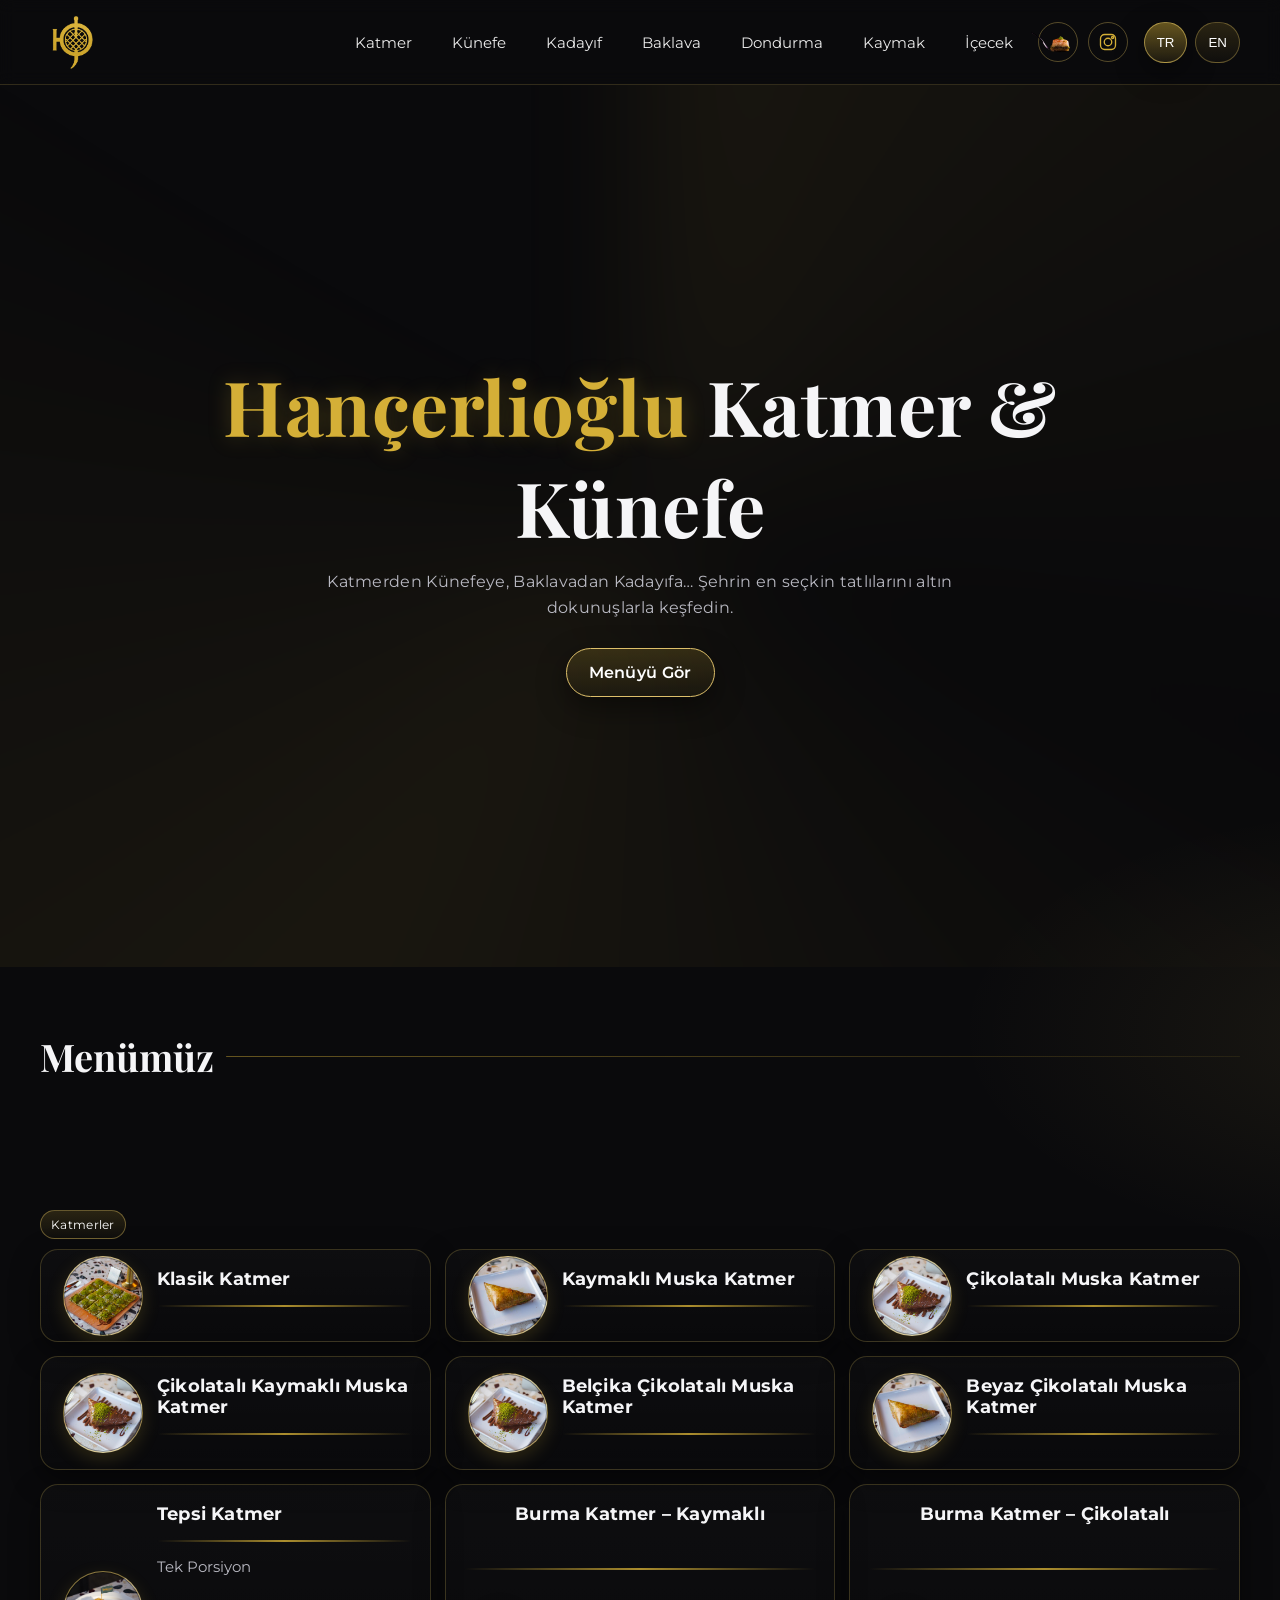
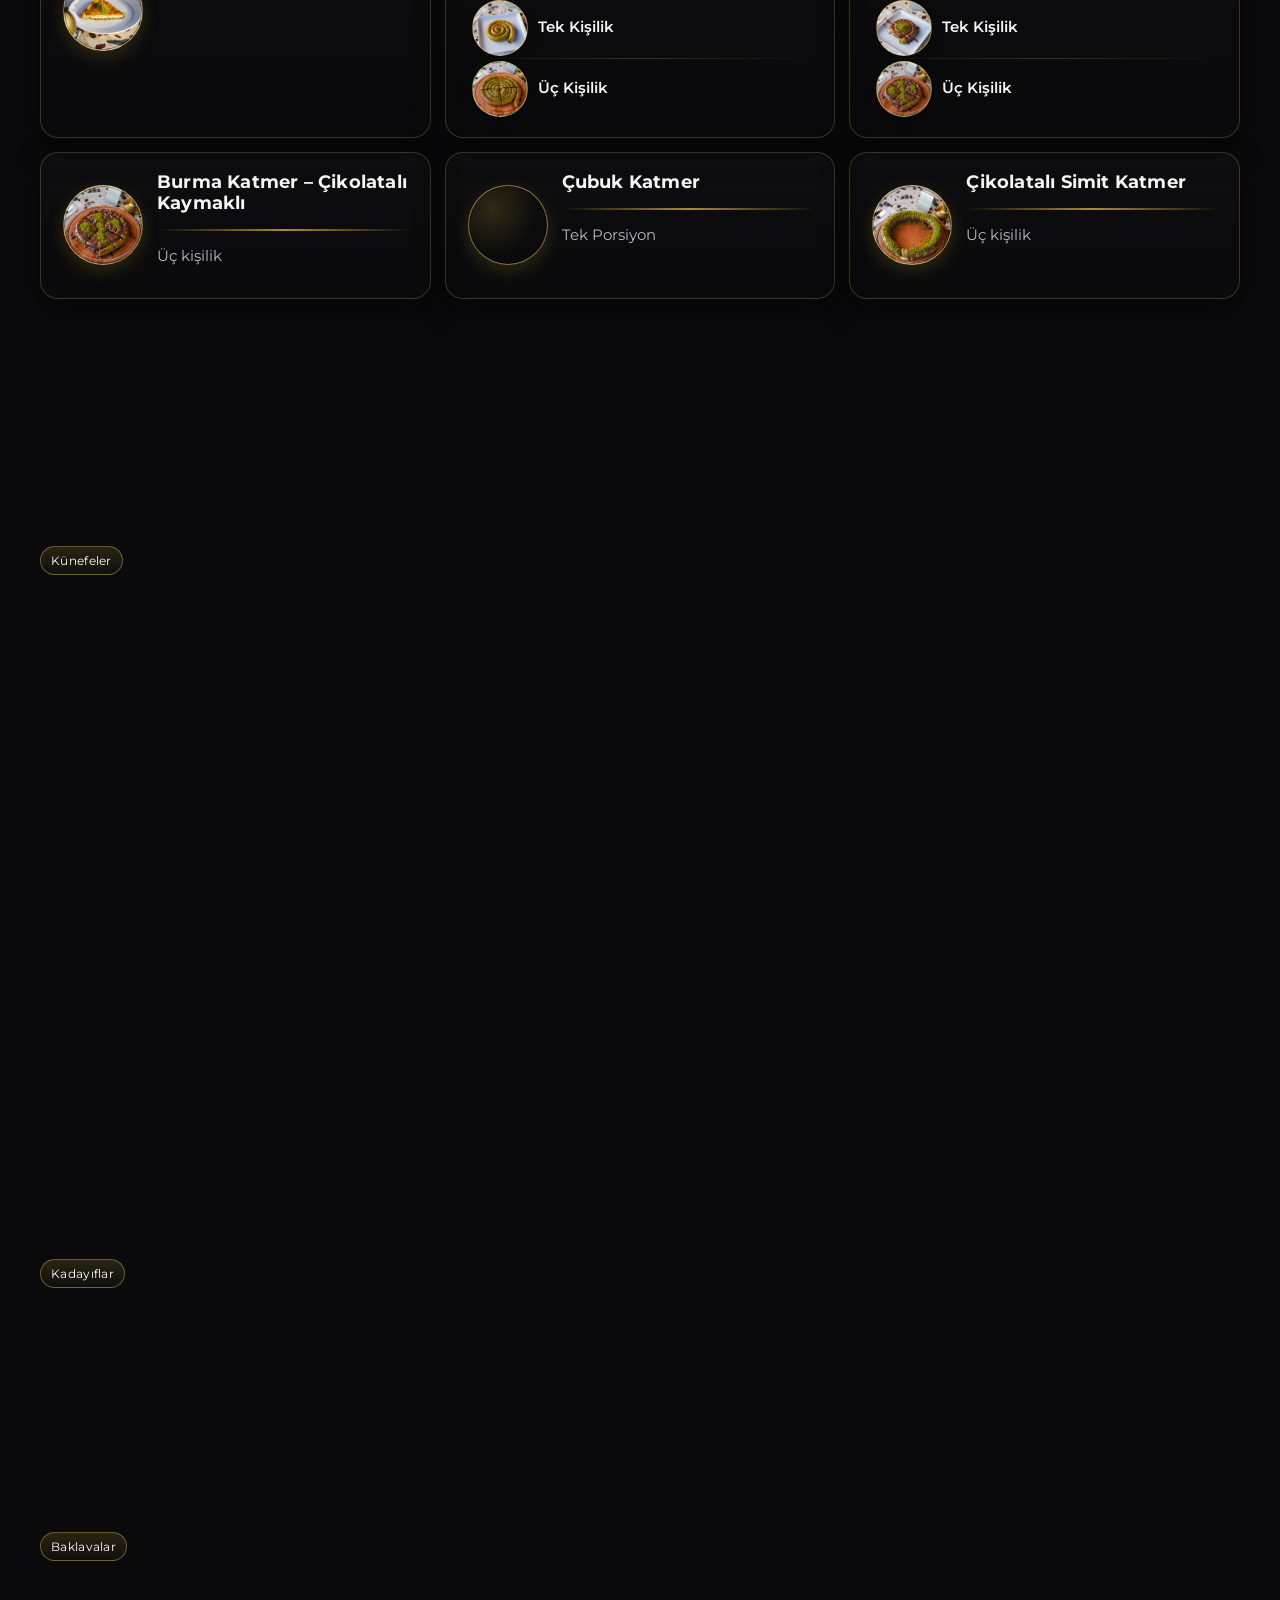
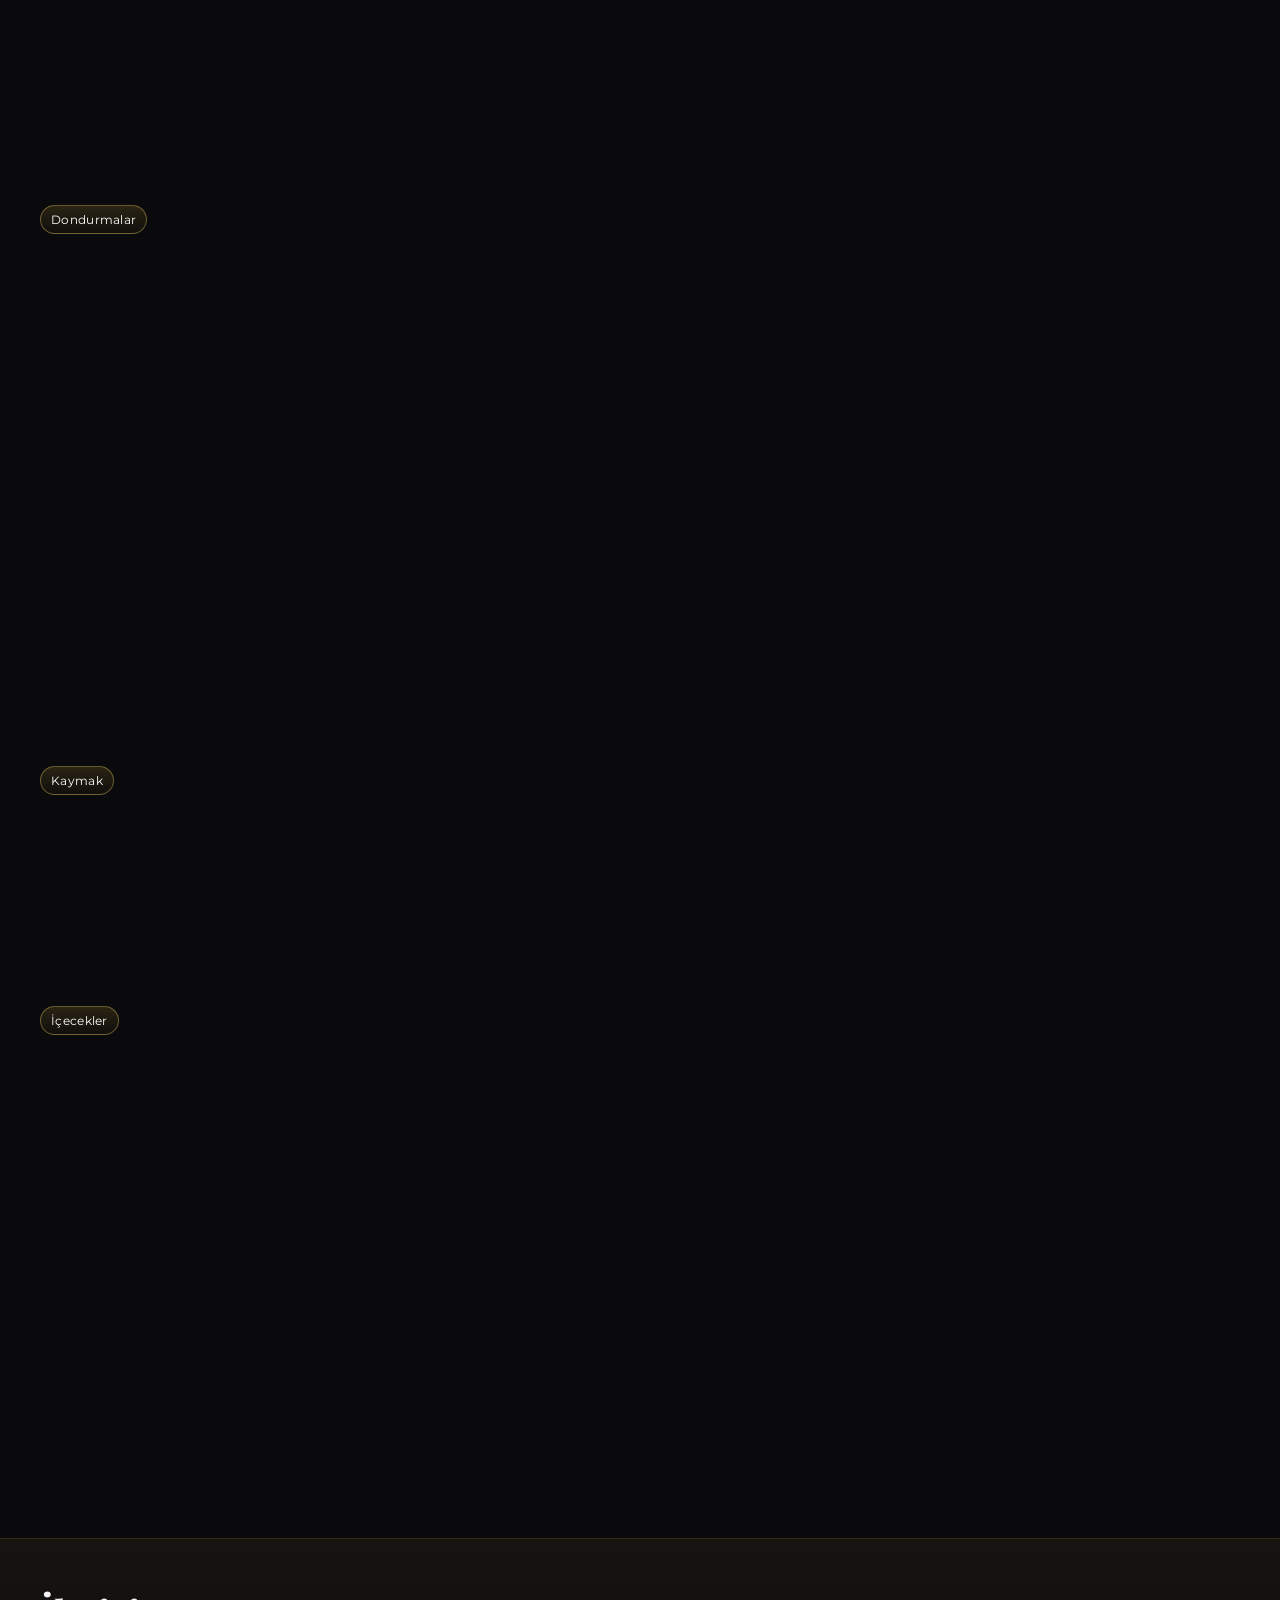
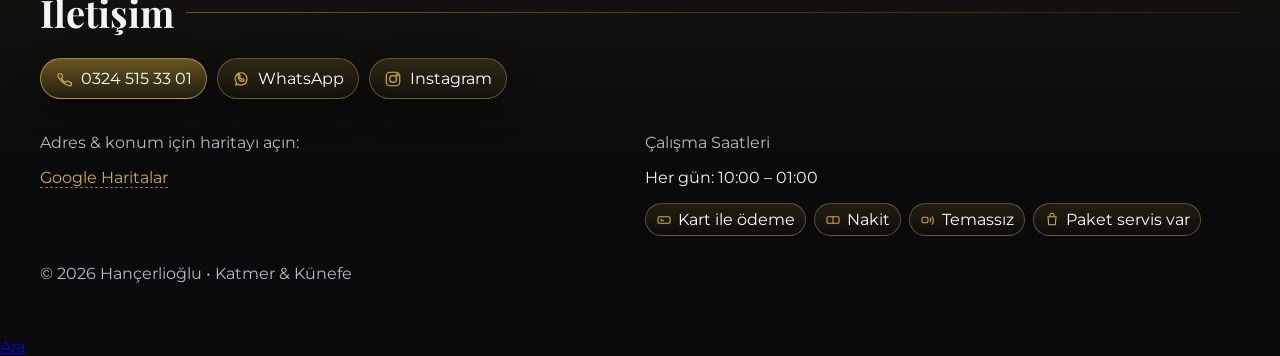
==== index.html @ 7c378c7b "Add files via upload" ====
<!doctype html>
<html lang="tr">

<head>
  <meta charset="utf-8" />
  <meta name="viewport" content="width=device-width, initial-scale=1, viewport-fit=cover" />
  <title>Hançerlioglu Katmer Künefe – Menü</title>
  <meta name="description" content="Hançerlioglu Katmer Künefe: Katmer, Künefe, Kadayıf, Dondurma ve İçecekler.">
  <link rel="preconnect" href="https://fonts.googleapis.com">
  <link rel="preconnect" href="https://fonts.gstatic.com" crossorigin>
  <link
    href="https://fonts.googleapis.com/css2?family=Montserrat:wght@300;400;600;800&family=Playfair+Display:wght@600;700&display=swap"
    rel="stylesheet">
  <style>
    :root {
      --gold: #d4af37;
      --gold-soft: #e5c661;
      --gold-weak: #c8a94b;
      --black: #0a0a0c;
      --card: #121216;
      --muted: #b9b9c2;
      --radius: 18px;
      --shadow: 0 10px 30px rgba(0, 0, 0, .45);
    }

    html {
      scroll-behavior: smooth
    }

    body {
      margin: 0;
      background:
        radial-gradient(1200px 600px at 20% -10%, rgba(212, 175, 55, .12), transparent 50%),
        radial-gradient(1000px 500px at 110% 20%, rgba(229, 198, 97, .08), transparent 45%),
        var(--black);
      color: #f5f5f7;
      font-family: Montserrat, system-ui, -apple-system, Segoe UI, Roboto, Arial, sans-serif;
    }

    /* NAV */
    header.nav {
      position: sticky;
      top: 0;
      z-index: 20;
      backdrop-filter: blur(8px);
      background: color-mix(in oklab, #000 85%, var(--gold) 15% / 24%);
      border-bottom: 1px solid rgba(229, 198, 97, .18);
    }

    .nav-wrap {
      display: flex;
      align-items: center;
      gap: 18px;
      padding: 10px 18px;
      max-width: 1200px;
      margin: auto;
    }

    .logo {
      font-weight: 800;
      letter-spacing: .7px;
      color: var(--gold);
      text-decoration: none;
    }

    .logo img {
      height: clamp(36px, 5vw, 64px);
      width: auto;
      display: block
    }

    .nav-links {
      margin-left: auto;
      display: flex;
      gap: 10px;
      flex-wrap: wrap
    }

    .nav-links a {
      color: #eaeaea;
      text-decoration: none;
      padding: 10px 14px;
      border-radius: 999px;
      font-size: .95rem;
      border: 1px solid transparent;
    }

    .nav-links a:hover {
      border-color: rgba(212, 175, 55, .35);
      color: #fff
    }

    .nav-links .icon {
      display: grid;
      place-items: center;
      width: 38px;
      height: 38px;
      padding: 0;
      border-radius: 999px;
      border: 1px solid rgba(229, 198, 97, .35)
    }

    /* Sadece harita ikonundaki PNG'yi büyüt (daire aynı boyda) */
    .nav-links .icon.map img {
      width: 20px;
      height: 20px;
      transform: scale(3.3);
    }

    .nav-links .icon svg {
      width: 20px;
      height: 20px;
      fill: none;
      stroke: var(--gold);
      stroke-width: 1.6
    }

    .nav-links .icon:hover {
      background: linear-gradient(180deg, rgba(212, 175, 55, .16), rgba(212, 175, 55, .03));
      box-shadow: 0 6px 18px rgba(212, 175, 55, .18)
    }

    /* HERO */
    .hero {
      position: relative;
      min-height: 86svh;
      display: grid;
      place-items: center;
      overflow: hidden;
    }

    .hero::before {
      content: "";
      position: absolute;
      inset: -40%;
      background: conic-gradient(from 0deg, rgba(212, 175, 55, .08), transparent 30%, rgba(212, 175, 55, .08) 60%, transparent 85%);
      filter: blur(60px);
      animation: swirl 18s linear infinite;
      pointer-events: none;
      /* tıklama sorununu önler */
    }

    @keyframes swirl {
      to {
        transform: rotate(360deg)
      }
    }

    .hero-inner {
      text-align: center;
      max-width: 1000px;
      padding: 24px;
      z-index: 2;
    }

    .brand {
      font-family: "Playfair Display", serif;
      font-weight: 700;
      font-size: clamp(40px, 7vw, 76px);
      letter-spacing: .5px;
      margin: 0 0 12px;
    }

    .brand em {
      color: var(--gold);
      font-style: normal;
      text-shadow: 0 0 22px rgba(212, 175, 55, .25)
    }

    .tag {
      color: var(--muted);
      font-weight: 400;
      letter-spacing: .3px;
      margin: 0 auto 28px;
      max-width: 720px;
      line-height: 1.6;
    }

    .cta {
      display: inline-grid;
      place-items: center;
      padding: 14px 22px;
      border-radius: 999px;
      border: 1px solid color-mix(in oklab, var(--gold) 80%, #fff 20%);
      background: linear-gradient(180deg, rgba(212, 175, 55, .18), rgba(212, 175, 55, .04));
      color: #fff;
      text-decoration: none;
      font-weight: 600;
      letter-spacing: .3px;
      box-shadow: var(--shadow);
      position: relative;
      overflow: hidden;
    }

    .cta::after {
      content: "";
      position: absolute;
      inset: 0;
      background: linear-gradient(120deg, transparent, rgba(255, 255, 255, .25), transparent);
      transform: translateX(-120%);
      filter: blur(6px)
    }

    .cta:hover::after {
      animation: shine 1s ease
    }

    @keyframes shine {
      to {
        transform: translateX(120%)
      }
    }

    /* LAYOUT */
    section {
      padding: 54px 18px
        /* Navbar'ın arkasında kalmasını engeller */
    }

    .container {
      max-width: 1200px;
      margin: auto
    }

    .section-title {
      display: flex;
      align-items: center;
      gap: 12px;
      margin: 10px 0 20px
    }

    .section-title h2 {
      font-family: "Playfair Display", serif;
      font-weight: 700;
      font-size: clamp(26px, 3.6vw, 38px);
      margin: 0
    }

    .divider {
      height: 1px;
      flex: 1;
      background: linear-gradient(90deg, rgba(212, 175, 55, .45), rgba(212, 175, 55, .1));
      border-radius: 999px
    }

    /* CARDS */
    .grid {
      display: grid;
      gap: 14px;
      grid-template-columns: repeat(1, minmax(0, 1fr))
    }

    @media(min-width:640px) {
      .grid {
        grid-template-columns: repeat(2, minmax(0, 1fr))
      }
    }

    @media(min-width:960px) {
      .grid {
        grid-template-columns: repeat(3, minmax(0, 1fr))
      }
    }

    .card {
      background: linear-gradient(180deg, rgba(255, 255, 255, .02), rgba(255, 255, 255, .00));
      border: 1px solid rgba(229, 198, 97, .22);
      border-radius: var(--radius);
      padding: 18px 18px 18px 116px;
      box-shadow: var(--shadow);
      position: relative;
      overflow: hidden;
      isolation: isolate;
      transform: translateY(14px);
      opacity: 0;
      cursor: zoom-in;
      /* tıklanabilir his */
    }

    .card::before {
      content: "";
      position: absolute;
      inset: -2px;
      border-radius: calc(var(--radius) + 2px);
      padding: 1px;
      background: linear-gradient(120deg, rgba(212, 175, 55, .55), rgba(212, 175, 55, .10), rgba(212, 175, 55, .55));
      -webkit-mask: linear-gradient(#000 0 0) content-box, linear-gradient(#000 0 0);
      -webkit-mask-composite: xor;
      mask-composite: exclude;
      opacity: .28;
    }

    .card::after {
      content: "";
      position: absolute;
      left: 22px;
      top: 50%;
      transform: translateY(-50%);
      width: 78px;
      height: 78px;
      border-radius: 50%;
      background: var(--card-img) center/cover no-repeat, radial-gradient(circle at 30% 30%, rgba(212, 175, 55, .18), transparent 60%);
      border: 1px solid rgba(229, 198, 97, .55);
      box-shadow: 0 6px 18px rgba(212, 175, 55, .18), inset 0 0 0 1px rgba(0, 0, 0, .35);
    }

    .card:hover::after {
      transform: translateY(-50%) scale(1.04)
    }

    @media(max-width:480px) {
      .card {
        padding-left: 96px
      }

      .card::after {
        width: 60px;
        height: 60px;
        left: 16px
      }
    }

    .card:hover {
      box-shadow: 0 12px 38px rgba(212, 175, 55, .16)
    }

    .card h3 {
      margin: 0 0 8px;
      font-size: 1.1rem;
      font-weight: 700;
      letter-spacing: .2px
    }

    .price {
      color: var(--gold-soft);
      font-weight: 700;
      letter-spacing: .3px
    }

    .note {
      color: var(--muted);
      font-size: .92rem
    }

    .badge {
      display: inline-block;
      font-size: .78rem;
      letter-spacing: .3px;
      padding: 6px 10px;
      border-radius: 999px;
      border: 1px solid rgba(229, 198, 97, .4);
      color: #fff;
      background: linear-gradient(180deg, rgba(212, 175, 55, .16), rgba(212, 175, 55, .03));
      margin-bottom: 10px
    }

    .reveal {
      animation: rise .8s cubic-bezier(.22, .8, .22, 1) forwards
    }

    @keyframes rise {
      to {
        transform: translateY(0);
        opacity: 1
      }
    }

    .spark {
      height: 2px;
      background: linear-gradient(90deg, transparent, rgba(212, 175, 55, .8), transparent);
      filter: blur(.4px);
      margin: 16px 0
    }

    /* FOOTER */
    footer {
      padding: 38px 18px;
      border-top: 1px solid rgba(229, 198, 97, .18);
      background: linear-gradient(180deg, rgba(229, 198, 97, .06), transparent 60%)
    }

    .muted {
      color: var(--muted)
    }

    .map {
      color: var(--gold);
      text-decoration: none;
      border-bottom: 1px dashed rgba(229, 198, 97, .55)
    }

    .map:hover {
      filter: brightness(1.1)
    }

    /* ZOOM OVERLAY */
    .zoom {
      position: fixed;
      inset: 0;
      display: grid;
      place-items: center;
      opacity: 0;
      pointer-events: none;
      z-index: -1;
      transition: opacity .2s ease
    }

    .zoom.open {
      opacity: 1;
      pointer-events: auto;
      z-index: 9999
    }

    .zoom-backdrop {
      position: absolute;
      inset: 0;
      background: rgba(0, 0, 0, .82);
      backdrop-filter: blur(2px)
    }

    .zoom-img {
      position: relative;
      max-width: 92vw;
      max-height: 90vh;
      border-radius: 22px;
      border: 1px solid rgba(229, 198, 97, .55);
      box-shadow: 0 30px 80px rgba(0, 0, 0, .55), inset 0 0 0 1px rgba(0, 0, 0, .35);
      animation: pop .18s cubic-bezier(.22, .8, .22, 1);
    }

    @keyframes pop {
      from {
        transform: scale(.94);
        opacity: .6
      }

      to {
        transform: scale(1);
        opacity: 1
      }
    }

    /* Footer iletişim + rozetler */
    .contact {
      display: flex;
      gap: 10px;
      flex-wrap: wrap;
      margin: 10px 0 18px
    }

    .btn {
      display: inline-grid;
      grid-auto-flow: column;
      align-items: center;
      gap: 8px;
      padding: 10px 14px;
      border-radius: 999px;
      text-decoration: none;
      color: #fff;
      border: 1px solid rgba(229, 198, 97, .35);
      background: linear-gradient(180deg, rgba(212, 175, 55, .16), rgba(212, 175, 55, .03));
      box-shadow: var(--shadow)
    }

    .btn.solid {
      background: linear-gradient(180deg, rgba(212, 175, 55, .45), rgba(212, 175, 55, .10));
      border-color: rgba(229, 198, 97, .6)
    }

    .btn:hover {
      box-shadow: 0 12px 38px rgba(212, 175, 55, .16)
    }

    .btn svg {
      width: 18px;
      height: 18px;
      fill: none;
      stroke: var(--gold);
      stroke-width: 1.6
    }

    .info-grid {
      display: grid;
      gap: 10px;
      margin: 8px 0 14px
    }

    @media(min-width:640px) {
      .info-grid {
        grid-template-columns: 1fr 1fr
      }
    }

    .badges {
      display: flex;
      gap: 8px;
      flex-wrap: wrap;
      margin: 6px 0 12px
    }

    .chip {
      display: inline-grid;
      grid-auto-flow: column;
      align-items: center;
      gap: 6px;
      padding: 6px 10px;
      border-radius: 999px;
      color: #fff;
      border: 1px solid rgba(229, 198, 97, .35);
      background: linear-gradient(180deg, rgba(212, 175, 55, .12), rgba(212, 175, 55, .02))
    }

    .chip svg {
      width: 16px;
      height: 16px;
      fill: none;
      stroke: var(--gold);
      stroke-width: 1.6
    }

    /* (Opsiyonel) Mobil sabit ara butonu */
    @media(max-width:640px) {
      .fab-call {
        position: fixed;
        right: 16px;
        bottom: 16px;
        padding: 12px 18px;
        border-radius: 999px;
        background: linear-gradient(180deg, rgba(212, 175, 55, .45), rgba(212, 175, 55, .10));
        border: 1px solid rgba(229, 198, 97, .6);
        color: #fff;
        text-decoration: none;
        box-shadow: var(--shadow)
      }
    }

    .lang-switch {
      display: flex;
      gap: 8px;
      margin-left: 6px
    }

    .lang-btn {
      background: linear-gradient(180deg, rgba(212, 175, 55, .16), rgba(212, 175, 55, .03));
      border: 1px solid rgba(229, 198, 97, .35);
      border-radius: 999px;
      color: #fff;
      padding: 8px 12px;
      cursor: pointer
    }

    .lang-btn.active {
      background: linear-gradient(180deg, rgba(212, 175, 55, .45), rgba(212, 175, 55, .10));
      border-color: rgba(229, 198, 97, .6);
      box-shadow: var(--shadow)
    }

    /* Zoom içeriği – görsel + metin */
    .zoom-content {
      position: relative;
      max-width: 1100px;
      width: min(92vw, 1100px);
      max-height: 90vh;
      display: grid;
      grid-template-columns: 1.2fr .9fr;
      gap: 18px;
      padding: 16px;
      border-radius: 22px;
      border: 1px solid rgba(229, 198, 97, .55);
      background: rgba(8, 8, 10, .6);
      box-shadow: 0 30px 80px rgba(0, 0, 0, .55), inset 0 0 0 1px rgba(0, 0, 0, .35);
      animation: pop .18s cubic-bezier(.22, .8, .22, 1);
      backdrop-filter: blur(6px);
    }

    .zoom-content .zoom-img {
      width: 100%;
      height: auto;
      border-radius: 16px;
      border: 1px solid rgba(229, 198, 97, .4);
    }

    .zoom-panel {
      overflow: auto;
      padding-right: 6px;
    }

    .zoom-title {
      margin: 0 0 8px;
      font-size: clamp(1.1rem, 2vw, 1.4rem);
      color: #fff;
    }

    .zoom-desc {
      margin: 0 0 12px;
      color: var(--muted);
      line-height: 1.6;
    }

    .zoom-tags {
      display: flex;
      gap: 8px;
      flex-wrap: wrap;
    }

    .zoom-tags .chip {
      margin: 0
    }

    /* Daha görünür ve büyük X butonu */
    .zoom-close {
      position: absolute;
      top: max(10px, env(safe-area-inset-top));
      right: 10px;
      z-index: 2;
      /* içeriğin üstünde */
      font-size: 18px;
      /* X boyutu */
      line-height: 1;
      min-width: 44px;
      /* rahat dokunma alanı (WCAG) */
      min-height: 44px;
      padding: 10px 14px;
      border-radius: 12px;
      border: 1px solid rgba(229, 198, 97, .55);
      color: #fff;
      cursor: pointer;
      background:
        linear-gradient(180deg, rgba(12, 12, 15, .92), rgba(12, 12, 15, .66));
      /* koyu arka plan */
      box-shadow:
        0 10px 24px rgba(0, 0, 0, .45),
        inset 0 0 0 1px rgba(0, 0, 0, .35);
      backdrop-filter: blur(4px);
    }

    .zoom-close:hover {
      filter: brightness(1.08);
      border-color: rgba(229, 198, 97, .75);
    }

    .zoom-close:focus-visible {
      outline: 2px solid color-mix(in oklab, var(--gold) 80%, #fff 20%);
      outline-offset: 2px;
    }

    @media (max-width: 860px) {
      .zoom-close {
        font-size: 20px;
        /* mobilde biraz daha büyük */
        right: 8px;
      }

      /* Mobil düzen – senin mevcut ayarlarınla uyumlu, dokunmayabilirsin.
     Sadece referans için aynı blok bırakıldı. */
      .zoom-content {
        display: flex;
        flex-direction: column;
        max-height: 92svh;
        height: min(92svh, 100dvh);
        overflow: hidden;
      }

      .zoom-content .zoom-img {
        max-height: 44svh;
        width: 100%;
        object-fit: cover;
      }

      .zoom-panel {
        flex: 1;
        overflow: auto;
        padding-right: 6px;
        padding-bottom: max(8px, env(safe-area-inset-bottom));
        -webkit-overflow-scrolling: touch;
      }
    }

    /* --- ÇOKLU SEÇENEK (DAİRESEL RESİMLİ) --- */

    /* 1. Kapsayıcı Kart Ayarları */
    .card.multi-choice-wrapper {
      /* Ana kartın solundaki boşluğu ve resmi kaldırıyoruz */
      padding: 18px !important;
      display: flex;
      flex-direction: column;
      gap: 12px;
    }

    .card.multi-choice-wrapper::after {
      display: none !important;
      /* Ana kartın büyük resmini gizle */
    }

    /* Sadece .multi-choice-wrapper içindeki h3 etiketini hedefliyoruz */
    .card.multi-choice-wrapper h3 {
      text-align: center;
      /* Başlığı tam ortaya getirir */
      padding-bottom: 8px;
      /* Altındaki çizgi için boşluk */
      /* Altına çizgi ekler */
    }



    /* 3. Mini Kart Yapısı (Satır) */
    .mini-card {
      position: relative;
      padding-left: 74px;
      /* Yuvarlak resim için soldan boşluk */
      min-height: 60px;
      /* Resim boyu kadar yükseklik */
      display: flex;
      align-items: center;
      cursor: pointer;
      transition: transform 0.2s ease;
      border-radius: 12px;
      padding-right: 10px;
    }

    .mini-card:hover {
      background: rgba(255, 255, 255, 0.03);
      /* Hover olunca hafif aydınlatma */
    }

    /* 4. Mini Yuvarlak Resim (Soldaki Daire) */
    .mini-card::before {
      content: "";
      position: absolute;
      left: 8px;
      top: 50%;
      transform: translateY(-50%);
      width: 54px;
      /* Daire genişliği */
      height: 54px;
      /* Daire yüksekliği */
      border-radius: 50%;

      /* HTML'deki style="--mini-img:..."'den resmi alır */
      background: var(--mini-img) center/cover no-repeat;

      border: 1px solid rgba(229, 198, 97, .55);
      box-shadow: 0 4px 12px rgba(0, 0, 0, 0.3);
    }

    /* 5. Yazı ve Fiyat Alanı */
    .mini-content h4 {
      margin: 0 0 4px;
      font-size: 0.95rem;
      color: #f5f5f7;
      font-weight: 600;
    }

    .mini-content .price {
      font-size: 0.95rem;
      /* Senin ana price rengini miras alır ama garanti olsun */
      color: var(--gold-soft);
    }

    /* İki seçenek arasındaki ince çizgi */
    .mini-divider {
      height: 1px;
      background: linear-gradient(90deg, transparent, rgba(229, 198, 97, .2), transparent);
      width: 100%;
    }
  </style>
</head>

<body>
  <header class="nav">
    <div class="nav-wrap">
      <a class="logo" href="#top"><img src="images/logo1.jpeg" alt="Hançerlioğlu Katmer & Künefe"></a>
      <nav class="nav-links">
        <a href="#katmer">Katmer</a>
        <a href="#kunefe">Künefe</a>
        <a href="#kadayif">Kadayıf</a>
        <a href="#baklava">Baklava</a>
        <a href="#dondurma">Dondurma</a>
        <a href="#kaymak">Kaymak</a>
        <a href="#icecek">İçecek</a>

        <!-- Google Maps ikonu -->
        <a class="icon map"
          href="https://www.google.com/maps/place//data=!4m2!3m1!1s0x14d8631979be5fed:0xfa3dca151f59f62?sa=X&ved=1t:8290&ictx=111"
          target="_blank" rel="noopener" aria-label="Google Haritalar">
          <img src="images/baklava.png" alt="">
        </a>

        <a class="icon ig" href="https://www.instagram.com/hancerlioglu_/" target="_blank" rel="noopener"
          aria-label="Instagram">
          <svg viewBox="0 0 24 24" aria-hidden="true">
            <rect x="3" y="3" width="18" height="18" rx="5"></rect>
            <circle cx="12" cy="12" r="4.5"></circle>
            <circle cx="17.5" cy="6.5" r="1.3"></circle>
          </svg>
        </a>
        <div class="lang-switch" role="group" aria-label="Language switch">
          <button class="lang-btn active" data-lang="tr" aria-pressed="true">TR</button>
          <button class="lang-btn" data-lang="en" aria-pressed="false">EN</button>
        </div>

      </nav>
    </div>
  </header>

  <section class="hero" id="top">
    <div class="hero-inner">
      <h1 class="brand"><em>Hançerlioğlu</em> Katmer & Künefe</h1>
      <p class="tag">Katmerden Künefeye, Baklavadan Kadayıfa… Şehrin en seçkin tatlılarını altın
        dokunuşlarla keşfedin.</p>
      <a class="cta" href="#menu">Menüyü Gör</a>
    </div>
  </section>

  <section id="menu" class="container">
    <div class="section-title">
      <h2>Menümüz</h2>
      <div class="divider"></div>
    </div>
  </section>

  <!-- KATMER -->
  <section id="katmer" class="container">
    <span class="badge">Katmerler</span>
    <div class="grid">
      <article class="card" data-key="klasik-katmer" style="--card-img:url('images/klasikatmer.jpeg')">
        <h3>Klasik Katmer</h3>
        <div class="spark"></div>
        <div class="price"></div>
        <p class="note"></p>
      </article>

      <article class="card" data-key="muska-kaymakli" style="--card-img:url('images/muska.jpeg')">
        <h3>Kaymaklı Muska Katmer</h3>
        <div class="spark"></div>
        <div class="price"></div>
      </article>

      <article class="card" data-key="muska-cikolatali" style="--card-img:url('images/muskac.jpeg')">
        <h3>Çikolatalı Muska Katmer</h3>
        <div class="spark"></div>
        <div class="price"></div>
      </article>

      <article class="card" data-key="muska-cikolatali-kaymakli" style="--card-img:url('images/muskac.jpeg')">
        <h3>Çikolatalı Kaymaklı Muska Katmer</h3>
        <div class="spark"></div>
        <div class="price"></div>
      </article>

      <article class="card" data-key="belcika-muska-cikolatali" style="--card-img:url('images/muskac.jpeg')">
        <h3>Belçika Çikolatalı Muska Katmer</h3>
        <div class="spark"></div>
        <div class="price"></div>
      </article>

      <article class="card" data-key="beyaz-cikolatali-muska" style="--card-img:url('images/muska.jpeg')">
        <h3>Beyaz Çikolatalı Muska Katmer</h3>
        <div class="spark"></div>
        <div class="price"></div>
      </article>

      <article class="card" data-key="tepsi-katmer" style="--card-img:url('images/tepsi.jpeg')">
        <h3>Tepsi Katmer</h3>
        <div class="spark"></div>
        <div class="price"></div>
        <p class="note">Tek Porsiyon</p>
      </article>

      <article class="card multi-choice-wrapper">

        <h3>Burma Katmer – Kaymaklı</h3>
        <div class="spark"></div>

        <div class="choices-container">

          <div class="mini-card" data-key="burma-kaymakli-tek" style="--mini-img:url('images/burma1.jpeg')">
            <div class="mini-content">
              <h4>Tek Kişilik</h4>
              <div class="price"></div>
            </div>
          </div>

          <div class="mini-divider"></div>

          <div class="mini-card" data-key="burma-kaymakli-uc" style="--mini-img:url('images/burma3.jpeg')">
            <div class="mini-content">
              <h4>Üç Kişilik</h4>
              <div class="price"></div>
            </div>
          </div>

        </div>
      </article>
      <article class="card multi-choice-wrapper">

        <h3>Burma Katmer – Çikolatalı</h3>
        <div class="spark"></div>

        <div class="choices-container">

          <div class="mini-card" data-key="burma-cikolatali-tek" style="--mini-img:url('images/burmac.jpeg')">
            <div class="mini-content">
              <h4>Tek Kişilik</h4>
              <div class="price"></div>
            </div>
          </div>

          <div class="mini-divider"></div>

          <div class="mini-card" data-key="burma-cikolatali-uc" style="--mini-img:url('images/burmac3.jpeg')">
            <div class="mini-content">
              <h4>Üç Kişilik</h4>
              <div class="price"></div>
            </div>
          </div>

        </div>
      </article>
      <article class="card" data-key="burma-cikolatali-kaymakli" style="--card-img:url('images/burmac3.jpeg')">
        <h3>Burma Katmer – Çikolatalı Kaymaklı</h3>
        <div class="spark"></div>
        <div class="price"></div>
        <p class="note">Üç kişilik</p>
      </article>

      <article class="card" data-key="cubuk-katmer" style="--card-img:url('images/placeholder.webp')">
        <h3>Çubuk Katmer</h3>
        <div class="spark"></div>
        <div class="price"></div>
        <p class="note">Tek Porsiyon</p>
      </article>

      <article class="card" data-key="simit-cikolatali" style="--card-img:url('images/simit2.jpeg')">
        <h3>Çikolatalı Simit Katmer</h3>
        <div class="spark"></div>
        <div class="price"></div>
        <p class="note">Üç kişilik</p>
      </article>

      <article class="card" data-key="simit-kaymakli" style="--card-img:url('images/simit.jpeg')">
        <h3>Kaymaklı Simit Katmer</h3>
        <div class="spark"></div>
        <div class="price"></div>
        <p class="note">Üç kişilik</p>
      </article>
    </div>
  </section>


  <!-- KÜNEFE -->
  <section id="kunefe" class="container">
    <span class="badge">Künefeler</span>
    <div class="grid">
      <article class="card" data-key="klasik-kunefe-tek" style="--card-img:url('images/klasik.jpeg')">
        <h3>Klasik Künefe</h3>
        <div class="spark"></div>
        <div class="price"></div>
        <p class="note">Tek kişilik</p>
      </article>

      <article class="card" data-key="hasir-kunefe-tek" style="--card-img:url('images/hasır.jpeg')">
        <h3>Hasır Künefe</h3>
        <div class="spark"></div>
        <div class="price"></div>
        <p class="note">Tek kişilik</p>
      </article>

      <article class="card" data-key="klasik-kunefe-24" style="--card-img:url('images/klasik2.jpeg')">
        <h3>Klasik Künefe</h3>
        <div class="spark"></div>
        <div class="price"></div>
        <p class="note">İki / Dört kişilik</p>
      </article>

      <article class="card" data-key="hasir-kunefe-24" style="--card-img:url('images/hasır.jpeg')">
        <h3>Hasır Künefe</h3>
        <div class="spark"></div>
        <div class="price"></div>
        <p class="note">İki / Dört kişilik</p>
      </article>

      <article class="card" data-key="pasa-kunefe-24" style="--card-img:url('images/pasa.jpeg')">
        <h3>Paşa Künefe</h3>
        <div class="spark"></div>
        <div class="price"></div>
        <p class="note">İki / Dört kişilik</p>
      </article>

      <article class="card" data-key="billuriye-24" style="--card-img:url('images/billuriye.jpeg')">
        <h3>Billuriye</h3>
        <div class="spark"></div>
        <div class="price"></div>
        <p class="note">İki / Dört kişilik</p>
      </article>

      <article class="card" data-key="billurzade-24" style="--card-img:url('images/billurzade.jpeg')">
        <h3>Billurzade</h3>
        <div class="spark"></div>
        <div class="price"></div>
        <p class="note">İki / Dört kişilik</p>
      </article>

      <article class="card" data-key="fistikzade-kunefe-24" style="--card-img:url('images/fistikzade.jpeg')">
        <h3>Fıstıkzade Künefe</h3>
        <div class="spark"></div>
        <div class="price"></div>
        <p class="note">İki / Dört kişilik</p>
      </article>

      <article class="card" data-key="yarim-fistikzade-hasir-24" style="--card-img:url('images/hasirfistik.jpeg')">
        <h3>Yarım Fıstıkzade & Yarım Hasır</h3>
        <div class="spark"></div>
        <div class="price"></div>
        <p class="note">İki / Dört kişilik</p>
      </article>

      <article class="card" data-key="burger-kunefe-2kisi" style="--card-img:url('images/placeholder.webp')">
        <h3>Burger Künefe</h3>
        <div class="spark"></div>
        <div class="price"></div>
        <p class="note">İki kişilik</p>
      </article>
    </div>
  </section>

  <!-- KADAYIF -->
  <section id="kadayif" class="container">
    <span class="badge">Kadayıflar</span>
    <div class="grid">
      <article class="card" data-key="fistikli-tel-kadayif-klasik" style="--card-img:url('images/kadaif.jpeg')">
        <h3>Fıstıklı Tel Kadayıf – Klasik</h3>
        <div class="spark"></div>
        <div class="price"></div>
        <p class="note">Porsiyon</p>
      </article>

      <article class="card" data-key="billuriye-kadayif" style="--card-img:url('images/placeholder.webp')">
        <h3>Billuriye Kadayıf</h3>
        <div class="spark"></div>
        <div class="price"></div>
        <p class="note">Porsiyon</p>
      </article>
      <article class="card" data-key="fistikzade-kadayif" style="--card-img:url('images/placeholder.webp')">
        <h3>Fıstıkzade Kadayıf</h3>
        <div class="spark"></div>
        <div class="price"></div>
        <p class="note">Porsiyon</p>
      </article>
    </div>
  </section>
  <!-- BAKLAVA -->
  <section id="baklava" class="container">
    <span class="badge">Baklavalar</span>
    <div class="grid">
      <article class="card" data-key="fistikli-baklava" style="--card-img:url('images/baklavaki.jpeg')">
        <h3>Fıstıklı Baklava</h3>
        <div class="spark"></div>
        <div class="price"></div>
        <p class="note">Porsiyon</p>
      </article>
      <article class="card" data-key="fistikli-ozel-baklava" style="--card-img:url('images/baklava.jpeg')">
        <h3>Fıstıklı Özel Baklava</h3>
        <div class="spark"></div>
        <div class="price"></div>
        <p class="note">Porsiyon</p>
      </article>
      <article class="card" data-key="soguk-baklava" style="--card-img:url('images/placeholder.webp')">
        <h3>Soğuk Baklava</h3>
        <div class="spark"></div>
        <div class="price"></div>
        <p class="note">Porsiyon</p>
      </article>
    </div>
  </section>
  <!-- Kerebiç -->



  <!-- DONDURMA -->
  <section id="dondurma" class="container">
    <span class="badge">Dondurmalar</span>
    <div class="grid">
      <article class="card" data-key="sade-dilim-dondurma" style="--card-img:url('images/dondurma.png')">
        <h3>Sade Dilim Dondurma</h3>
        <div class="spark"></div>
        <div class="price"></div>
      </article>
      <article class="card" data-key="fistikli-dilim-dondurma" style="--card-img:url('images/fistiklidondurma.png')">
        <h3>Fıstık Ezmeli Dilim Dondurma</h3>
        <div class="spark"></div>
        <div class="price"></div>
      </article>

      <article class="card" data-key="sade-baton-500gr" style="--card-img:url('images/dondurma.png')">
        <h3>Sade Baton Dondurma (500gr)</h3>
        <div class="spark"></div>
        <div class="price"></div>
        <p class="note">Masaya servisimiz yoktur.</p>
      </article>

      <article class="card" data-key="sade-cilekli-baton" style="--card-img:url('images/dondurma.png')">
        <h3>Sade–Çilekli Baton Dondurma</h3>
        <div class="spark"></div>
        <div class="price"></div>
      </article>

      <article class="card" data-key="sade-cikolatali-baton" style="--card-img:url('images/dondurma.png')">
        <h3>Sade–Çikolatalı Baton Dondurma</h3>
        <div class="spark"></div>
        <div class="price"></div>
      </article>

      <article class="card" data-key="fistikli-baton" style="--card-img:url('images/dondurma.png')">
        <h3>Fıstıklı Baton Dondurma</h3>
        <div class="spark"></div>
        <div class="price"></div>
      </article>

      <article class="card" data-key="kol-dondurma-1kg" style="--card-img:url('images/dondurma.png')">
        <h3>Kol Dondurma (1kg)</h3>
        <div class="spark"></div>
        <div class="price"></div>
        <p class="note">Masaya servisimiz yoktur.</p>
      </article>
    </div>
  </section>

  <section id="kaymak" class="container">
    <span class="badge">Kaymak</span>
    <div class="grid">
      <article class="card" data-key="kaymak" style="--card-img:url('images/Kaymak.png')">
        <h3>Süt Kaymak</h3>
        <div class="spark"></div>
        <div class="price"></div>
      </article>
    </div>
  </section>

  <!-- İÇECEKLER -->
  <section id="icecek" class="container">
    <span class="badge">İçecekler</span>
    <div class="grid">
      <article class="card" data-key="coca-cola" style="--card-img:url('images/cola.png')">
        <h3>Coca-Cola</h3>
        <div class="spark"></div>
        <div class="price"></div>
        <p class="note">Soğuk</p>
      </article>

      <article class="card" data-key="fanta" style="--card-img:url('images/fanta.png')">
        <h3>Fanta</h3>
        <div class="spark"></div>
        <div class="price"></div>
        <p class="note">Soğuk</p>
      </article>

      <article class="card" data-key="sprite" style="--card-img:url('images/sprite.png')">
        <h3>Sprite</h3>
        <div class="spark"></div>
        <div class="price"></div>
        <p class="note">Soğuk</p>
      </article>

      <article class="card" data-key="soda" style="--card-img:url('images/soda.png')">
        <h3>Soda</h3>
        <div class="spark"></div>
        <div class="price"></div>
        <p class="note">Soğuk</p>
      </article>

      <article class="card" data-key="su" style="--card-img:url('images/su.png')">
        <h3>Su</h3>
        <div class="spark"></div>
        <div class="price"></div>
        <p class="note">Soğuk</p>
      </article>

      <article class="card" data-key="turk-kahvesi" style="--card-img:url('images/kahve.png')">
        <h3>Türk Kahvesi</h3>
        <div class="spark"></div>
        <div class="price"></div>
        <p class="note">Sıcak</p>
      </article>

      <article class="card" data-key="cay" style="--card-img:url('images/cay.png')">
        <h3>Çay</h3>
        <div class="spark"></div>
        <div class="price">İkram</div>
        <p class="note">Sıcak</p>
      </article>
    </div>
  </section>

  <footer>
    <div class="container">
      <div class="section-title">
        <h2>İletişim</h2>
        <div class="divider"></div>
      </div>

      <!-- İLETİŞİM BUTONLARI -->
      <div class="contact">
        <a class="btn solid" href="tel:+903245153301" aria-label="Telefonla ara">
          <svg viewBox="0 0 24 24">
            <path
              d="M22 16.9v2.2a2 2 0 0 1-2.2 2c-3.5-.3-6.8-1.9-9.4-4.5S4.3 10.9 4 7.4A2 2 0 0 1 6.2 5h2.2a1 1 0 0 1 1 .8l.7 3a1 1 0 0 1-.3 1l-1.4 1.4a12.8 12.8 0 0 0 5.4 5.4l1.4-1.4a1 1 0 0 1 1-.3l3 .7a1 1 0 0 1 .8 1z" />
          </svg>
          0324 515 33 01
        </a>
        <a class="btn" href="https://wa.me/903245153301" target="_blank" rel="noopener" aria-label="WhatsApp">
          <svg viewBox="0 0 24 24">
            <path d="M20 12a8 8 0 0 1-11.9 7l-3 1 1-2.9A8 8 0 1 1 20 12z" />
            <path
              d="M8.5 9.5c.2 3 2.7 5.5 5.7 5.7.4 0 .7-.2 1-.5l.7-.7c.3-.3.3-.8 0-1.1l-1.2-1.2a.8.8 0 0 0-1.1 0l-.4.4a.8.8 0 0 1-1 0l-1.8-1.8a.8.8 0 0 1 0-1l.4-.4c.3-.3.3-.8 0-1.1L10.1 6c-.3-.3-.8-.3-1.1 0l-.7.7c-.3.3-.5.6-.5 1z" />
          </svg>
          WhatsApp
        </a>
        <a class="btn" href="https://www.instagram.com/hancerlioglukatmer/" target="_blank" rel="noopener"
          aria-label="Instagram">
          <svg viewBox="0 0 24 24">
            <rect x="3" y="3" width="18" height="18" rx="5"></rect>
            <circle cx="12" cy="12" r="4.5"></circle>
            <circle cx="17.5" cy="6.5" r="1.3"></circle>
          </svg>
          Instagram
        </a>
      </div>

      <!-- BİLGİ BLOKLARI -->
      <div class="info-grid">
        <div>
          <p class="muted">Adres & konum için haritayı açın:</p>
          <p><a class="map"
              href="https://maps.google.com/maps?hl=tr&gl=tr&um=1&ie=UTF-8&fb=1&sa=X&ftid=0x14d863d6aa5cb5a1:0xee5a86b6f844a737"
              target="_blank" rel="noopener">Google Haritalar</a></p>
        </div>
        <div>
          <p class="muted">Çalışma Saatleri</p>
          <p>Her gün: 10:00 – 01:00</p>
          <div class="badges">
            <span class="chip">
              <svg viewBox="0 0 24 24">
                <rect x="3" y="7" width="18" height="10" rx="2"></rect>
                <line x1="7" y1="11" x2="9" y2="11"></line>
                <line x1="7" y1="13" x2="12" y2="13"></line>
              </svg>
              Kart ile ödeme
            </span>
            <span class="chip">
              <svg viewBox="0 0 24 24">
                <rect x="3" y="7" width="18" height="10" rx="2"></rect>
                <line x1="12" y1="7" x2="12" y2="17"></line>
              </svg>
              Nakit
            </span>
            <span class="chip">
              <!-- Temassız ödeme ikonu: kart + NFC dalgaları -->
              <svg viewBox="0 0 24 24" aria-hidden="true">
                <rect x="3" y="8" width="9" height="8" rx="2"></rect>
                <path d="M15 9c1.4 1.4 1.4 4.6 0 6"></path>
                <path d="M18 7c2.6 2.6 2.6 9.4 0 12"></path>
              </svg>
              Temassız
            </span>

            <span class="chip">
              <svg viewBox="0 0 24 24">
                <path d="M6 7h12l-1 12H7L6 7Z"></path>
                <path d="M9 7V5a3 3 0 0 1 6 0v2"></path>
              </svg>
              Paket servis var
            </span>
          </div>
        </div>
      </div>

      <p class="muted">© <span id="y"></span> Hançerlioğlu • Katmer & Künefe</p>
    </div>
  </footer>

  <!-- (Opsiyonel) Mobil sabit ara butonu -->
  <a class="fab-call" href="tel:+903245153301">Ara</a>


  <!-- ZOOM OVERLAY -->
  <div id="zoom" class="zoom" hidden>
    <div class="zoom-backdrop"></div>

    <div class="zoom-content" role="dialog" aria-modal="true" aria-labelledby="zoom-title">
      <button class="zoom-close" aria-label="Kapat">✕</button>

      <img class="zoom-img" alt="">

      <aside class="zoom-panel">
        <h3 id="zoom-title" class="zoom-title"></h3>
        <p class="zoom-desc"></p>

        <!-- (opsiyonel) küçük rozetler -->
        <div class="zoom-tags" hidden></div>
      </aside>
    </div>
  </div>


  <script>
    // Yıl
    document.getElementById('y').textContent = new Date().getFullYear();

    // Kartları sırayla ortaya çıkar
    const obs = new IntersectionObserver((entries) => {
      entries.forEach(e => { if (e.isIntersecting) { e.target.classList.add('reveal'); obs.unobserve(e.target); } });
    }, { threshold: .12 });
    document.querySelectorAll('.card').forEach(el => obs.observe(el));

    // Google Sheets "Web’de yayımla → CSV" linkini buraya yapıştır:
    const SHEET_CSV = 'https://docs.google.com/spreadsheets/d/e/2PACX-1vQJcDlx7JIG5bYwSTTa_p2RdJ3qURSbYxKqHTemmA1r_zgCN81qOk0udWd7KFnPvBcEMuH6KKLYlilS/pub?output=csv';

    // TR dostu slug (Ürün başlıklarını eşlemek için)
    function slugifyTR(s) {
      return (s || '').toString().toLowerCase()
        .replace(/ç/g, 'c').replace(/ğ/g, 'g').replace(/ı/g, 'i')
        .replace(/ö/g, 'o').replace(/ş/g, 's').replace(/ü/g, 'u')
        .replace(/\s+/g, ' ').trim();
    }

    // CSV ayrıştırıcı (tırnak içindeki virgülleri destekler)
    function splitCSV(line) {
      const out = []; let cur = ''; let q = false;
      for (let i = 0; i < line.length; i++) {
        const c = line[i];
        if (c === '"') {
          if (q && line[i + 1] === '"') { cur += '"'; i++; }
          else { q = !q; }
        } else if (c === ',' && !q) { out.push(cur); cur = ''; }
        else { cur += c; }
      }
      out.push(cur); return out.map(x => x.trim());
    }
    function parseCSV(text) {
      const rows = text.replace(/\r/g, '').split('\n').filter(r => r.trim().length);
      const head = splitCSV(rows.shift());
      return rows.map(r => {
        const cols = splitCSV(r); const o = {};
        head.forEach((h, i) => o[h] = (cols[i] || '')); return o;
      });
    }

    async function syncPrices() {
      try {
        const res = await fetch(SHEET_CSV, { cache: 'no-store' });
        const csv = await res.text();
        const items = parseCSV(csv);

        // Sheet’ten fiyat haritası oluştur
        const priceByKey = new Map();
        for (const row of items) {
          const key = (row['Anahtar'] || '').trim() || slugifyTR(row['Ürün'] || row['Urun'] || '');
          const fiyat = (row['Fiyat'] || '').trim();
          if (key && fiyat) priceByKey.set(key, fiyat);
        }

        // Kartların fiyatını güncelle
        // 1. '.mini-card' sınıfını da ekliyoruz ki yeni kutuları da seçsin
        document.querySelectorAll('.card, .mini-card')
          .forEach(card => {
            // 2. 'h3, h4' yapıyoruz çünkü mini kartlarda başlık h4 etiketinde
            const name = (card.querySelector('h3, h4')?.textContent || '').trim();

            // Kodun geri kalanı AYNI kalacak
            const key = (card.dataset.key || '').trim() || slugifyTR(name);
            const yeni = priceByKey.get(key);
            if (!yeni) return;
            const priceEl = card.querySelector('.price');
            if (priceEl) priceEl.textContent = yeni;
          });
      } catch (e) {
        console.error('Fiyatlar güncellenemedi:', e);
      }
    }

    // Sayfa açılınca çek
    document.addEventListener('DOMContentLoaded', syncPrices);
    // setInterval(syncPrices, 10*60*1000); // istersen periyodik tazele
    // --- Basit i18n (TR/EN) ---
    // --- Basit i18n (TR/EN) ---
    const i18n = {
      tr: {
        _metaTitle: "Hançerlioglu Katmer Künefe – Menü",
        _metaDesc: "Hançerlioglu Katmer Künefe: Katmer, Künefe, Kadayıf, Dondurma ve İçecekler.",
        nav_katmer: "Katmer", nav_kunefe: "Künefe", nav_kadayif: "Kadayıf",
        nav_baklava: "Baklava", nav_dondurma: "Dondurma", nav_kaymak: "Kaymak", nav_icecek: "İçecek",
        hero_tag: " Katmerden Künefeye, Baklavadan Kadayıfa… Şehrin en seçkin tatlılarını altın dokunuşlarla keşfedin.",
        cta: "Menüyü Gör", menu_title: "Menümüz",
        badge_katmer: "Katmerler", badge_kunefe: "Künefeler", badge_kadayif: "Kadayıflar",
        badge_baklava: "Baklavalar", badge_dondurma: "Dondurmalar", badge_kaymak: "Kaymak", badge_icecek: "İçecekler",
        contact: "İletişim", open_map: "Adres & konum için haritayı açın:", hours: "Çalışma Saatleri", hours_value: "Her gün: 10:00 – 01:00",
        pay_card: "Kart ile ödeme", pay_cash: "Nakit", pay_contactless: "Temassız", takeaway: "Paket servis var",
        call_btn: "Ara", instagram: "Instagram", whatsapp: "WhatsApp",
        note_single: "Tek kişilik", note_two_four: "İki / Dört kişilik", note_three: "Üç kişilik", hot: "Sıcak", cold: "Soğuk",
        complimentary: "İkram"
      },
      en: {
        _metaTitle: "Hançerlioglu Katmer Kunefe – Menu",
        _metaDesc: "Hançerlioglu Katmer Kunefe: Katmer, Kunefe, Kadaif, Ice Cream and Drinks.",
        nav_katmer: "Katmer", nav_kunefe: "Kunefe", nav_kadayif: "Kadaif",
        nav_baklava: "Baklava", nav_dondurma: "Ice Cream", nav_kaymak: "Clotted Cream", nav_icecek: "Drinks",
        hero_tag: "From katmer to kunefe, from baklava to kadaif… Discover the city’s finest desserts with a golden touch.",
        cta: "View Menu", menu_title: "Our Menu",
        badge_katmer: "Katmers", badge_kunefe: "Kunefes", badge_kadayif: "Kadaif Desserts",
        badge_baklava: "Baklavas", badge_dondurma: "Ice Creams", badge_kaymak: "Clotted Cream", badge_icecek: "Drinks",
        contact: "Contact", open_map: "Open map for address & location:", hours: "Opening Hours", hours_value: "Every day: 10:00 – 01:00",
        pay_card: "Card payment", pay_cash: "Cash", pay_contactless: "Contactless", takeaway: "Takeaway available",
        call_btn: "Call", instagram: "Instagram", whatsapp: "WhatsApp",
        note_single: "Single serving", note_two_four: "for Two / Four", note_three: "for Three", hot: "Hot", cold: "Cold",
        complimentary: "Complimentary",
        items: {
          "klasik-katmer": "Classic Katmer",
          "muska-kaymakli": "Muska Katmer with Clotted Cream",
          "muska-cikolatali": "Muska Katmer with Chocolate",
          "muska-cikolatali-kaymakli": " Muska Katmer with  Chocolate & Clotted Cream",
          "burma-kaymakli": "Burma Katmer with Clotted Cream",
          "burma-cikolatali": "Burma Katmer with Chocolate",
          "burma-cikolatali-kaymakli": "Burma Katmer with Chocolate & Clotted Cream",
          "simit-cikolatali": "Simit Katmer with Chocolate",
          "simit-kaymakli": "Simit Katmer with Clotted Cream",
          "klasik-kunefe-tek": "Classic Kunefe",
          "hasir-kunefe-tek": "Hasir Kunefe",
          "klasik-kunefe-24": "Classic Kunefe",
          "hasir-kunefe-24": "Hasir Kunefe",
          "pasa-kunefe-24": "Pasha Kunefe",
          "billuriye-24": "Billuriye",
          "billurzade-24": "Billurzade",
          "fistikzade-kunefe-24": "Fistikzade Kunefe",
          "yarim-fistikzade-hasir-24": "Half Fistikzade & Half Hasir",
          "burger-kunefe-2kisi": "Burger Kunefe (for Two)",
          "fistikli-tel-kadayif-klasik": "Pistachio Tel Kadaif – Classic",
          "hasir-kaymakli-kadayif": "Hasir Kaymaklı Kadaif",
          "sade-dilim-dondurma": "Plain Slice Ice Cream",
          "sade-baton-500gr": "Plain Baton Ice Cream (500g)",
          "sade-cilekli-baton": "Plain–Strawberry Baton Ice Cream",
          "sade-cikolatali-baton": "Plain–Chocolate Baton Ice Cream",
          "fistikli-baton": "Pistachio Baton Ice Cream",
          "kol-dondurma-1kg": "Tub Ice Cream (1kg)",
          "coca-cola": "Coca-Cola", "fanta": "Fanta", "sprite": "Sprite", "soda": "Soda", "su": "Water",
          "turk-kahvesi": "Turkish Coffee", "cay": "Tea"
        }
      }
    };

    // ——— ÜRÜN AÇIKLAMALARI (ilk 10) ———
    const PRODUCT_INFO = {
      "klasik-katmer": {
        tr: "İncecik açılmış hamur, taze Antep fıstığı ve kaymakla dengelenmiş klasik tat. Kıtır doku, hafif final.",
        en: "Paper-thin pastry balanced with fresh pistachios and clotted cream. Crisp texture with a clean finish.",
      },
      "muska-kaymakli": {
        tr: "Üçgen formda, bol kaymaklı ve çıtır katmanlı; ağızda dağılan yumuşak bir lezzet.",
        en: "Triangular layers packed with clotted cream; crisp outside, melt-in-the-mouth inside.",
      },
      "muska-cikolatali": {
        tr: "Klasik muskanın içine akışkan çikolata dokunuşu; kıtır hamurla  kakaonun buluşması.",
        en: "A molten chocolate twist on the classic muska; cocoa richness meets a crisp shell.",
      },
      "muska-cikolatali-kaymakli": {
        tr: "Kaymağın ipeksi dokusu ile çikolatanın aroması aynı lokmada; dengeli, tatmin edici.",
        en: "Silky cream and rich chocolate in one bite; balanced and satisfying.",
      },
      "burma-kaymakli-tek": {
        tr: "Bol fıstıklı ve kaymaklı, tek kişilik özel porsiyon.",
        en: "Single portion with lots of pistachio and clotted cream.",
      },
      "burma-kaymakli-uc": {
        tr: "Kalabalık sofralar için üç kişilik lezzet şöleni.",
        tags: ["3 Kişilik", "Paylaşımlık"]
      },
      "burma-cikolatali-tek": {
        tr: "Burma formunda çikolata dolgusu; ılık servisle aroması belirginleşir.",
        en: "Chocolate-filled burma; served warm to bring out the aroma.",
      },
      "burma-cikolatali-uc": {
        tr: "Kalabalık sofralar için üç kişilik lezzet şöleni.",
        tags: ["3 Kişilik", "Paylaşımlık"]
      },
      "burma-cikolatali-kaymakli": {
        tr: "Çikolata ve kaymak bir arada; burmanın kıtır katmanlarıyla zengin bir denge.",
        en: "Chocolate meets cream within burma’s crispy layers for a rich, rounded balance.",
        tags: ["3 Kişilik", "Paylaşımlık"]
      },
      "simit-cikolatali": {
        tr: "Simit formunda katmer; dışı kıtır, içi çikolatalı—paylaşması keyifli.",
        en: "Ring-shaped katmer with a chocolate core; crisp outside, perfect for sharing.",
        tags: ["Paylaşımlık"]
      },
      "simit-kaymakli": {
        tr: "Simit biçimli katmerde bol kaymak ve fıstıkla dengelenir.",
        en: "Ring-shaped katmer layered with cream; balanced by light syrup and pistachio.",
        tags: ["Paylaşımlık"]
      },
      "klasik-kunefe-tek": {
        tr: "Tel kadayıf, peynir ve taze şerbet üçlüsü; sıcak servisle uzayan peynir keyfi.",
        en: "Shredded kadaif with cheese and fresh syrup; served hot for that signature cheese stretch.",
      },
      // --- Kalan Künefeler ---
      "hasir-kunefe-tek": {
        tr: "Tel kadayıfın hasır örgü formu sayesinde ekstra kıtır doku; peynir ve taze şerbetle dengeli tat.",
        en: "Woven-style kadaif for extra crunch; balanced with cheese and fresh syrup.",
      },
      "klasik-kunefe-24": {
        tr: "Klasik tarifin paylaşmalık boyu: uzayan peynir, taze şerbet ve nar gibi kızarmış tel kadayıf.",
        en: "The classic in a sharing size: stretchy cheese, fresh syrup, and golden-baked kadaif.",
        tags: ["Paylaşımlık"]
      },
      "hasir-kunefe-24": {
        tr: "Hasır örgü kadayıfın daha belirgin kıtırlığı; paylaşımlık sunumda dengeli şerbet ve peynir.",
        en: "Woven kadaif with a pronounced crunch; balanced syrup and cheese in a sharing format.",
        tags: ["Paylaşımlık"]
      },
      "pasa-kunefe-24": {
        tr: "Orta katmanda kaymak dokunuşu, üstte nar gibi kızarmış tel kadayıf ve fıstıkla zenginleşen lezzet.",
        en: "Clotted cream in the middle, golden kadaif on top, enriched with pistachios.",
        tags: ["Paylaşımlık"]
      },
      "billuriye-24": {
        tr: "İnce öğütülmüş fıstık ve hafif şerbetle daha ferah bir damak; çıtır dış, yumuşak iç.",
        en: "Finely ground pistachios and a lighter syrup for a fresher profile; crisp outside, soft inside.",
        tags: ["Paylaşımlık"]
      },
      "billurzade-24": {
        tr: "Fıstık oranı yükseltilmiş, yoğun aromalı ve zengin sunumlu özel yorum.",
        en: "Pistachio-forward, intensely aromatic, and richly presented specialty.",
        tags: ["Paylaşımlık"]
      },
      "fistikzade-kunefe-24": {
        tr: "Fıstık lezzetinin öne çıktığı, dengeli şerbet ve uzayan peynirle tamamlanan paylaşmalık künefe.",
        en: "Pistachio-led flavor, balanced syrup, and stretchy cheese—made for sharing.",
        tags: ["Paylaşımlık"]
      },
      "yarim-fistikzade-hasir-24": {
        tr: "Yarım Fıstıkzade & yarım Hasır: iki üslubu tek tepside deneyimleyin.",
        en: "Half Fistikzade & half Hasir: two styles on one tray.",
        tags: ["Paylaşımlık"]
      },
      "burger-kunefe-2kisi": {
        tr: "Kat kat istiflenmiş sunum; dışı kıtır, içi uzayan peynir—iki kişi için ideal.",
        en: "Stacked, ‘burger-style’ presentation; crisp shell, stretchy cheese—perfect for two.",
        tags: ["Paylaşımlık"]
      },
      "cubuk-katmer": {
        tr: "Antep fıstıklı, kaymaklı çıtır lezzet. Belçika Çikolatası ve Beyaz Çikolata eşliğinde servis edilir.",
        en: "Antep pistachio, clotted cream crispy flavor. Served with Belgian chocolate and white chocolate.",
        tags: ["Paylaşımlık"]
      }


    };

    // ——— ZOOM elemanları + mantık ———
    const zoom = document.getElementById('zoom');
    const zoomImg = zoom.querySelector('.zoom-img');
    const zoomTitleEl = zoom.querySelector('.zoom-title');
    const zoomDescEl = zoom.querySelector('.zoom-desc');
    const zoomTagsEl = zoom.querySelector('.zoom-tags');
    const zoomCloseBtn = zoom.querySelector('.zoom-close');
    let lastKey = null;

    function currentLang() { return document.documentElement.getAttribute('lang') || 'tr'; }

    // Kart tıklama: görsel + başlık + açıklama + tag
    document.querySelectorAll('.card').forEach(card => {
      card.addEventListener('click', () => {
        const raw = getComputedStyle(card).getPropertyValue('--card-img').trim();
        const m = raw.match(/url\((?:\"|')?(.*?)(?:\"|')?\)/);
        const src = m && m[1] ? m[1] : null;
        if (!src) return;

        const key = card.dataset.key || '';
        lastKey = key;

        // Görsel
        zoomImg.src = src;

        // Başlık
        const lang = currentLang();
        const h3 = card.querySelector('h3');
        const trTitle = h3?.getAttribute('data-tr') || h3?.textContent || '';
        const enTitle = (i18n.en.items || {})[key];
        const title = (lang === 'en' && enTitle) ? enTitle : trTitle;
        zoomTitleEl.textContent = title;
        zoomImg.alt = title;

        // Açıklama
        const info = PRODUCT_INFO[key];
        const desc = info ? (lang === 'en' ? (info.en || info.tr) : (info.tr || info.en)) : '';
        zoomDescEl.textContent = desc || '';

        // Rozetler
        zoomTagsEl.innerHTML = '';
        if (info && Array.isArray(info.tags) && info.tags.length) {
          info.tags.forEach(t => {
            const chip = document.createElement('span');
            chip.className = 'chip';
            chip.innerHTML = `
            <svg viewBox="0 0 24 24" aria-hidden="true">
              <circle cx="12" cy="12" r="8"></circle>
            </svg> ${t}`;
            zoomTagsEl.appendChild(chip);
          });
          zoomTagsEl.hidden = false;
        } else {
          zoomTagsEl.hidden = true;
        }

        // Aç
        zoom.removeAttribute('hidden');
        document.documentElement.style.overflow = 'hidden';
        requestAnimationFrame(() => zoom.classList.add('open'));
      });
    });
    // ——— MINI KART (Seçenekli) Tıklama Mantığı ———
    document.querySelectorAll('.mini-card').forEach(mini => {
      mini.addEventListener('click', (e) => {
        // 1. ÖNEMLİ: Tıklamanın ana karta (arkadaki karta) geçmesini engelle
        e.stopPropagation();

        // 2. Görseli --mini-img değişkeninden al
        const raw = getComputedStyle(mini).getPropertyValue('--mini-img').trim();
        const m = raw.match(/url\((?:\"|')?(.*?)(?:\"|')?\)/);
        const src = m && m[1] ? m[1] : null;
        if (!src) return;

        // 3. Key'i al (CSV/Data eşleşmesi için)
        const key = mini.dataset.key || '';
        lastKey = key;

        // 4. Görseli yerleştir
        zoomImg.src = src;

        // 5. Başlık Oluşturma (Ana Başlık + Alt Başlık)
        const lang = currentLang();

        // Üst karttaki ana başlığı bul
        const mainCard = mini.closest('.card');
        const mainH3 = mainCard.querySelector('h3');
        // Mevcut dil mantığına göre ana başlığı seç
        const mainTrTitle = mainH3?.getAttribute('data-tr') || mainH3?.textContent || '';
        const mainEnTitle = (typeof i18n !== 'undefined' && i18n.en.items) ? i18n.en.items[mainCard.dataset.key] : null;
        const mainTitleFinal = (lang === 'en' && mainEnTitle) ? mainEnTitle : mainTrTitle;

        // Alt başlığı (Tek Kişilik / Üç Kişilik) al
        const subTitle = mini.querySelector('h4').innerText;

        // Başlıkları birleştir: "Burma Katmer (Tek Kişilik)"
        const fullTitle = `${mainTitleFinal} (${subTitle})`;

        zoomTitleEl.textContent = fullTitle;
        zoomImg.alt = fullTitle;

        // 6. Açıklama ve Etiketler (PRODUCT_INFO üzerinden)
        // data-key="burma-kaymakli-tek" gibi anahtarlar PRODUCT_INFO'da varsa oradan çeker
        const info = (typeof PRODUCT_INFO !== 'undefined') ? PRODUCT_INFO[key] : null;

        const desc = info ? (lang === 'en' ? (info.en || info.tr) : (info.tr || info.en)) : '';
        zoomDescEl.textContent = desc || '';

        // Fiyat bilgisini de açıklamaya eklemek istersen (Opsiyonel):
        const priceVal = mini.querySelector('.price').innerText;
        if (priceVal) {
          // Eğer açıklama varsa altına ekle, yoksa direkt fiyat yaz
          zoomDescEl.textContent += zoomDescEl.textContent ? `\n\nFiyat: ${priceVal}` : `Fiyat: ${priceVal}`;
        }

        // Rozetler (Tags)
        zoomTagsEl.innerHTML = '';
        if (info && Array.isArray(info.tags) && info.tags.length) {
          info.tags.forEach(t => {
            const chip = document.createElement('span');
            chip.className = 'chip';
            chip.innerHTML = `
            <svg viewBox="0 0 24 24" aria-hidden="true">
              <circle cx="12" cy="12" r="8"></circle>
            </svg> ${t}`;
            zoomTagsEl.appendChild(chip);
          });
          zoomTagsEl.hidden = false;
        } else {
          zoomTagsEl.hidden = true;
        }

        // 7. Zoom Penceresini Aç
        zoom.removeAttribute('hidden');
        document.documentElement.style.overflow = 'hidden';
        requestAnimationFrame(() => zoom.classList.add('open'));
      });
    });
    // Kapatma
    function closeZoom() {
      zoom.classList.remove('open');
      setTimeout(() => {
        zoom.setAttribute('hidden', '');
        document.documentElement.style.overflow = '';
        zoomImg.src = '';
        zoomTitleEl.textContent = '';
        zoomDescEl.textContent = '';
        zoomTagsEl.innerHTML = '';
      }, 200);
    }

    // --- Tıklama ile kapatma ---
    // Artık sadece arka plana değil, zoom'un herhangi bir yerine tıklanınca kapanır
    zoom.addEventListener('click', (e) => {
      // Eğer gelecekte tıklanınca kapanmasın istediğin bir öğe varsa ona data-stay ekleyebilirsin
      if (!e.target.closest('[data-stay]')) closeZoom();
    });

    // Çarpı butonu
    zoomCloseBtn.addEventListener('click', closeZoom);

    // Klavyeden ESC
    document.addEventListener('keydown', (e) => {
      if (e.key === 'Escape' && !zoom.hasAttribute('hidden')) closeZoom();
    });

    // --- Kaydırarak (swipe-down) kapatma, mobil UX için ---
    let touchStartY = null;
    zoom.addEventListener('touchstart', (e) => {
      touchStartY = e.touches?.[0]?.clientY ?? null;
    }, { passive: true });

    zoom.addEventListener('touchend', (e) => {
      if (touchStartY == null) return;
      const dy = (e.changedTouches?.[0]?.clientY ?? touchStartY) - touchStartY;
      if (dy > 80) closeZoom(); // 80px aşağı kaydırınca kapat
      touchStartY = null;
    }, { passive: true });

    function setLang(lang) {
      const isTR = lang === 'tr';
      document.documentElement.setAttribute('lang', lang);

      // <title> + meta description
      document.title = i18n[lang]._metaTitle;
      const meta = document.querySelector('meta[name="description"]');
      if (meta) meta.setAttribute('content', i18n[lang]._metaDesc);

      // NAV metinleri
      const navLinks = document.querySelectorAll('.nav-links > a[href^="#"]');
      if (navLinks[0]) navLinks[0].textContent = i18n[lang].nav_katmer;
      if (navLinks[1]) navLinks[1].textContent = i18n[lang].nav_kunefe;
      if (navLinks[2]) navLinks[2].textContent = i18n[lang].nav_kadayif;
      if (navLinks[3]) navLinks[3].textContent = i18n[lang].nav_baklava;  // Eklendi
      if (navLinks[4]) navLinks[4].textContent = i18n[lang].nav_dondurma;
      if (navLinks[5]) navLinks[5].textContent = i18n[lang].nav_kaymak;   // Eklendi
      if (navLinks[6]) navLinks[6].textContent = i18n[lang].nav_icecek;   // Sona kaydırıldı

      // Hero
      const tag = document.querySelector('.hero .tag');
      if (tag) tag.textContent = i18n[lang].hero_tag;
      const cta = document.querySelector('.hero .cta');
      if (cta) cta.textContent = i18n[lang].cta;

      // Menü başlığı
      const menuTitle = document.querySelector('#menu .section-title h2');
      if (menuTitle) menuTitle.textContent = i18n[lang].menu_title;

      // Badge’ler
      const badgeMap = {
        '#katmer .badge': 'badge_katmer',
        '#kunefe .badge': 'badge_kunefe',
        '#kadayif .badge': 'badge_kadayif',
        '#baklava .badge': 'badge_baklava',
        '#dondurma .badge': 'badge_dondurma',
        '#kaymak .badge': 'badge_kaymak',
        '#icecek .badge': 'badge_icecek'
      };
      Object.entries(badgeMap).forEach(([sel, key]) => {
        const el = document.querySelector(sel);
        if (el) el.textContent = i18n[lang][key];
      });

      // Not/etiket çevirileri
      document.querySelectorAll('.note').forEach(n => {
        const tr = n.getAttribute('data-tr') || n.textContent.trim();
        if (!n.getAttribute('data-tr')) n.setAttribute('data-tr', tr);
        if (isTR) { n.textContent = tr; return; }
        if (tr === "Tek kişilik") n.textContent = i18n.en.note_single;
        else if (tr === "İki / Dört kişilik") n.textContent = i18n.en.note_two_four;
        else if (tr === "Üç kişilik") n.textContent = i18n.en.note_three;
        else if (tr === "Soğuk") n.textContent = i18n.en.cold;
        else if (tr === "Sıcak") n.textContent = i18n.en.hot;
        else if (tr === "Masaya servisimiz yoktur.") n.textContent = "Table service not available.";
      });

      // "İkram" çevirisi
      document.querySelectorAll('.price').forEach(p => {
        const tr = p.getAttribute('data-tr') || p.textContent.trim();
        if (!p.getAttribute('data-tr')) p.setAttribute('data-tr', tr);
        p.textContent = isTR ? tr : (tr === "İkram" ? i18n.en.complimentary : tr);
      });

      // Kart başlıkları (data-key tabanlı)
      document.querySelectorAll('.card[data-key]').forEach(card => {
        const key = card.dataset.key;
        const h3 = card.querySelector('h3');
        if (!h3) return;
        if (!h3.getAttribute('data-tr')) h3.setAttribute('data-tr', h3.textContent);
        const enName = (i18n.en.items || {})[key];
        if (!enName) return;
        h3.textContent = isTR ? h3.getAttribute('data-tr') : enName;
      });

      // Footer başlık/metinleri
      const contactTitle = document.querySelector('footer .section-title h2');
      if (contactTitle) contactTitle.textContent = i18n[lang].contact;

      const openMap = document.querySelector('.info-grid p.muted');
      if (openMap) openMap.textContent = i18n[lang].open_map;

      const hours = document.querySelectorAll('.info-grid div')[1];
      if (hours) {
        const ps = hours.querySelectorAll('p');
        if (ps[0]) ps[0].textContent = i18n[lang].hours;
        if (ps[1]) ps[1].textContent = i18n[lang].hours_value;
      }

      // Rozetler
      const chips = Array.from(document.querySelectorAll('.chip'));
      if (chips[0]) chips[0].lastChild.nodeValue = " " + i18n[lang].pay_card;
      if (chips[1]) chips[1].lastChild.nodeValue = " " + i18n[lang].pay_cash;
      if (chips[2]) chips[2].lastChild.nodeValue = " " + i18n[lang].pay_contactless;
      if (chips[3]) chips[3].lastChild.nodeValue = " " + i18n[lang].takeaway;

      // Buton aria/metinleri
      const callBtn = document.querySelector('.fab-call');
      if (callBtn) callBtn.textContent = i18n[lang].call_btn;
      const telBtn = document.querySelector('a[href^="tel:"]');
      if (telBtn) telBtn.setAttribute('aria-label', i18n[lang].call_btn);

      // JSON-LD'ye inLanguage ekle
      document.querySelectorAll('script[type="application/ld+json"]').forEach(s => {
        try {
          const data = JSON.parse(s.textContent);
          data.inLanguage = Array.from(new Set([...(data.inLanguage || []), "tr", "en"]));
          s.textContent = JSON.stringify(data);
        } catch { }
      });

      // Aktif buton durumu
      document.querySelectorAll('.lang-btn').forEach(b => {
        const active = b.dataset.lang === lang;
        b.classList.toggle('active', active);
        b.setAttribute('aria-pressed', active ? 'true' : 'false');
      });

      localStorage.setItem('lang', lang);

      // — Dil değişince zoom içeriklerini canlı güncelle —
      if (lastKey && !zoom.hasAttribute('hidden')) {
        const card = document.querySelector(`.card[data-key="${lastKey}"]`);
        if (card) {
          const h3 = card.querySelector('h3');
          const trTitle = h3?.getAttribute('data-tr') || h3?.textContent || '';
          const enTitle = (i18n.en.items || {})[lastKey];
          const title = (lang === 'en' && enTitle) ? enTitle : trTitle;
          zoomTitleEl.textContent = title;
          zoomImg.alt = title;

          const info = PRODUCT_INFO[lastKey];
          const desc = info ? (lang === 'en' ? (info.en || info.tr) : (info.tr || info.en)) : '';
          zoomDescEl.textContent = desc || '';
        }
      }
    }

    // Başlangıç ve dil butonları
    document.addEventListener('DOMContentLoaded', () => {
      const saved = localStorage.getItem('lang') || 'tr';
      setLang(saved);
      document.querySelectorAll('.lang-btn').forEach(b => {
        b.addEventListener('click', () => setLang(b.dataset.lang));
      });
    });
  </script>


  <script type="application/ld+json">
{
  "@context": "https://schema.org",
  "@type": "Restaurant",
  "name": "Hançerlioğlu Katmer & Künefe",
  "url": "https://hancerlioglu.shop",
  "telephone": "+903245153301",
  "image": "https://hancerlioglu.shop/images/logo1.jpeg",
  "logo": "https://hancerlioglu.shop/images/logo1.jpeg",
  "servesCuisine": ["Turkish", "Dessert"],
  "priceRange": "₺₺",
  "sameAs": ["https://www.instagram.com/hancerlioglukatmer/"],
  "menu": "https://hancerlioglu.shop/#menu",

  "founder": {
    "@type": "Person",
    "name": "Miraç Doğan"
  },
  "employee": {
    "@type": "Person",
    "name": "Miraç Doğan",
    "jobTitle": "Kurucu & CEO"
  },

  "openingHoursSpecification": [{
    "@type": "OpeningHoursSpecification",
    "dayOfWeek": ["Monday","Tuesday","Wednesday","Thursday","Friday","Saturday","Sunday"],
    "opens": "10:00",
    "closes": "01:00"
  }]
}
</script>

</body>

</html>
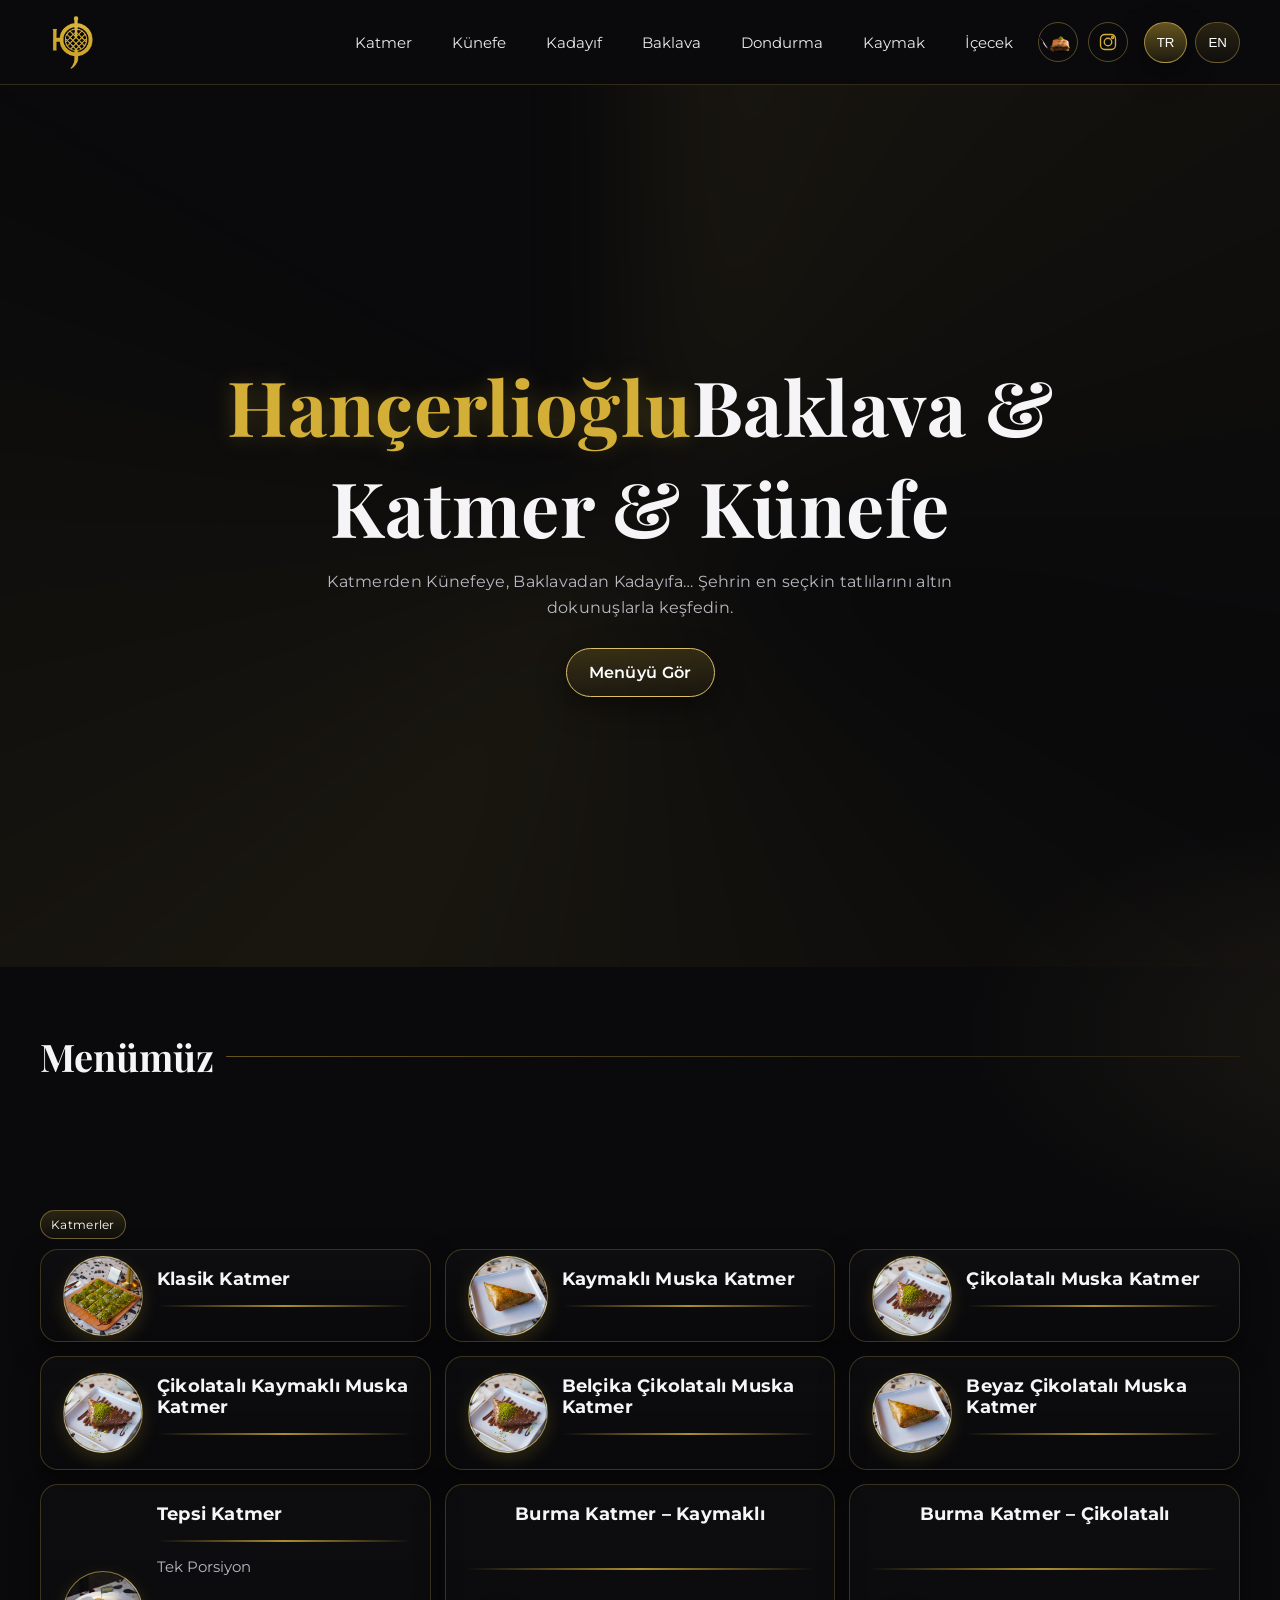
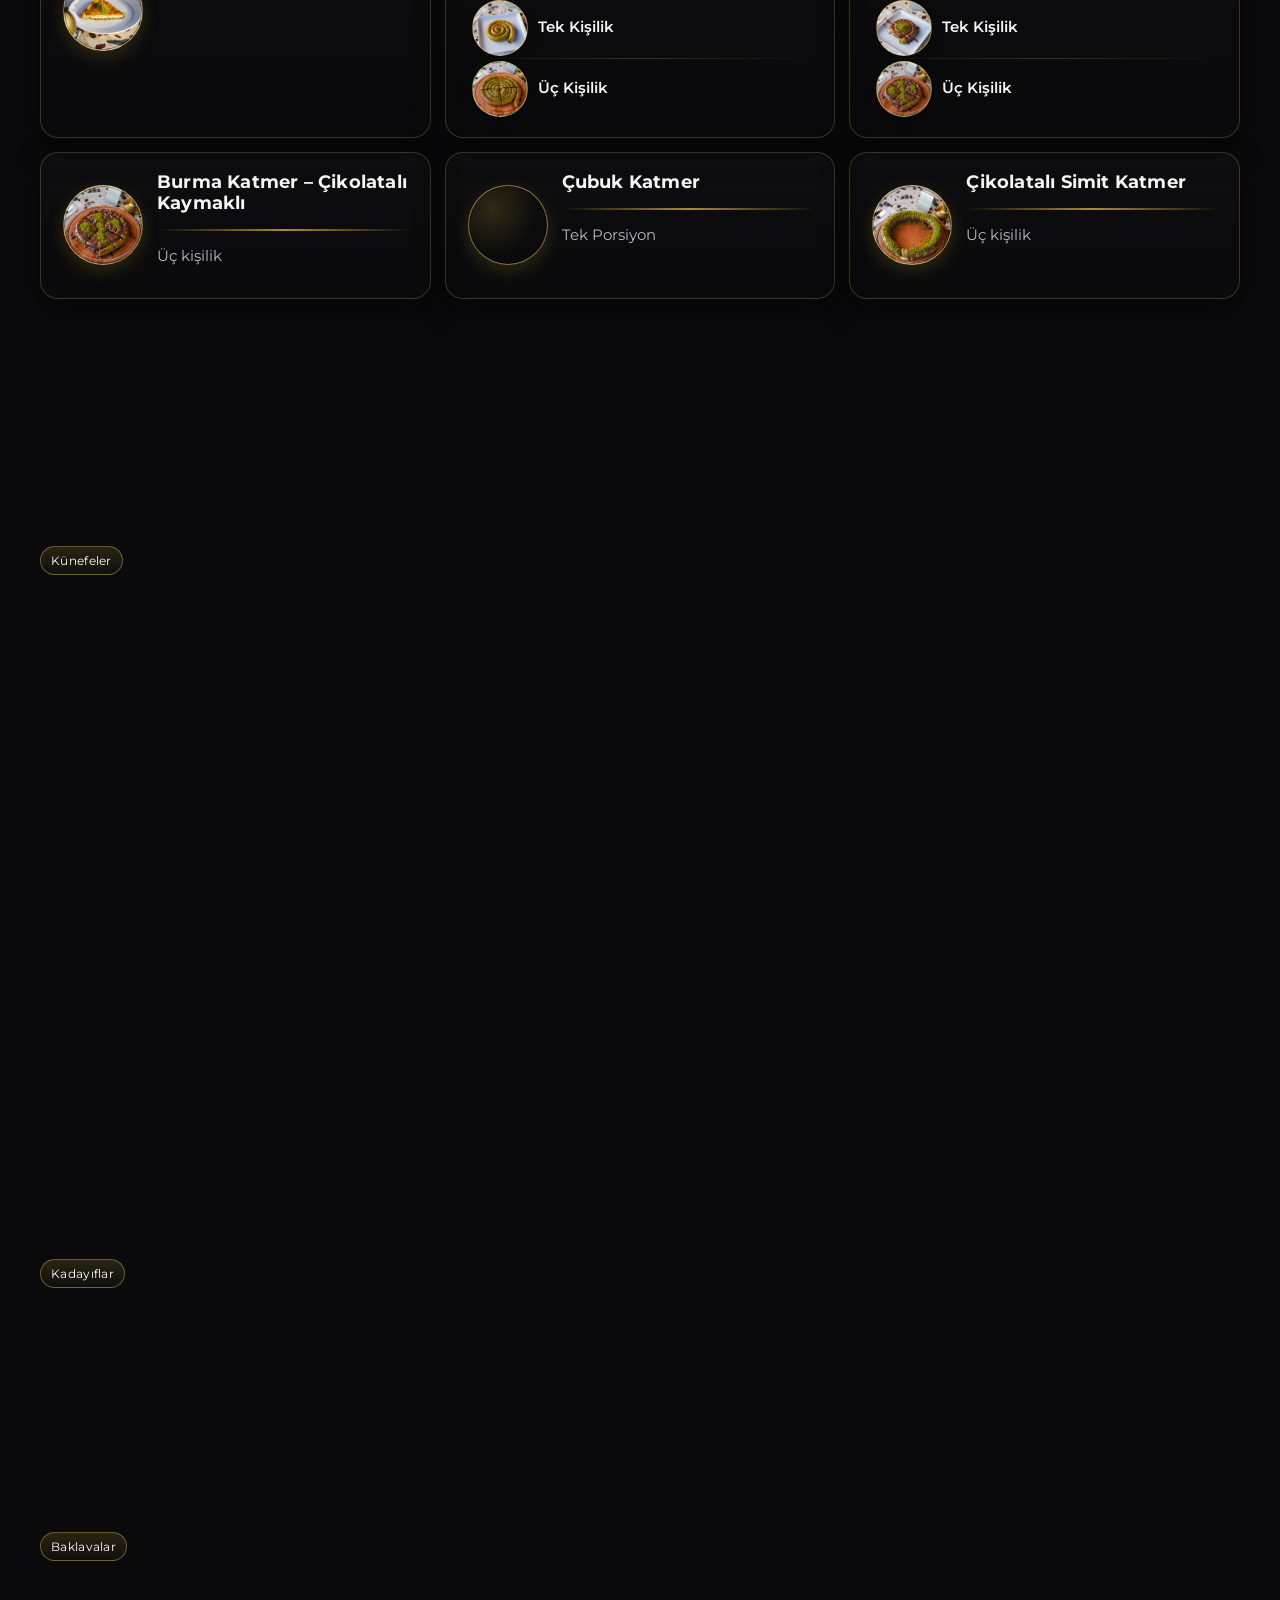
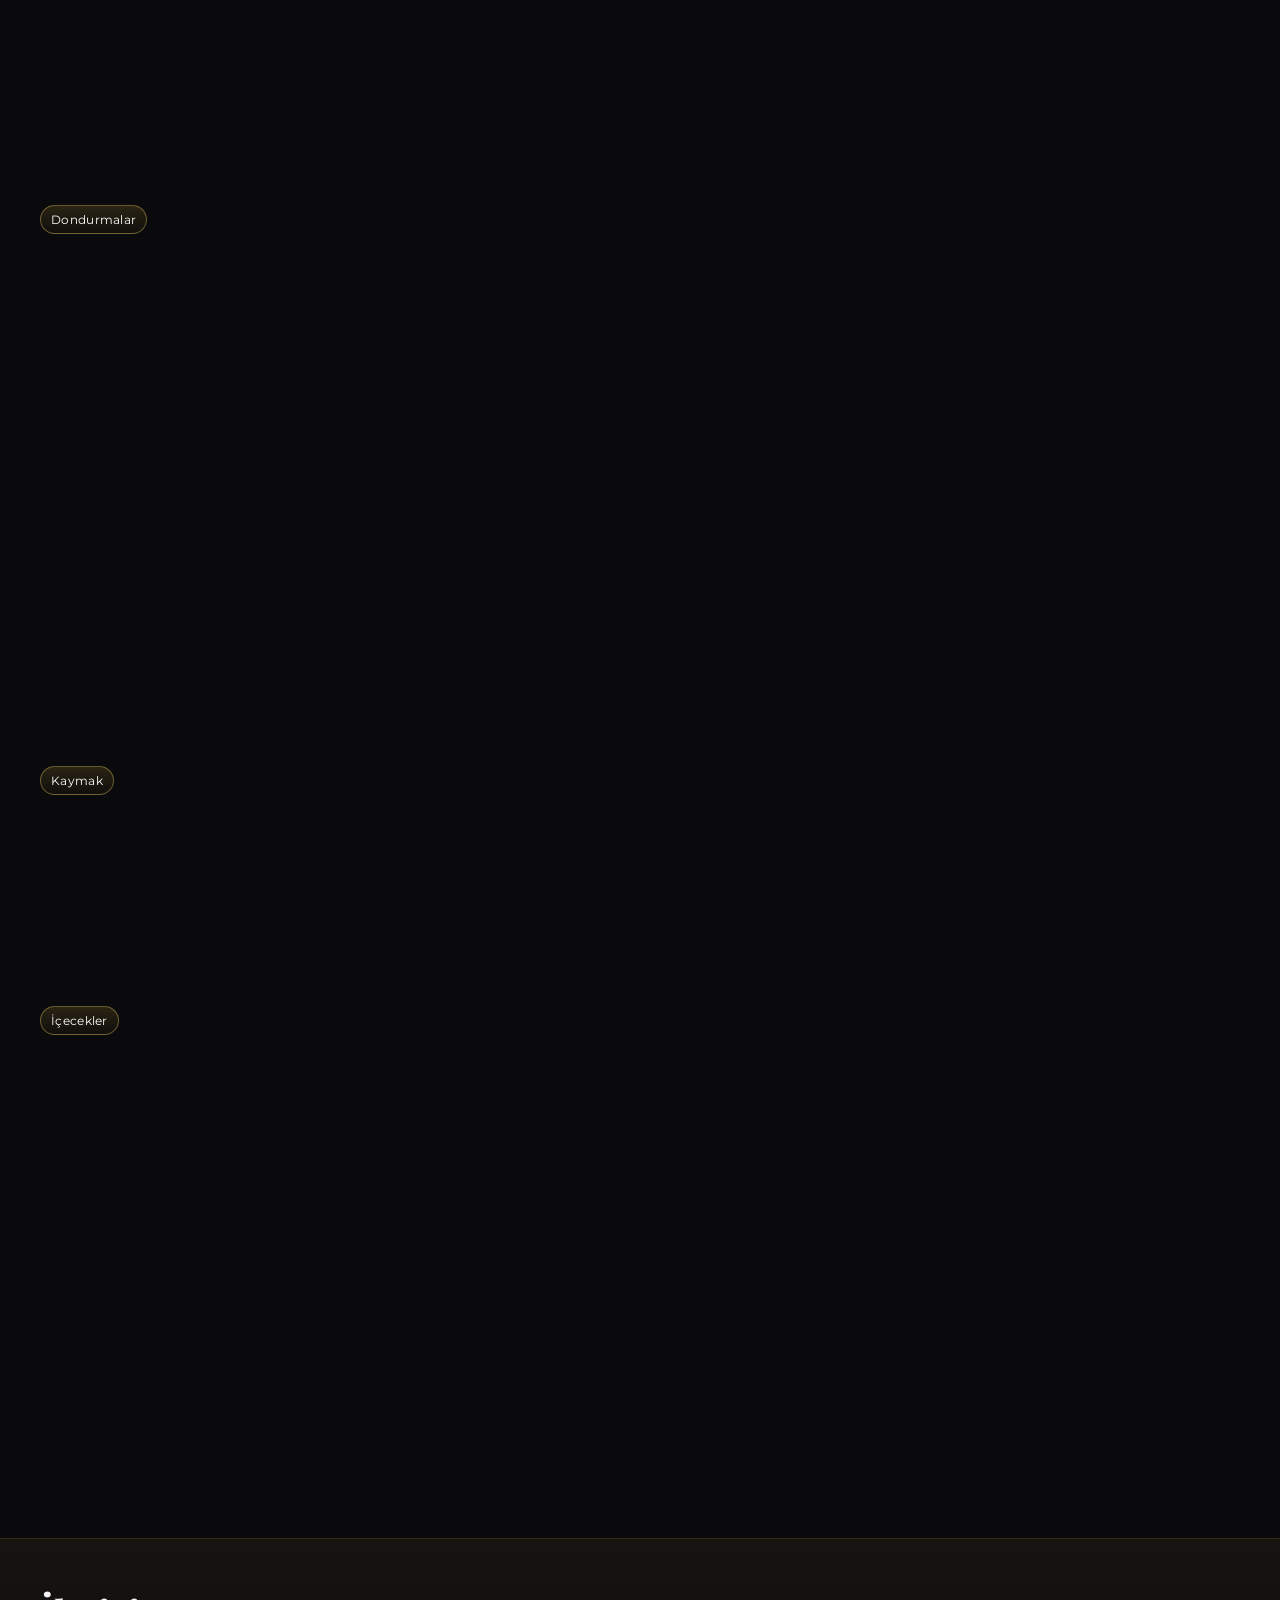
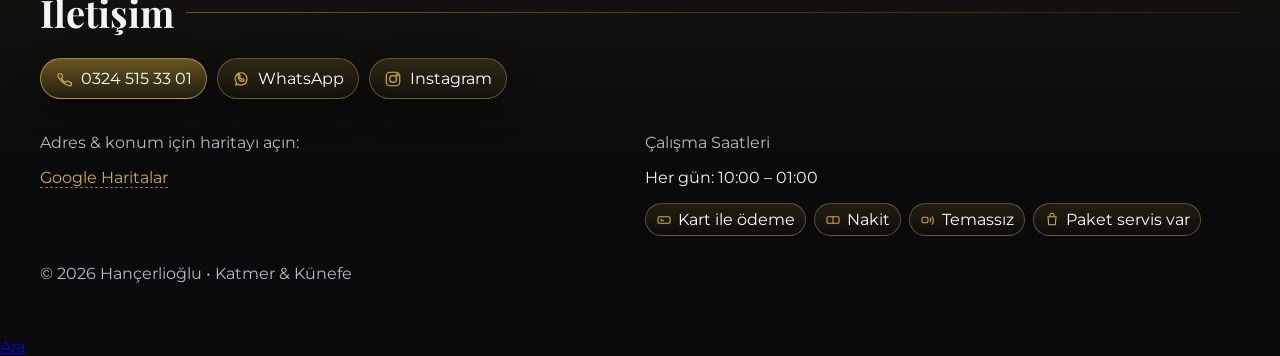
==== commit abafae63: "Add files via upload" ====
--- a/index.html
+++ b/index.html
@@ -805,7 +805,7 @@
 
   <section class="hero" id="top">
     <div class="hero-inner">
-      <h1 class="brand"><em>Hançerlioğlu</em> Katmer & Künefe</h1>
+      <h1 class="brand"><em>Hançerlioğlu</em>Baklava & Katmer & Künefe</h1>
       <p class="tag">Katmerden Künefeye, Baklavadan Kadayıfa… Şehrin en seçkin tatlılarını altın
         dokunuşlarla keşfedin.</p>
       <a class="cta" href="#menu">Menüyü Gör</a>
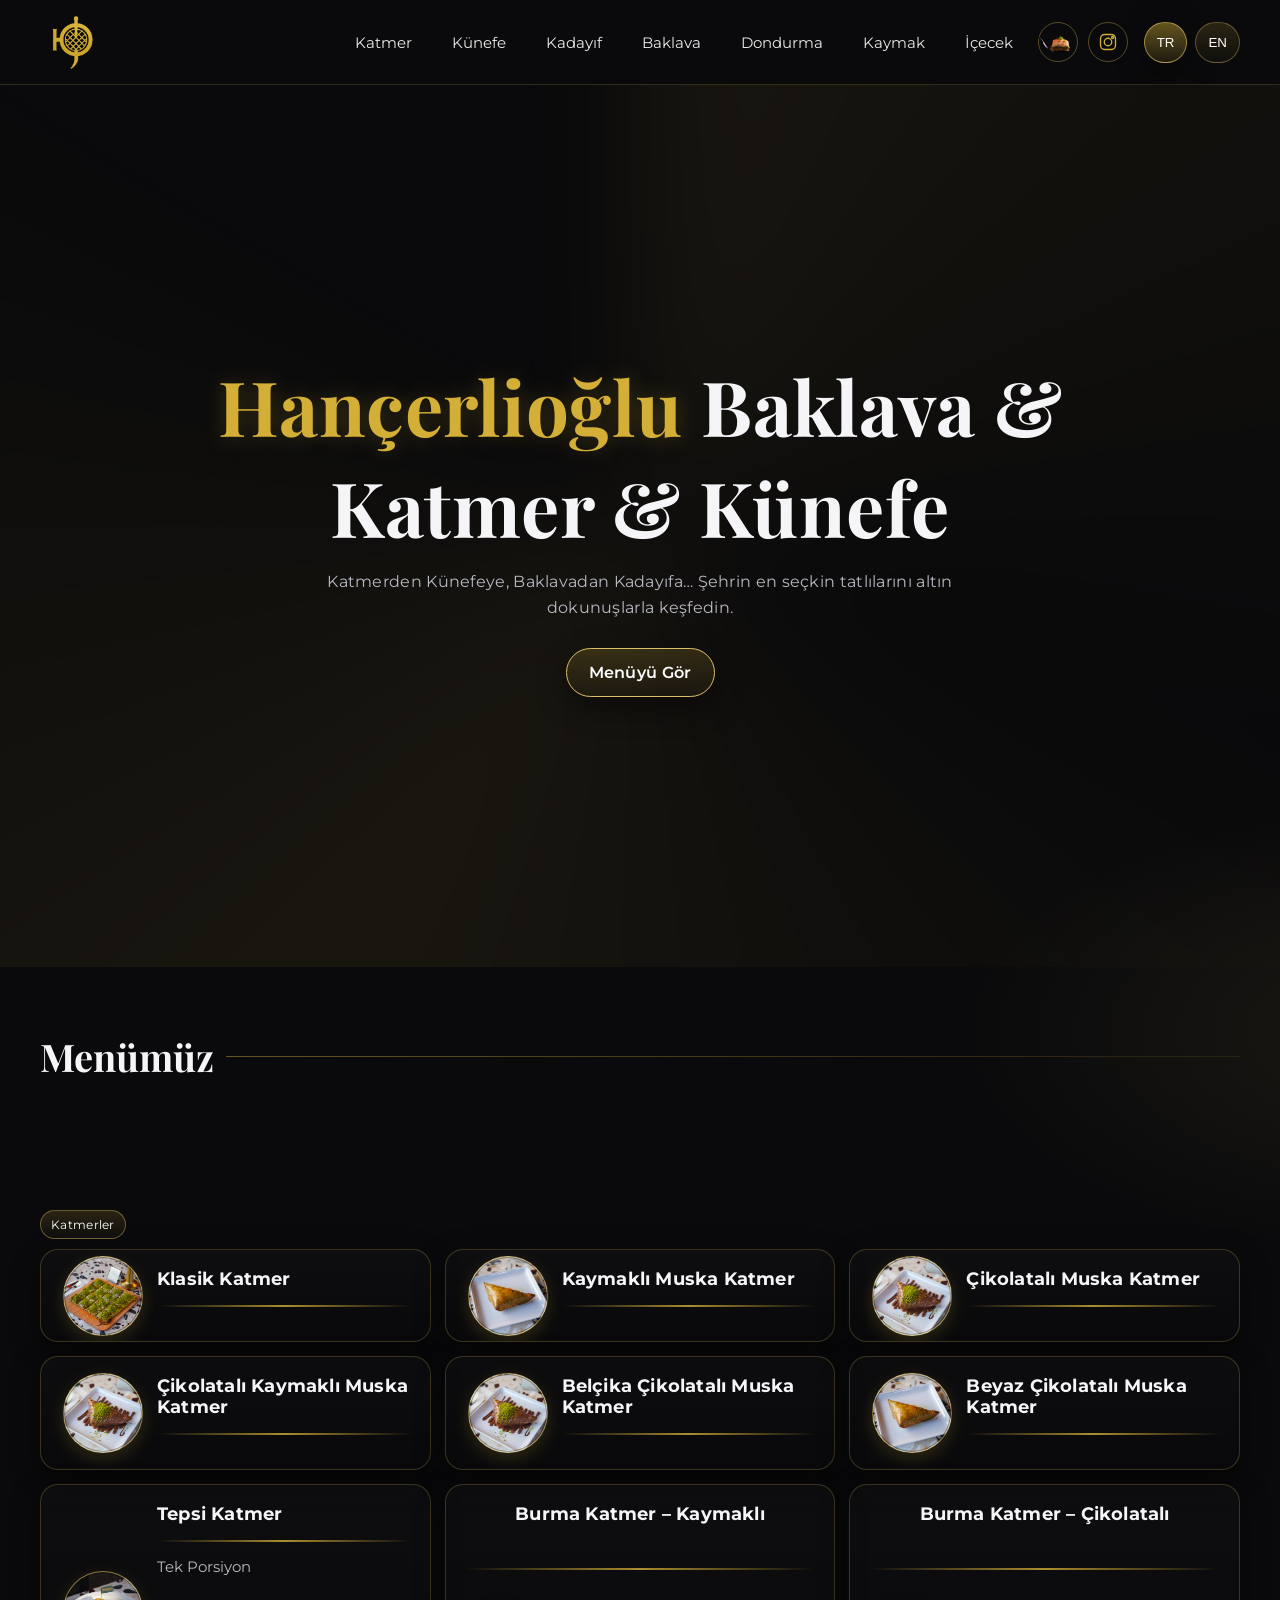
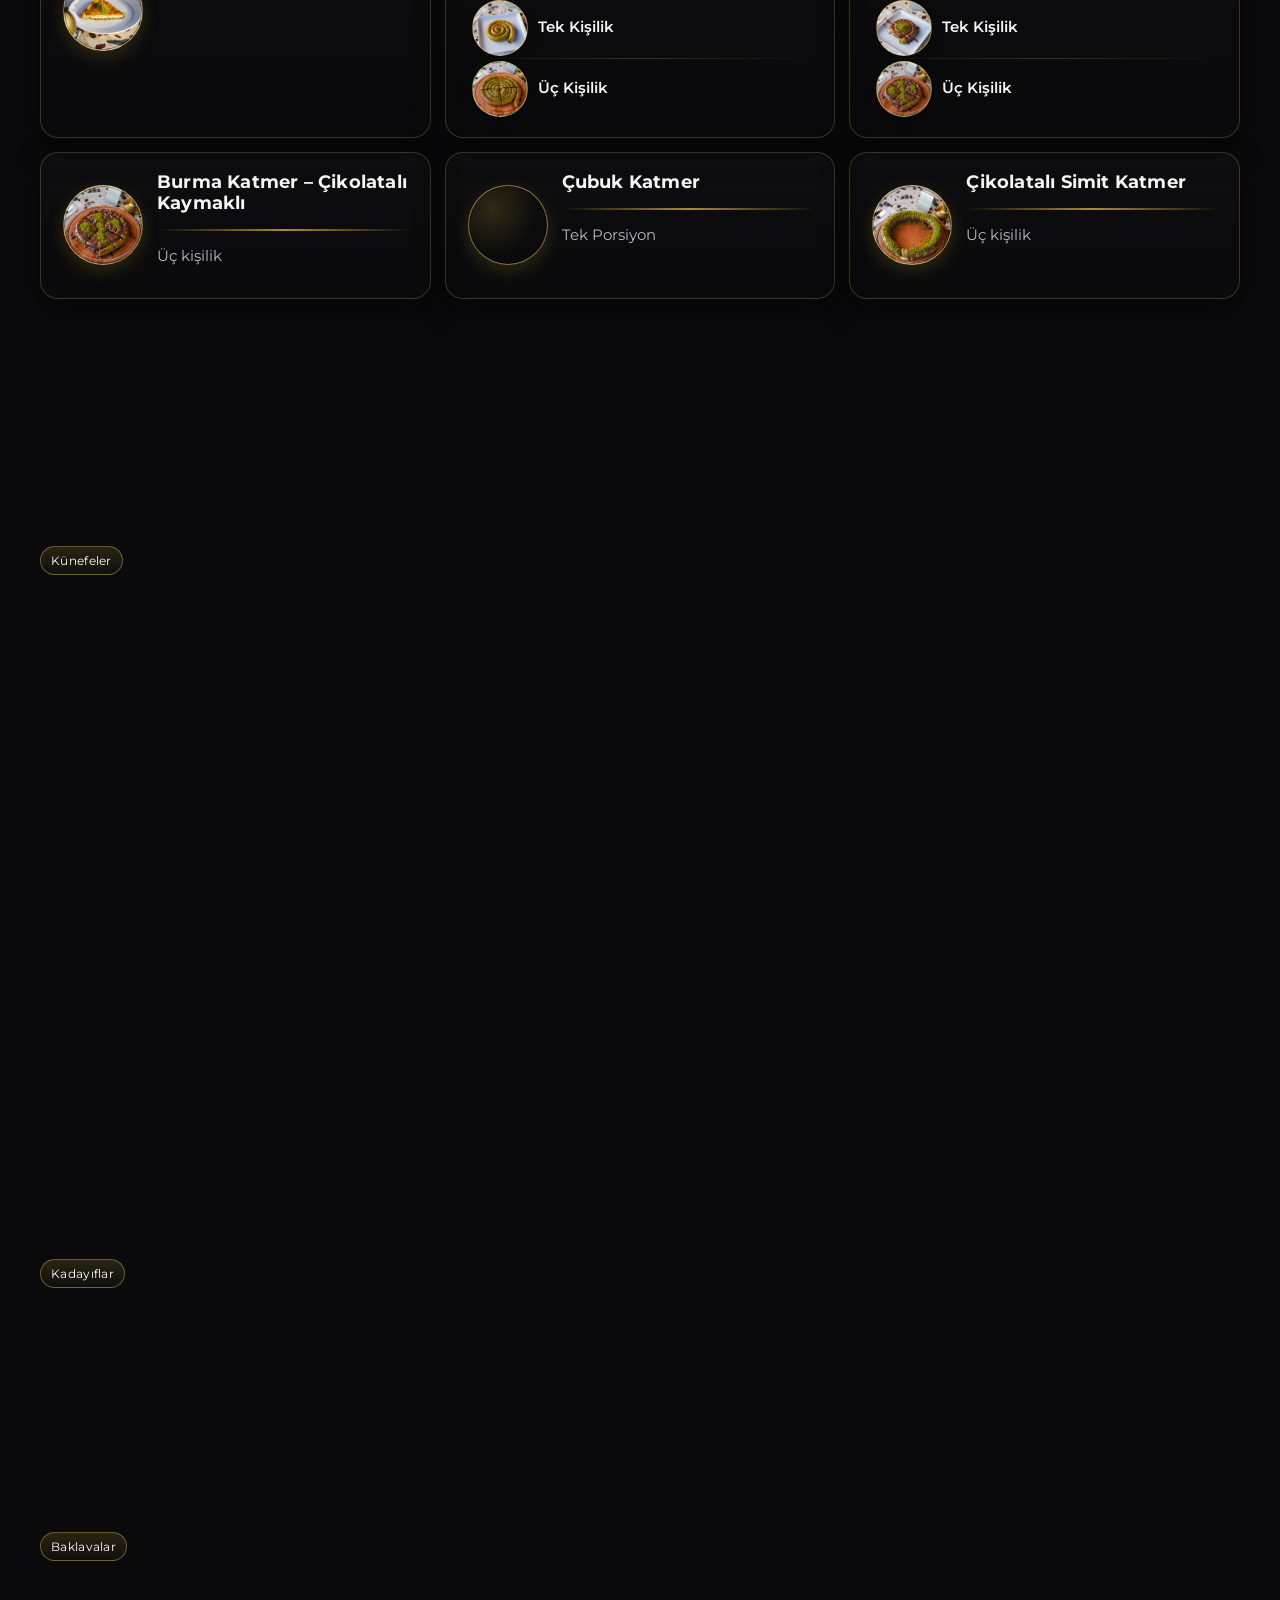
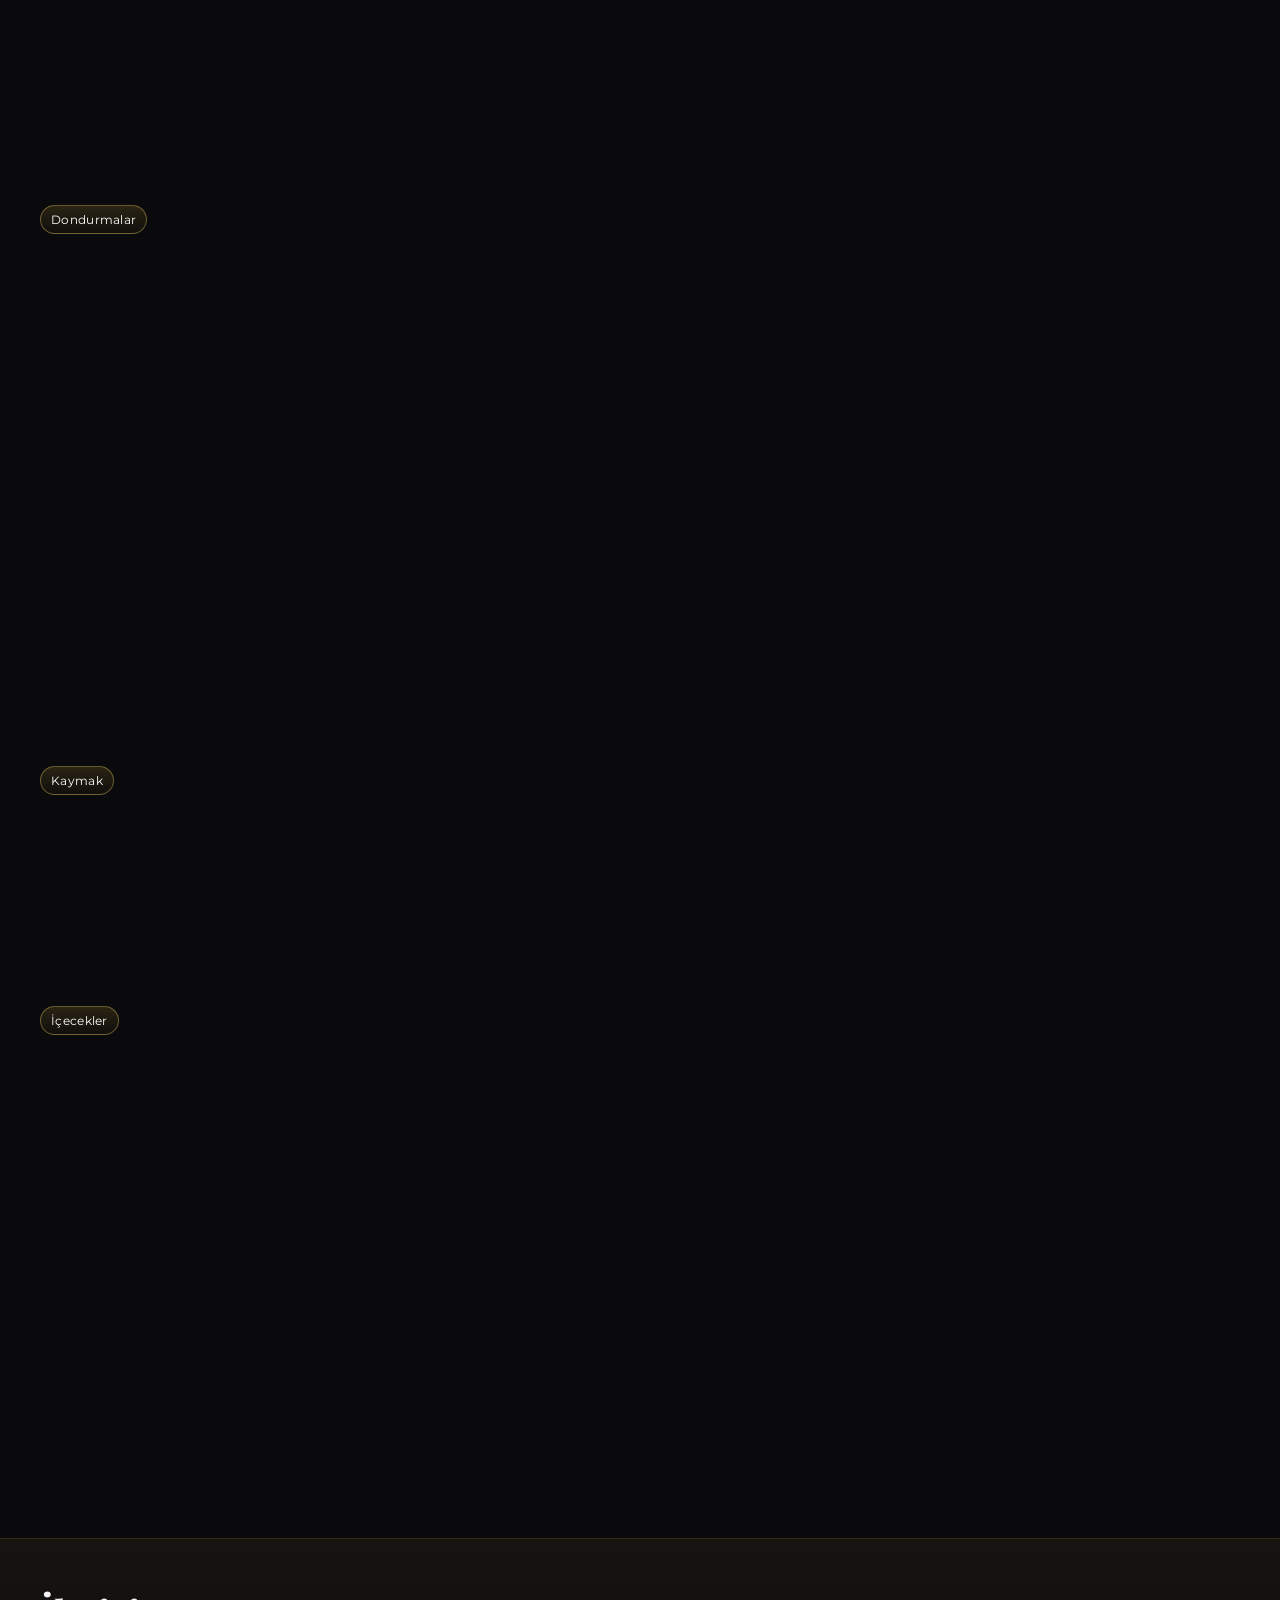
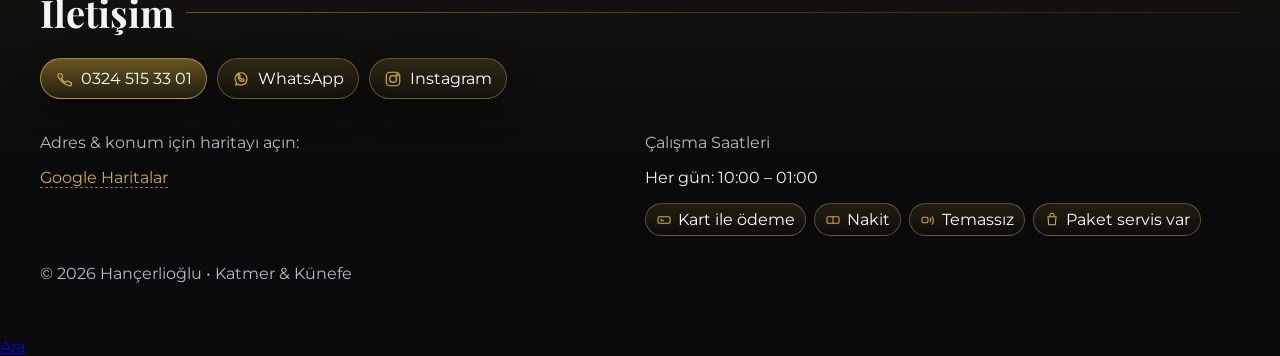
==== commit 26a749a5: "Add files via upload" ====
--- a/index.html
+++ b/index.html
@@ -805,7 +805,7 @@
 
   <section class="hero" id="top">
     <div class="hero-inner">
-      <h1 class="brand"><em>Hançerlioğlu</em>Baklava & Katmer & Künefe</h1>
+      <h1 class="brand"><em>Hançerlioğlu</em> Baklava & Katmer & Künefe</h1>
       <p class="tag">Katmerden Künefeye, Baklavadan Kadayıfa… Şehrin en seçkin tatlılarını altın
         dokunuşlarla keşfedin.</p>
       <a class="cta" href="#menu">Menüyü Gör</a>
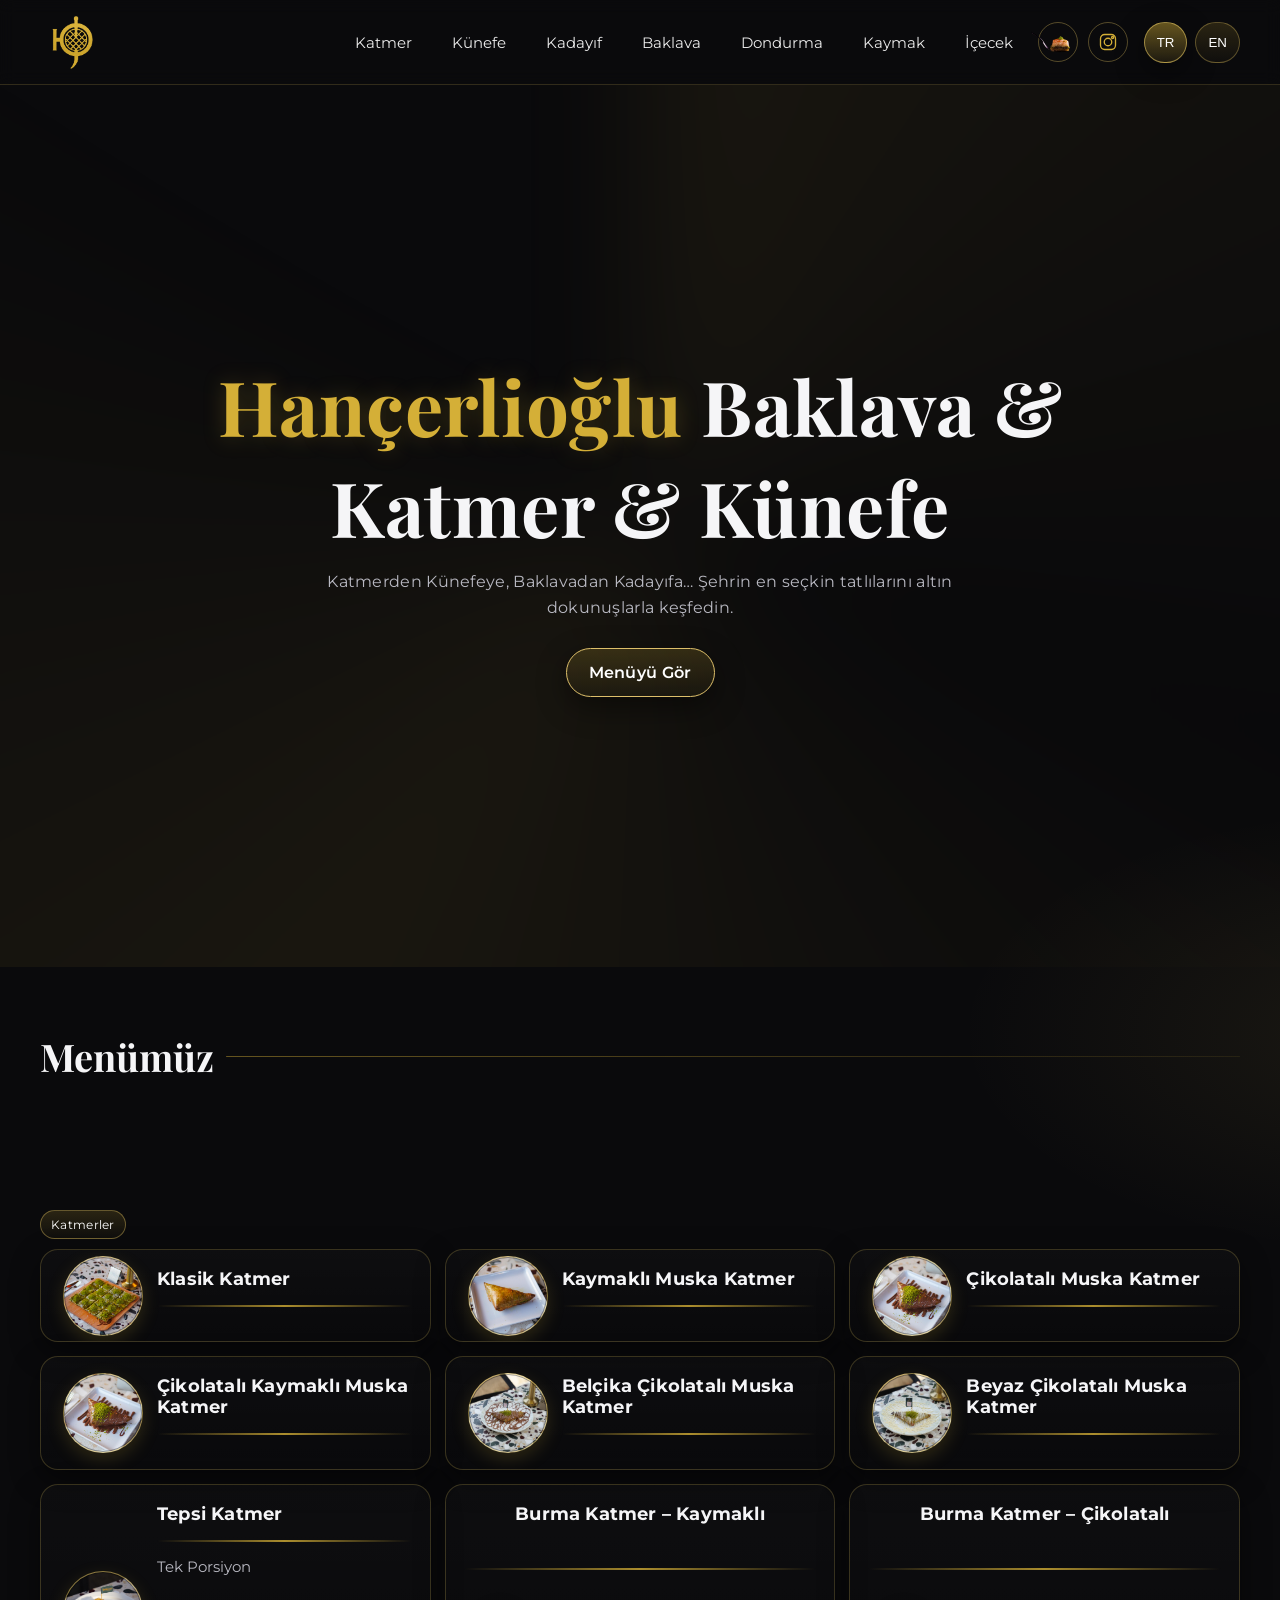
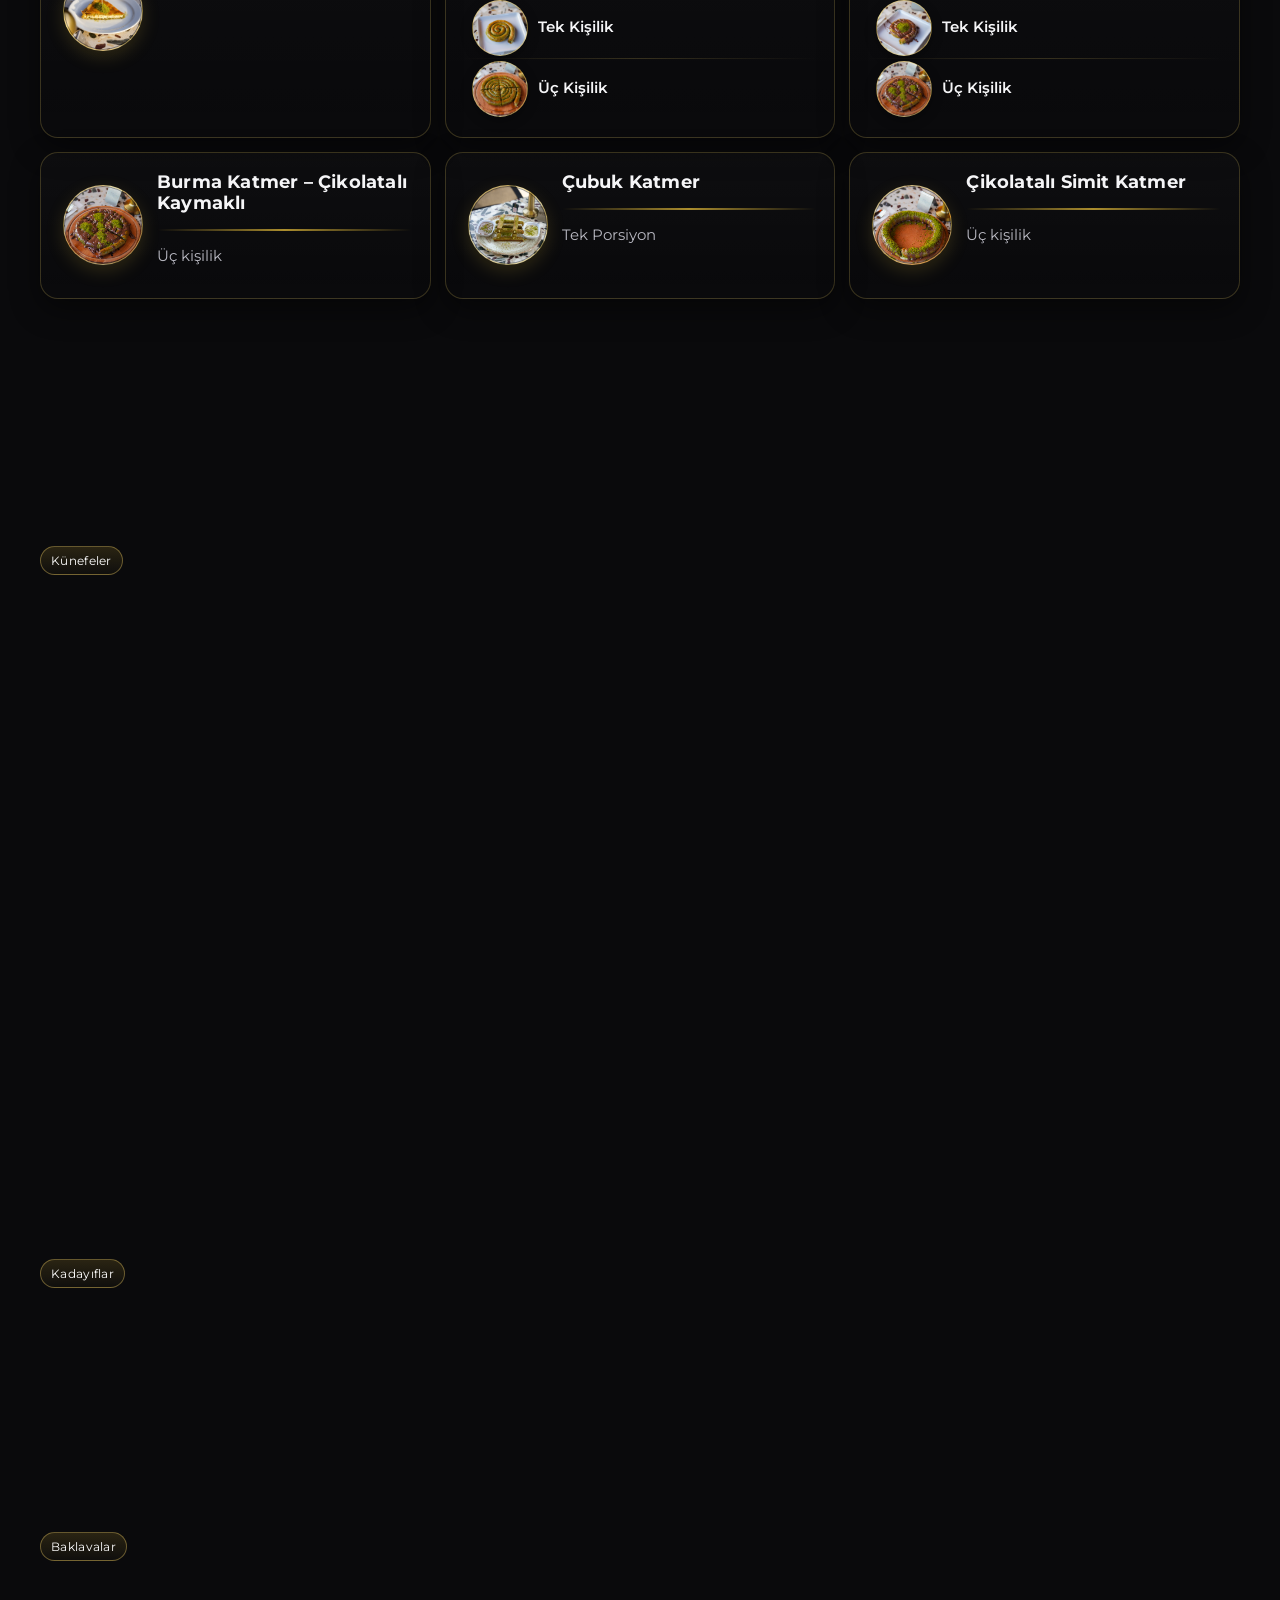
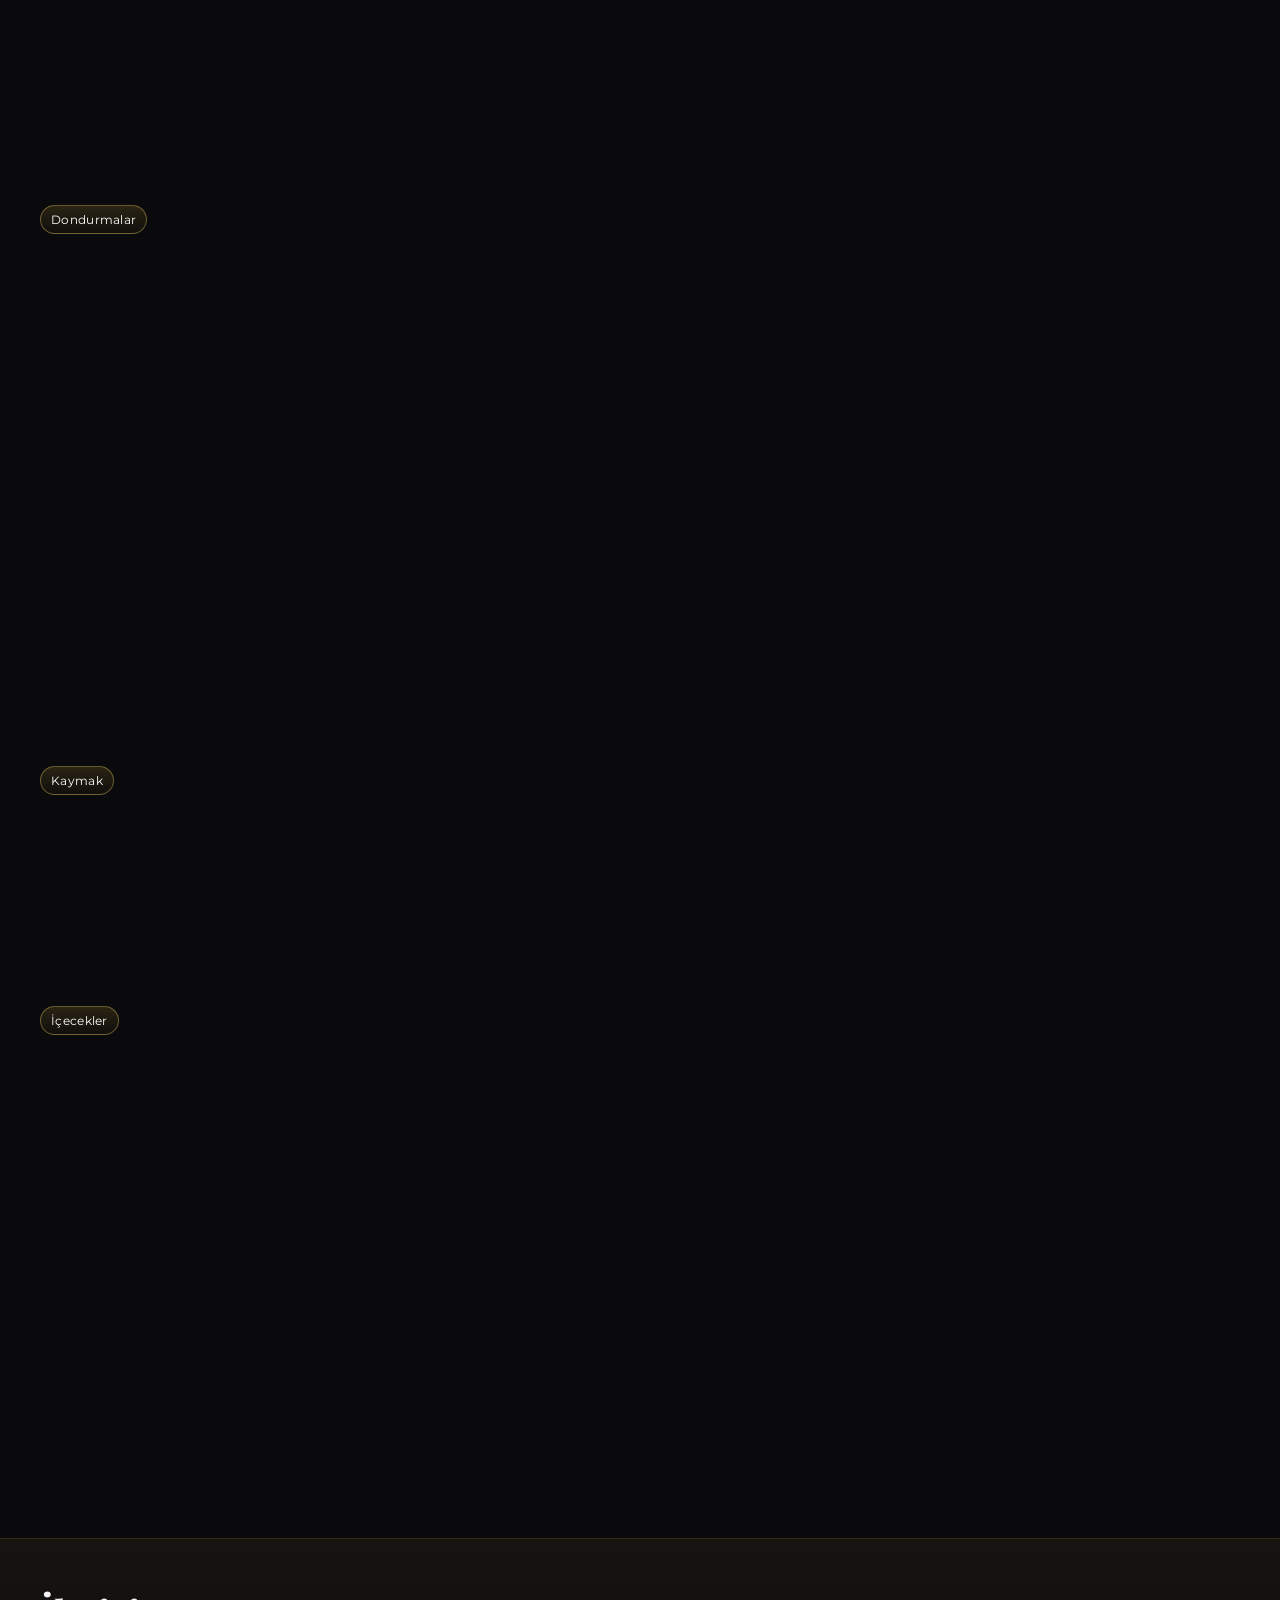
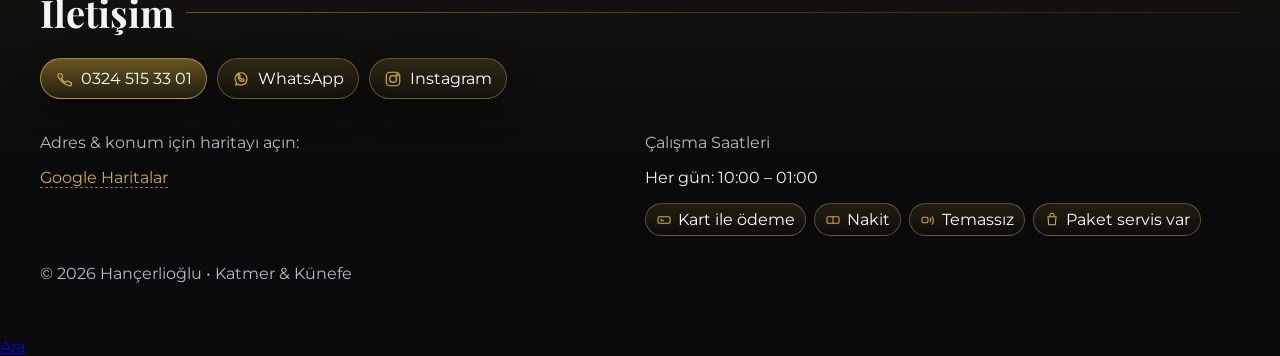
==== commit 87f0c853: "Add files via upload" ====
--- a/index.html
+++ b/index.html
@@ -848,13 +848,13 @@
         <div class="price"></div>
       </article>
 
-      <article class="card" data-key="belcika-muska-cikolatali" style="--card-img:url('images/muskac.jpeg')">
+      <article class="card" data-key="belcika-muska-cikolatali" style="--card-img:url('images/Belcikamuska.jpeg')">
         <h3>Belçika Çikolatalı Muska Katmer</h3>
         <div class="spark"></div>
         <div class="price"></div>
       </article>
 
-      <article class="card" data-key="beyaz-cikolatali-muska" style="--card-img:url('images/muska.jpeg')">
+      <article class="card" data-key="beyaz-cikolatali-muska" style="--card-img:url('images/Beyazmuska.jpeg')">
         <h3>Beyaz Çikolatalı Muska Katmer</h3>
         <div class="spark"></div>
         <div class="price"></div>
@@ -924,7 +924,7 @@
         <p class="note">Üç kişilik</p>
       </article>
 
-      <article class="card" data-key="cubuk-katmer" style="--card-img:url('images/placeholder.webp')">
+      <article class="card" data-key="cubuk-katmer" style="--card-img:url('images/cubukatmer.jpeg')">
         <h3>Çubuk Katmer</h3>
         <div class="spark"></div>
         <div class="price"></div>
@@ -1035,13 +1035,13 @@
         <p class="note">Porsiyon</p>
       </article>
 
-      <article class="card" data-key="billuriye-kadayif" style="--card-img:url('images/placeholder.webp')">
+      <article class="card" data-key="billuriye-kadayif" style="--card-img:url('images/billuriyekadaif.jpeg')">
         <h3>Billuriye Kadayıf</h3>
         <div class="spark"></div>
         <div class="price"></div>
         <p class="note">Porsiyon</p>
       </article>
-      <article class="card" data-key="fistikzade-kadayif" style="--card-img:url('images/placeholder.webp')">
+      <article class="card" data-key="fistikzade-kadayif" style="--card-img:url('images/fistikzadekadaif.jpeg')">
         <h3>Fıstıkzade Kadayıf</h3>
         <div class="spark"></div>
         <div class="price"></div>
@@ -1060,7 +1060,7 @@
         <p class="note">Porsiyon</p>
       </article>
       <article class="card" data-key="fistikli-ozel-baklava" style="--card-img:url('images/baklava.jpeg')">
-        <h3>Fıstıklı Özel Baklava</h3>
+        <h3>Fıstıklı Özel Dilim Baklava</h3>
         <div class="spark"></div>
         <div class="price"></div>
         <p class="note">Porsiyon</p>
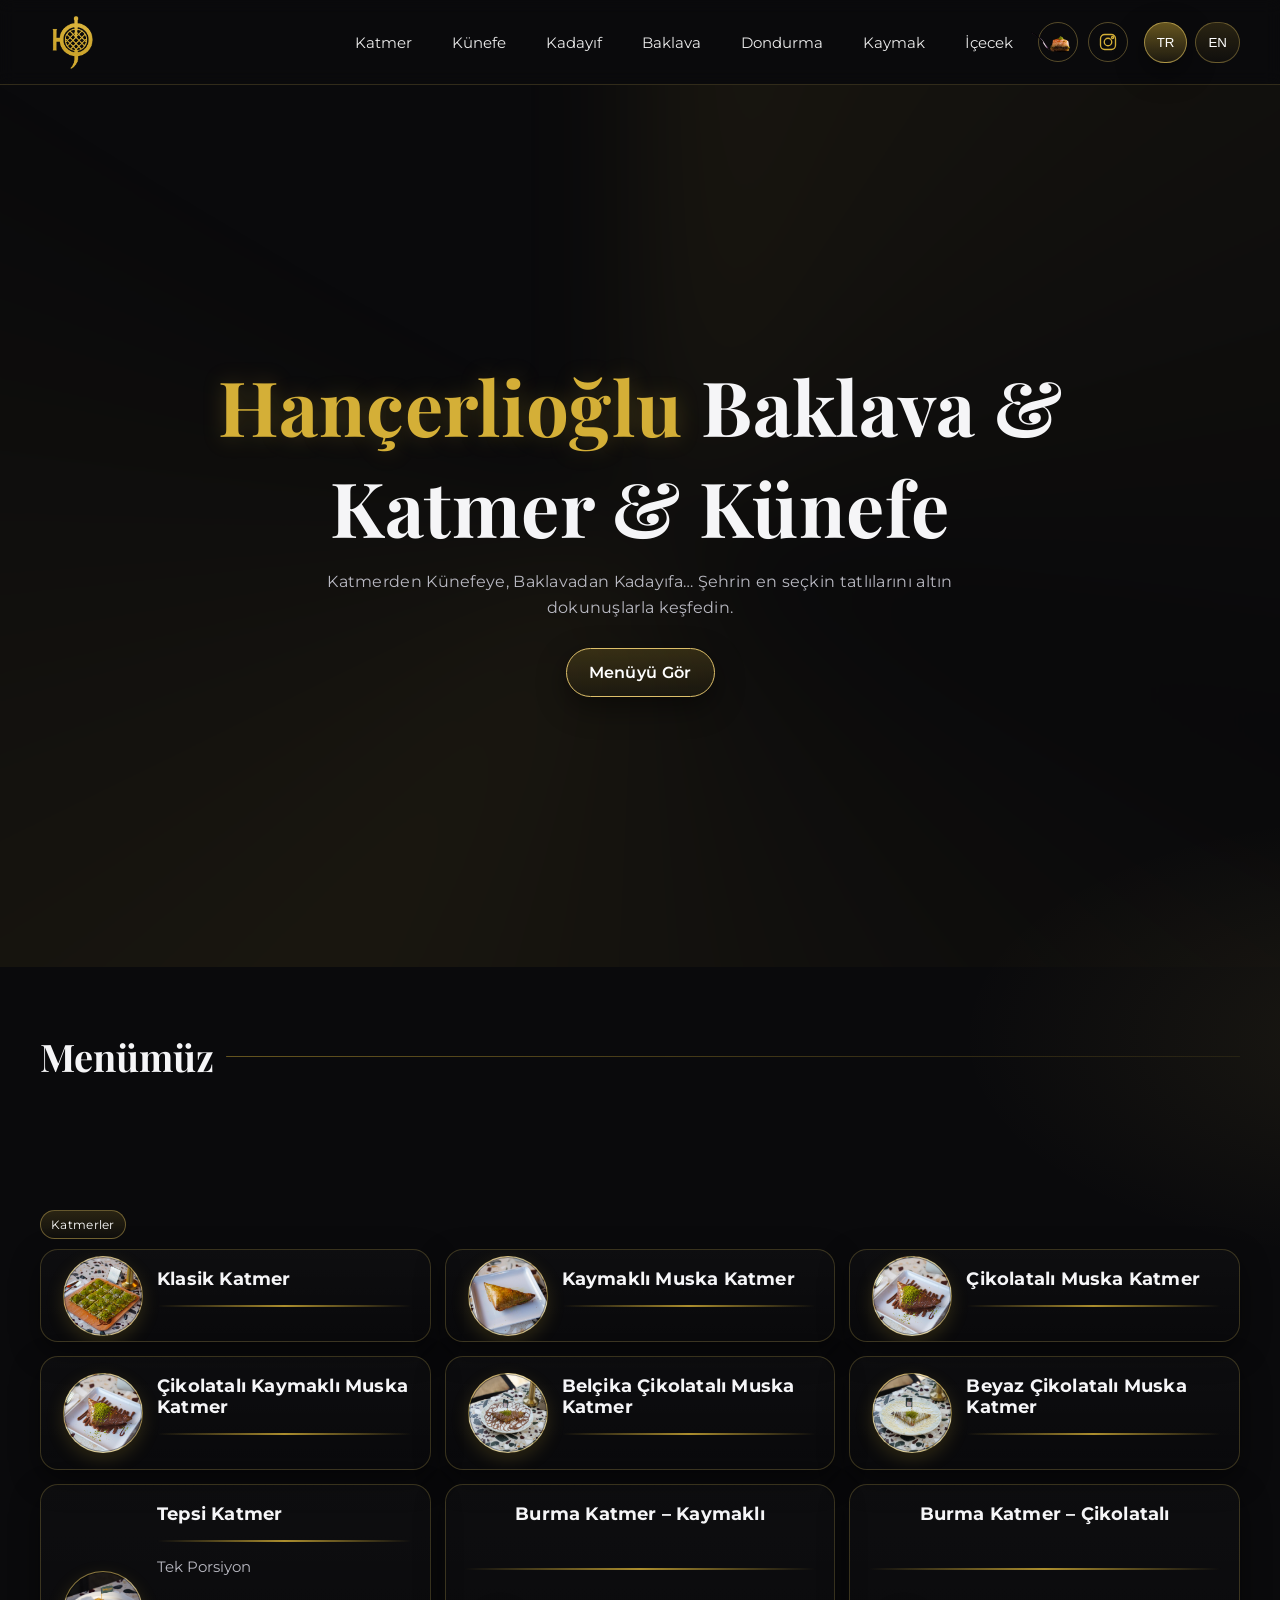
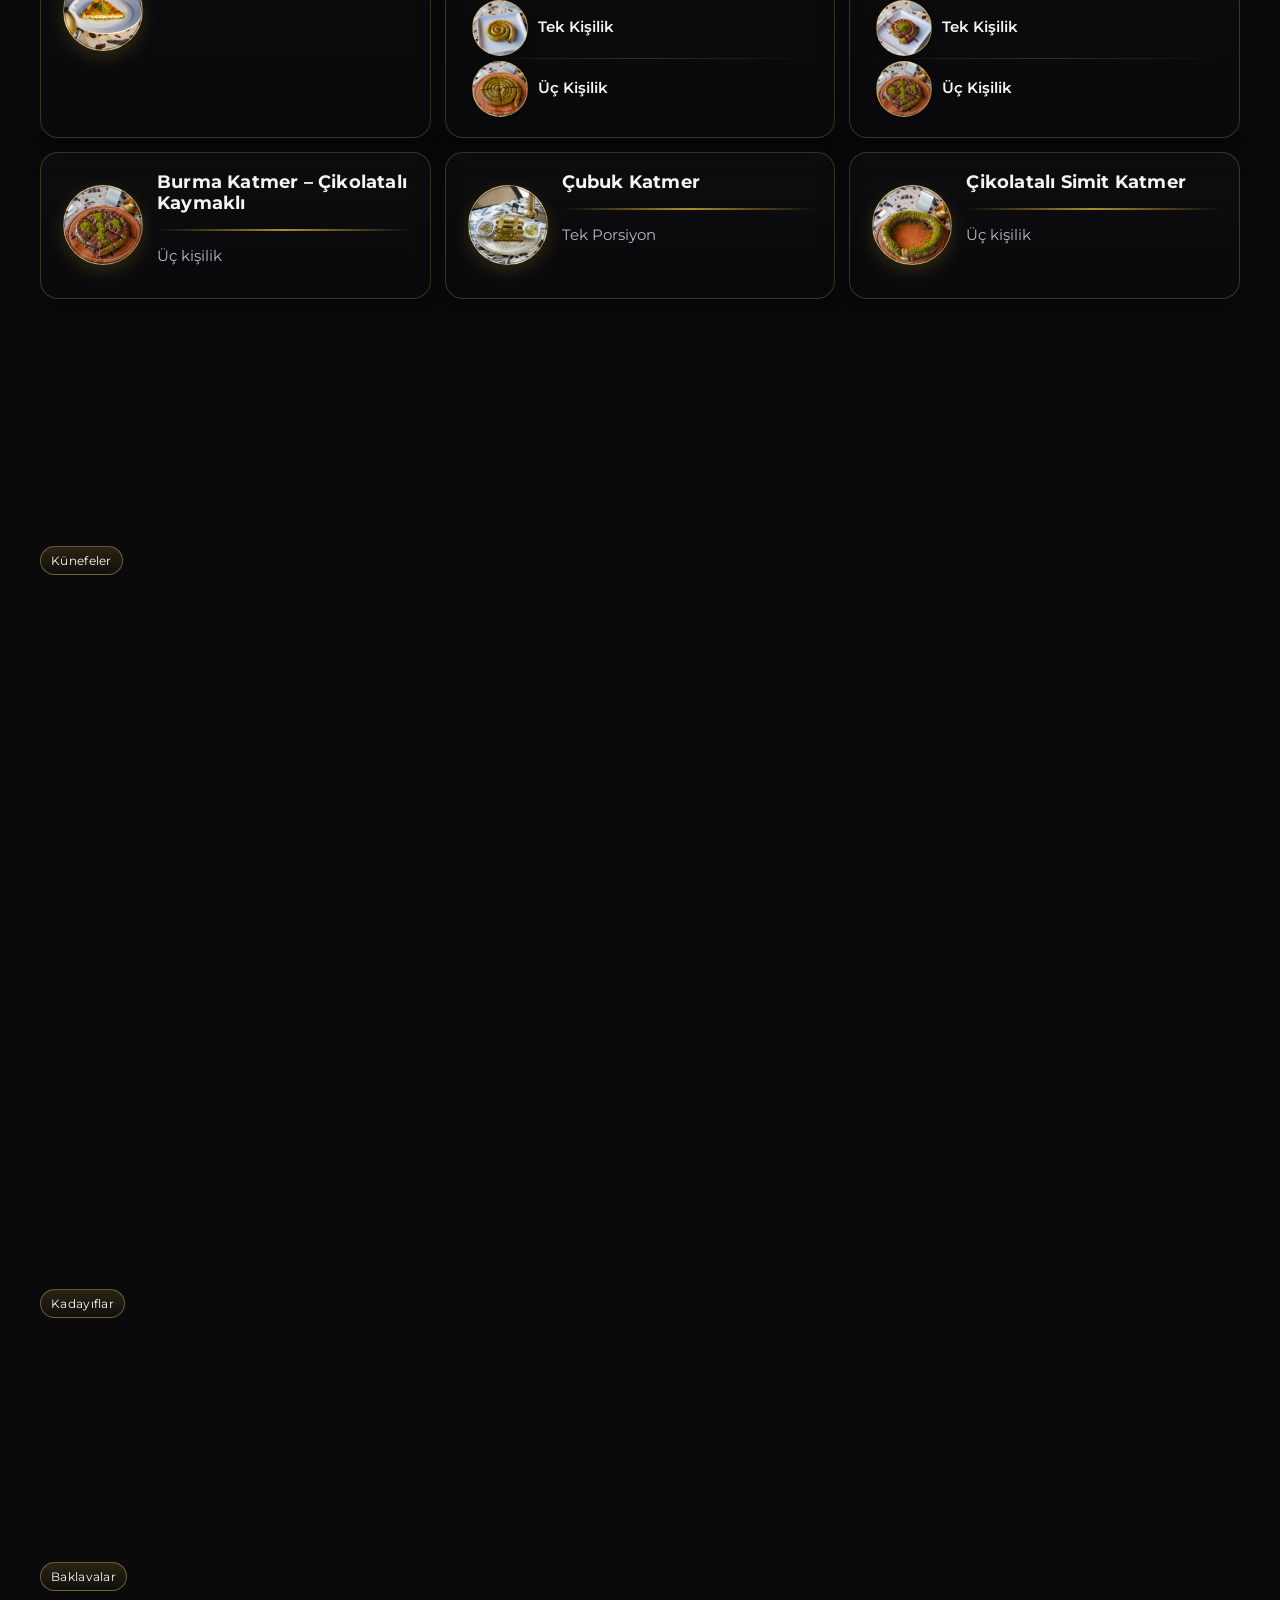
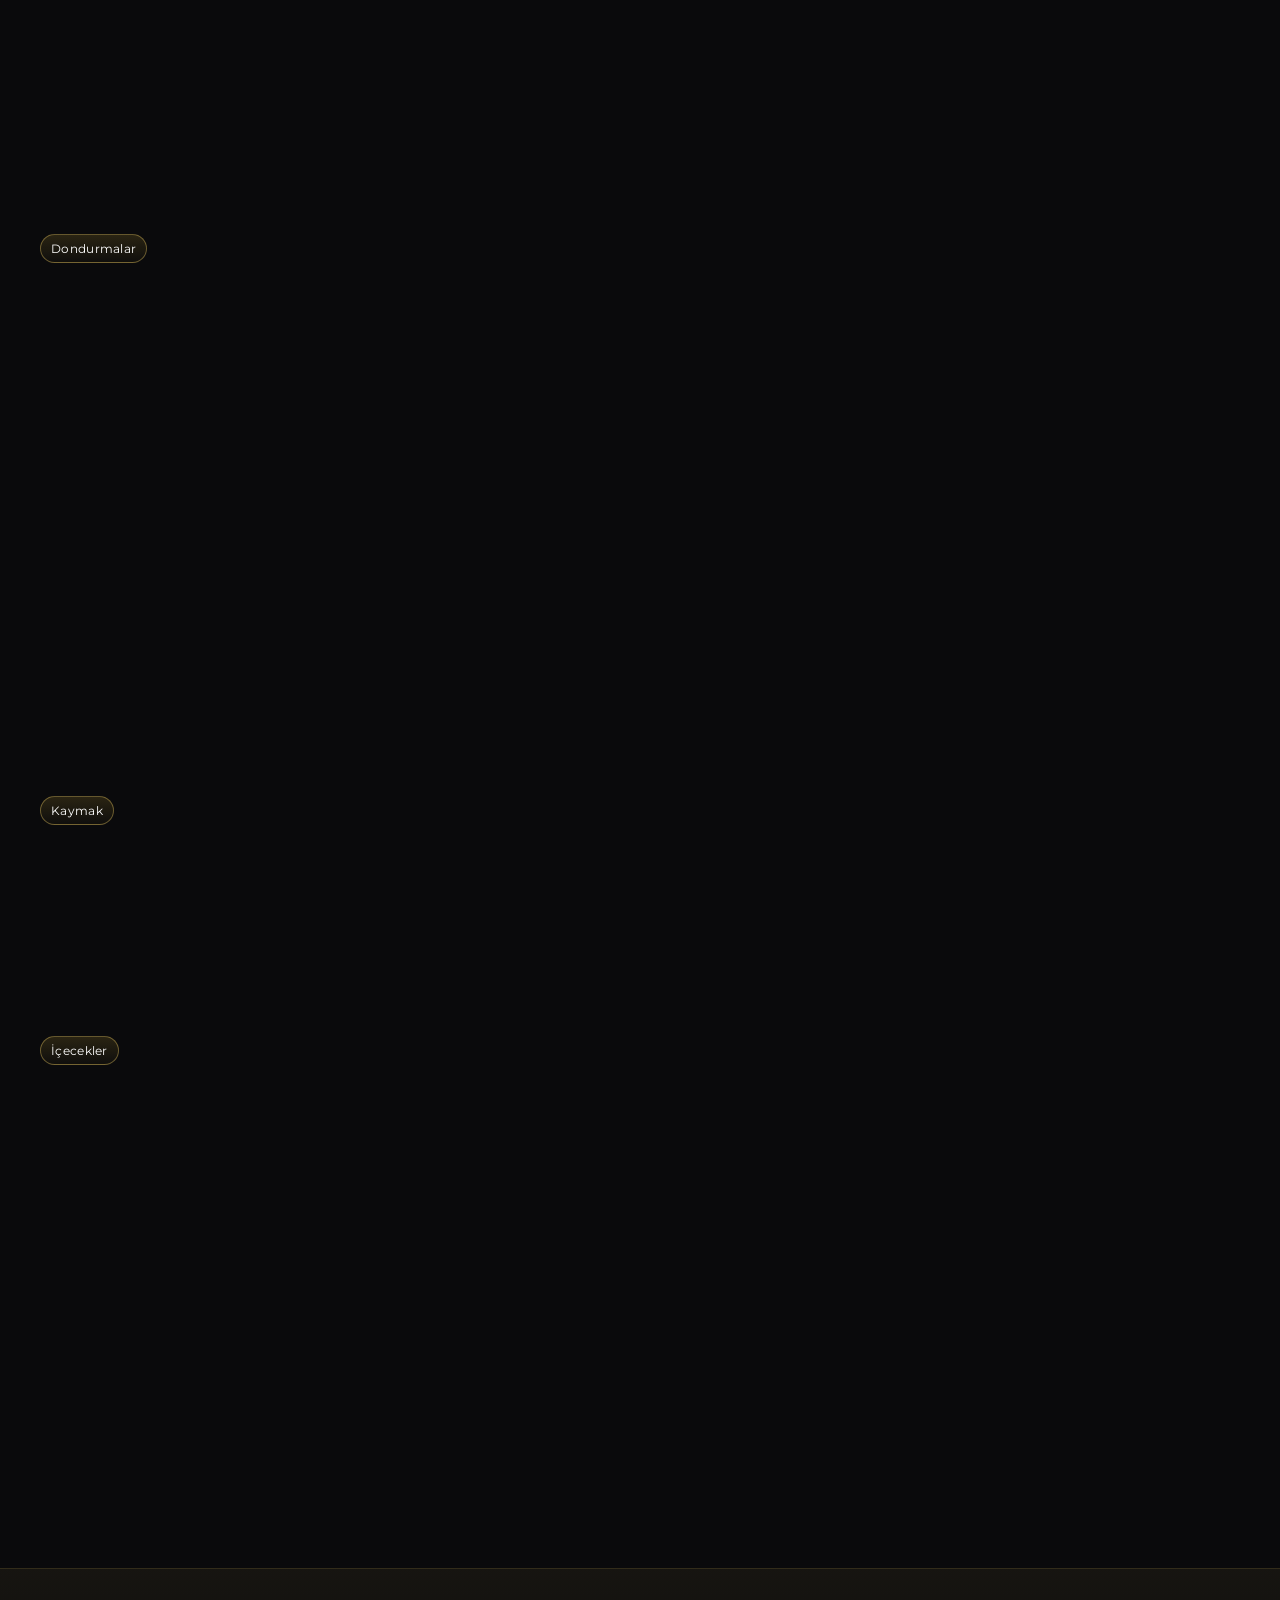
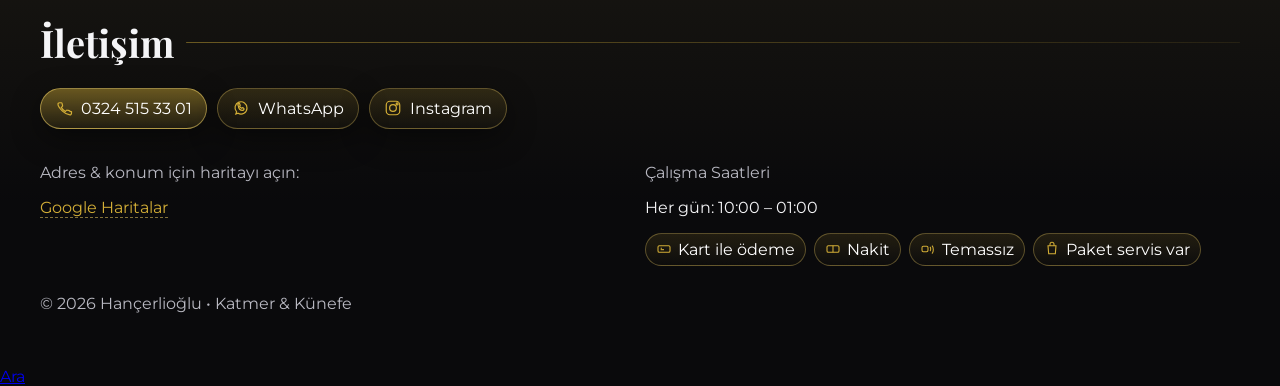
==== commit e0ba78b1: "Add files via upload" ====
--- a/index.html
+++ b/index.html
@@ -962,6 +962,13 @@
       <article class="card" data-key="hasir-kunefe-tek" style="--card-img:url('images/hasır.jpeg')">
         <h3>Hasır Künefe</h3>
         <div class="spark"></div>
+        <div class="price"></div>
+        <p class="note">Tek kişilik</p>
+      </article>
+      <article class="card" data-key="stevia-kunefe-tek" style="--card-img:url('images/klasik.jpeg')">
+        <h3>Stevia Künefe</h3>
+        <div class="spark"></div>
+        <div style="font-size: 12px;">Düşük Kalorili</div>
         <div class="price"></div>
         <p class="note">Tek kişilik</p>
       </article>
@@ -1506,6 +1513,10 @@
         tr: "Tel kadayıfın hasır örgü formu sayesinde ekstra kıtır doku; peynir ve taze şerbetle dengeli tat.",
         en: "Woven-style kadaif for extra crunch; balanced with cheese and fresh syrup.",
       },
+      "stevia-kunefe-tek": {
+        tr: "Stevia ile tatlandırılmış klasik künefe; düşük kalorili ve lezzetli.",
+        en: "Stevia-sweetened classic kunefe; low-calorie and delicious.",
+      },
       "klasik-kunefe-24": {
         tr: "Klasik tarifin paylaşmalık boyu: uzayan peynir, taze şerbet ve nar gibi kızarmış tel kadayıf.",
         en: "The classic in a sharing size: stretchy cheese, fresh syrup, and golden-baked kadaif.",
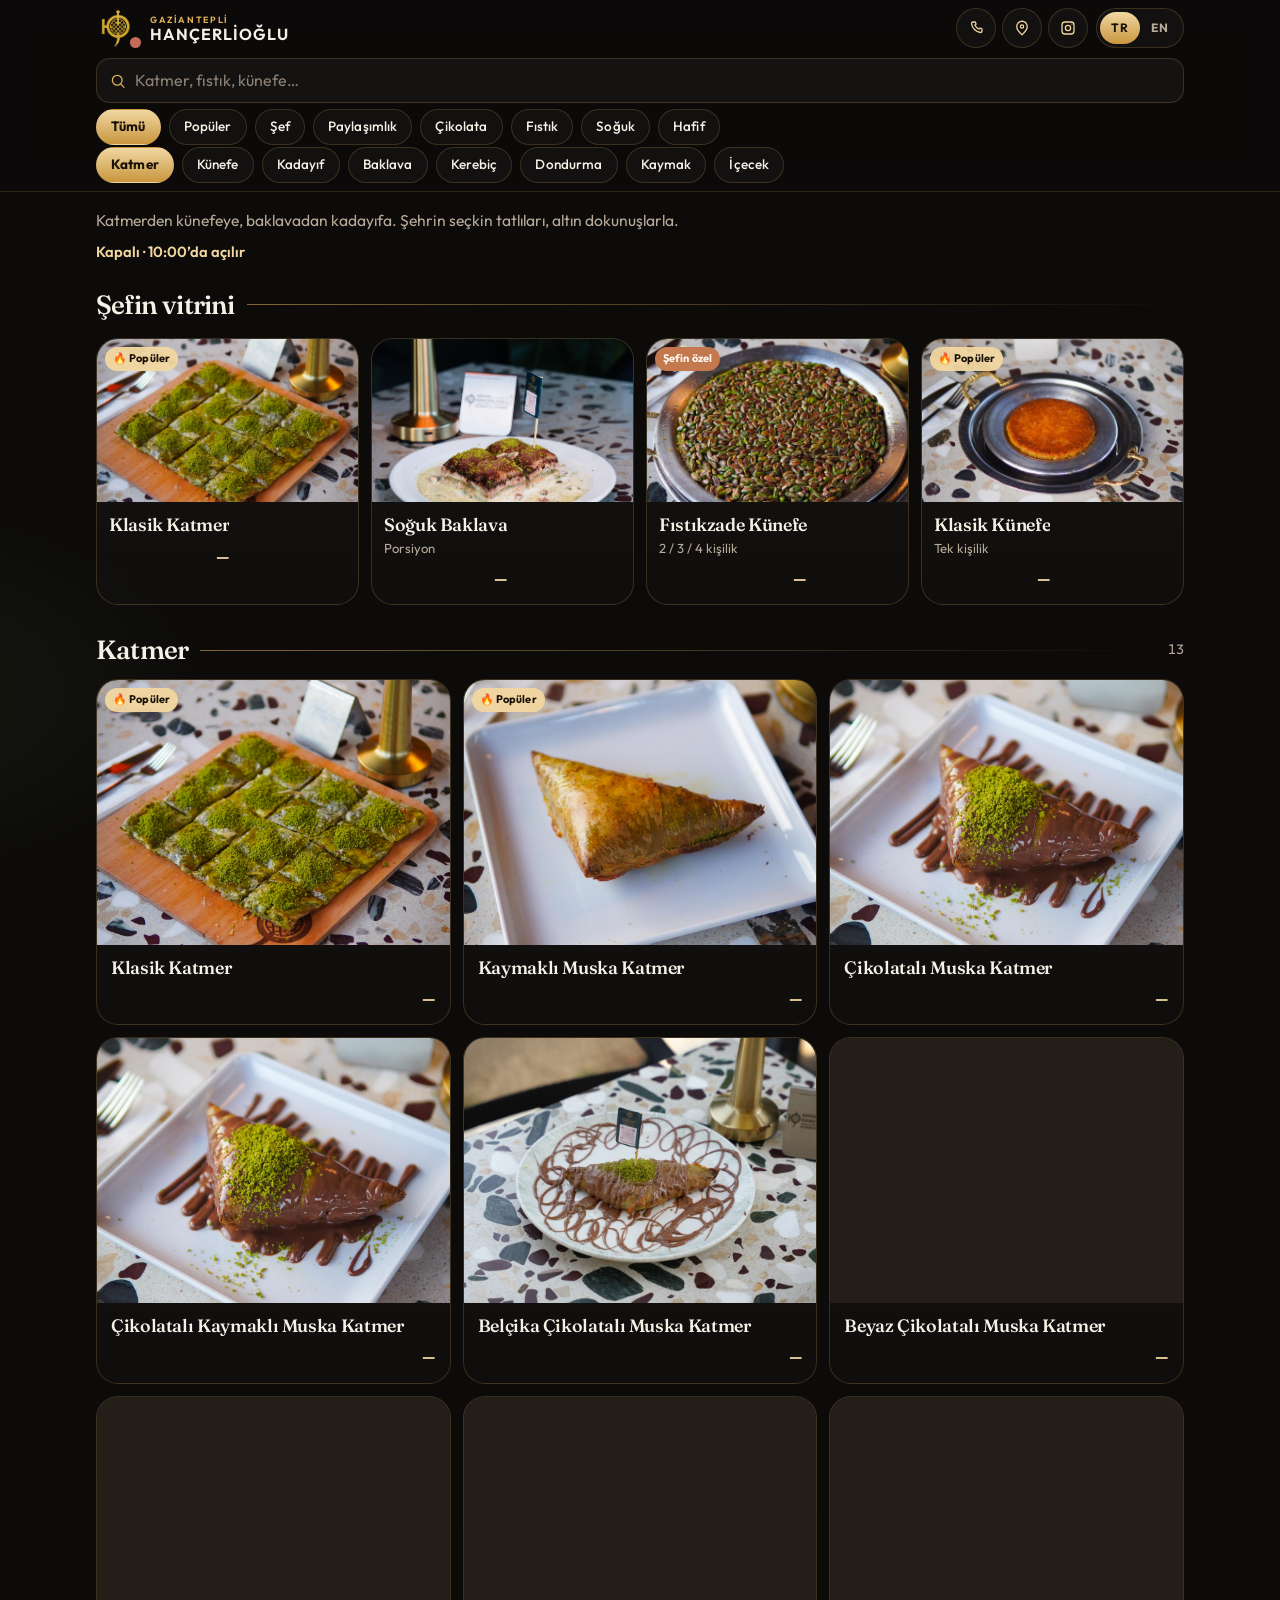
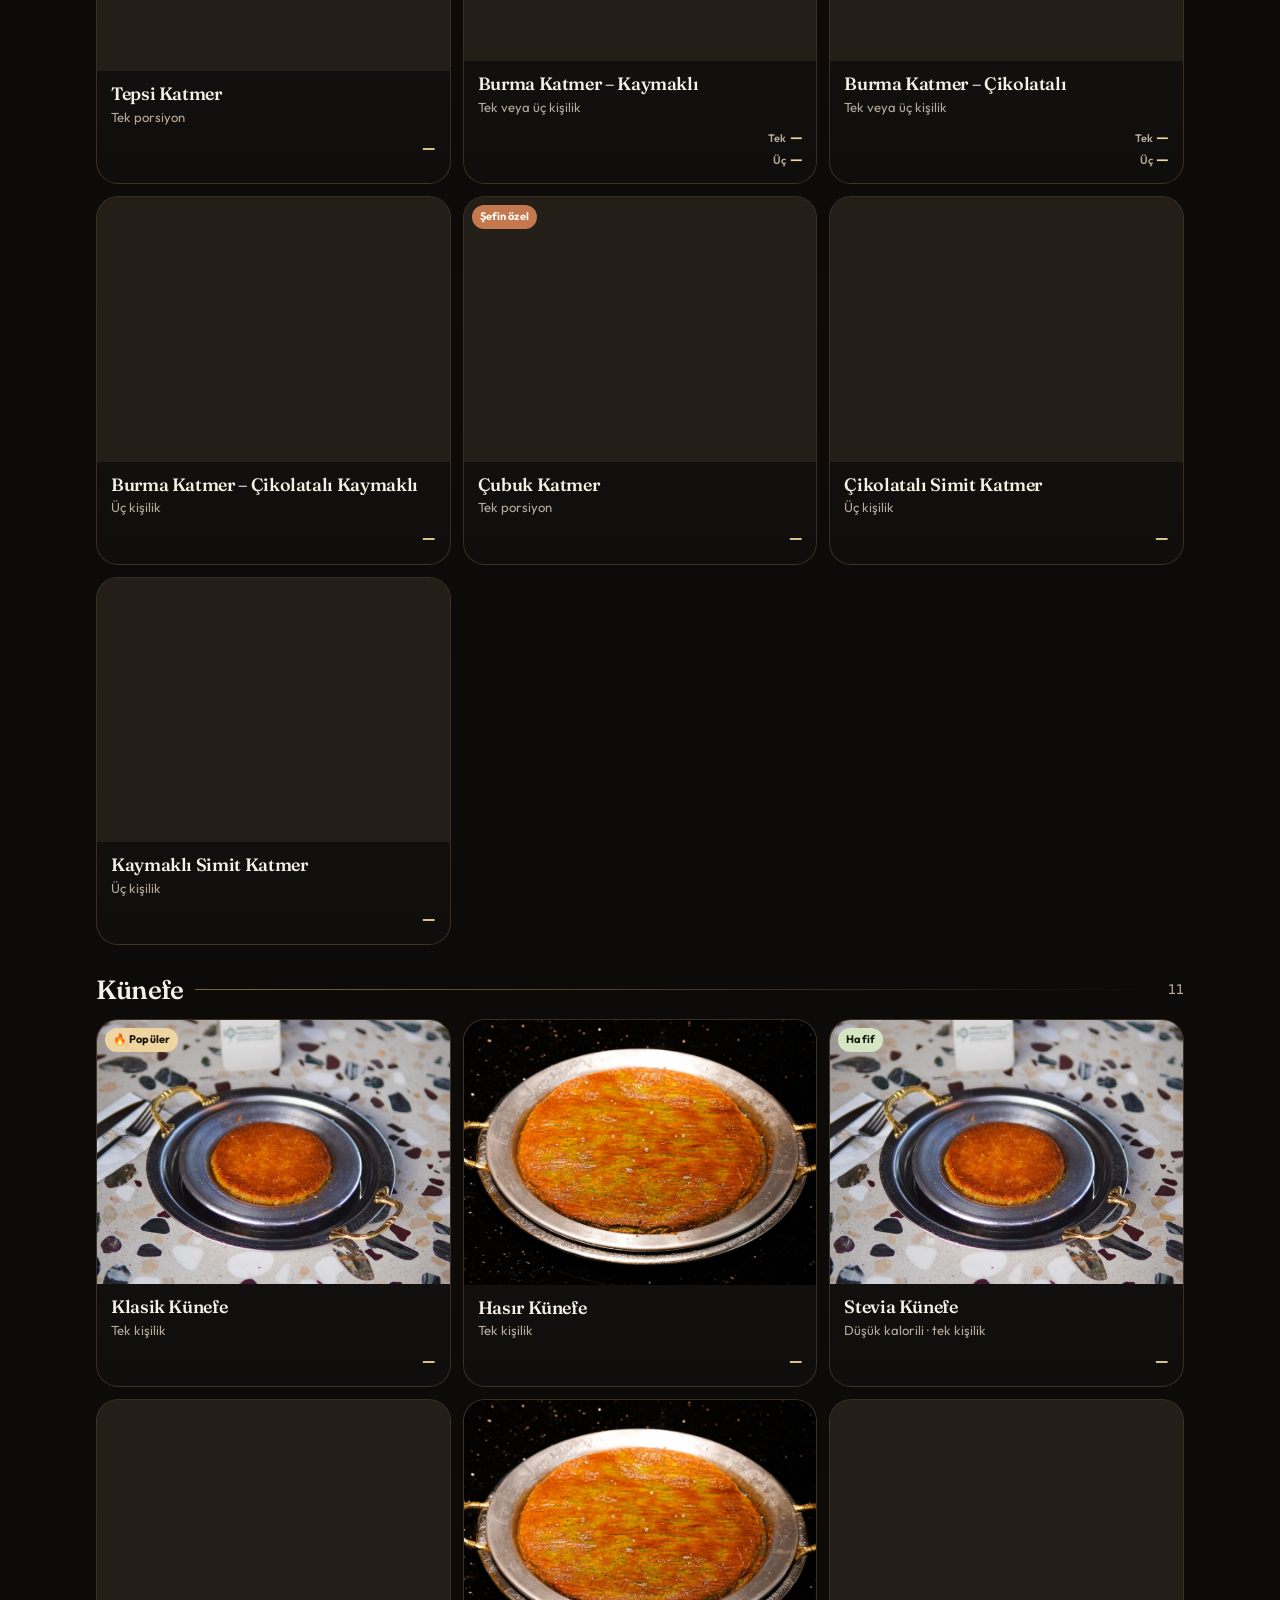
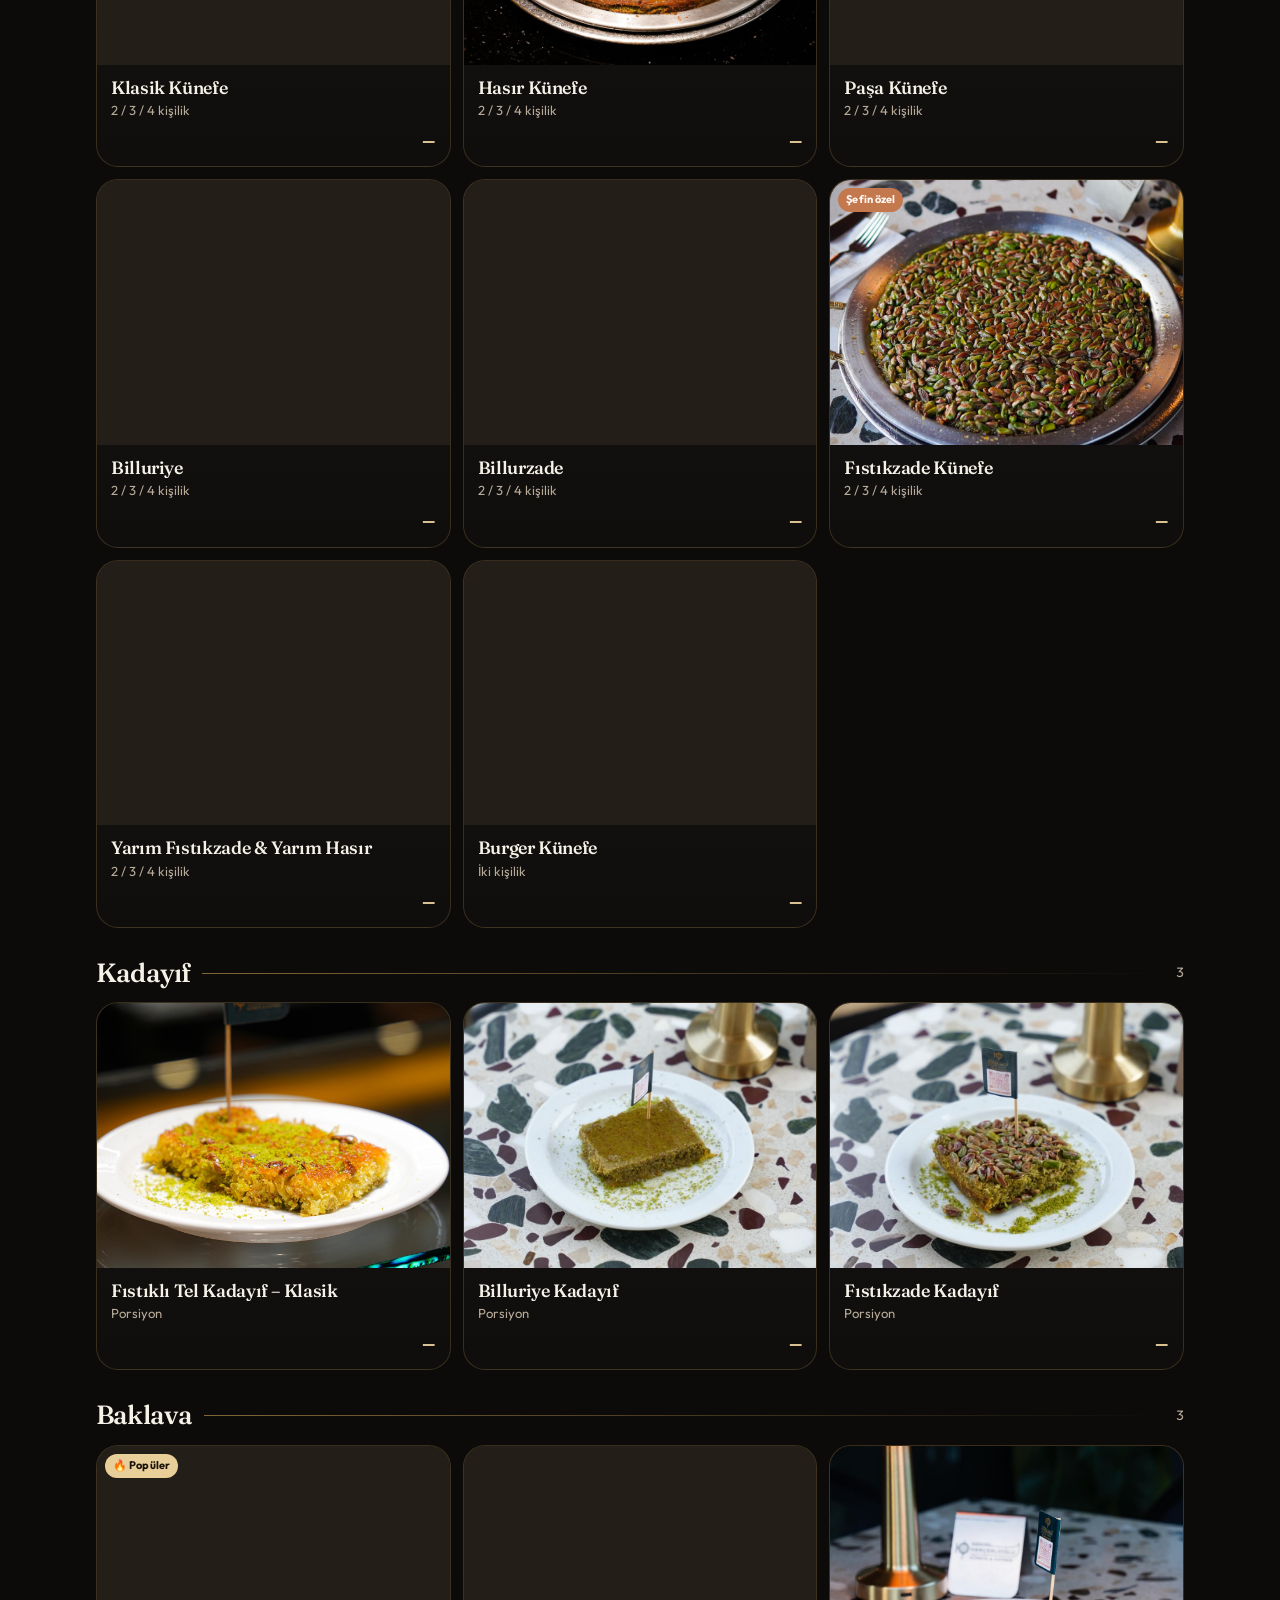
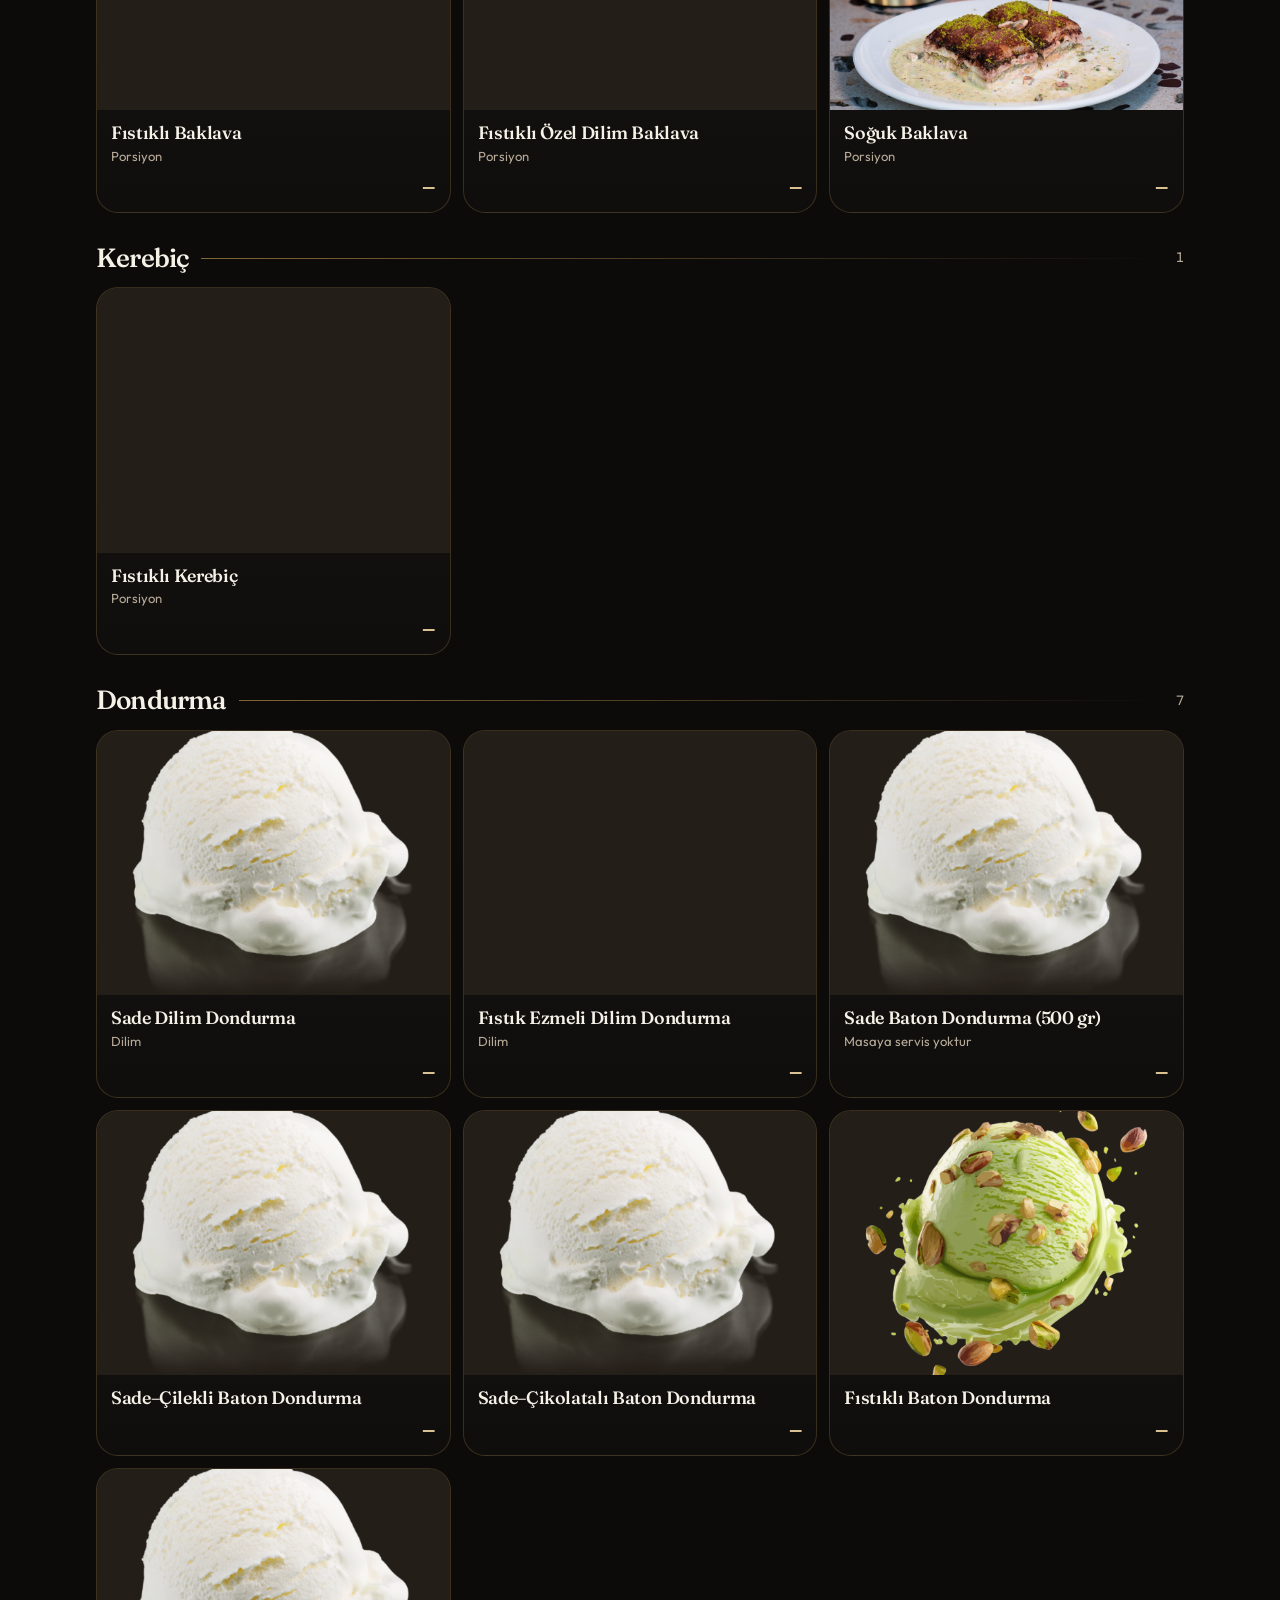
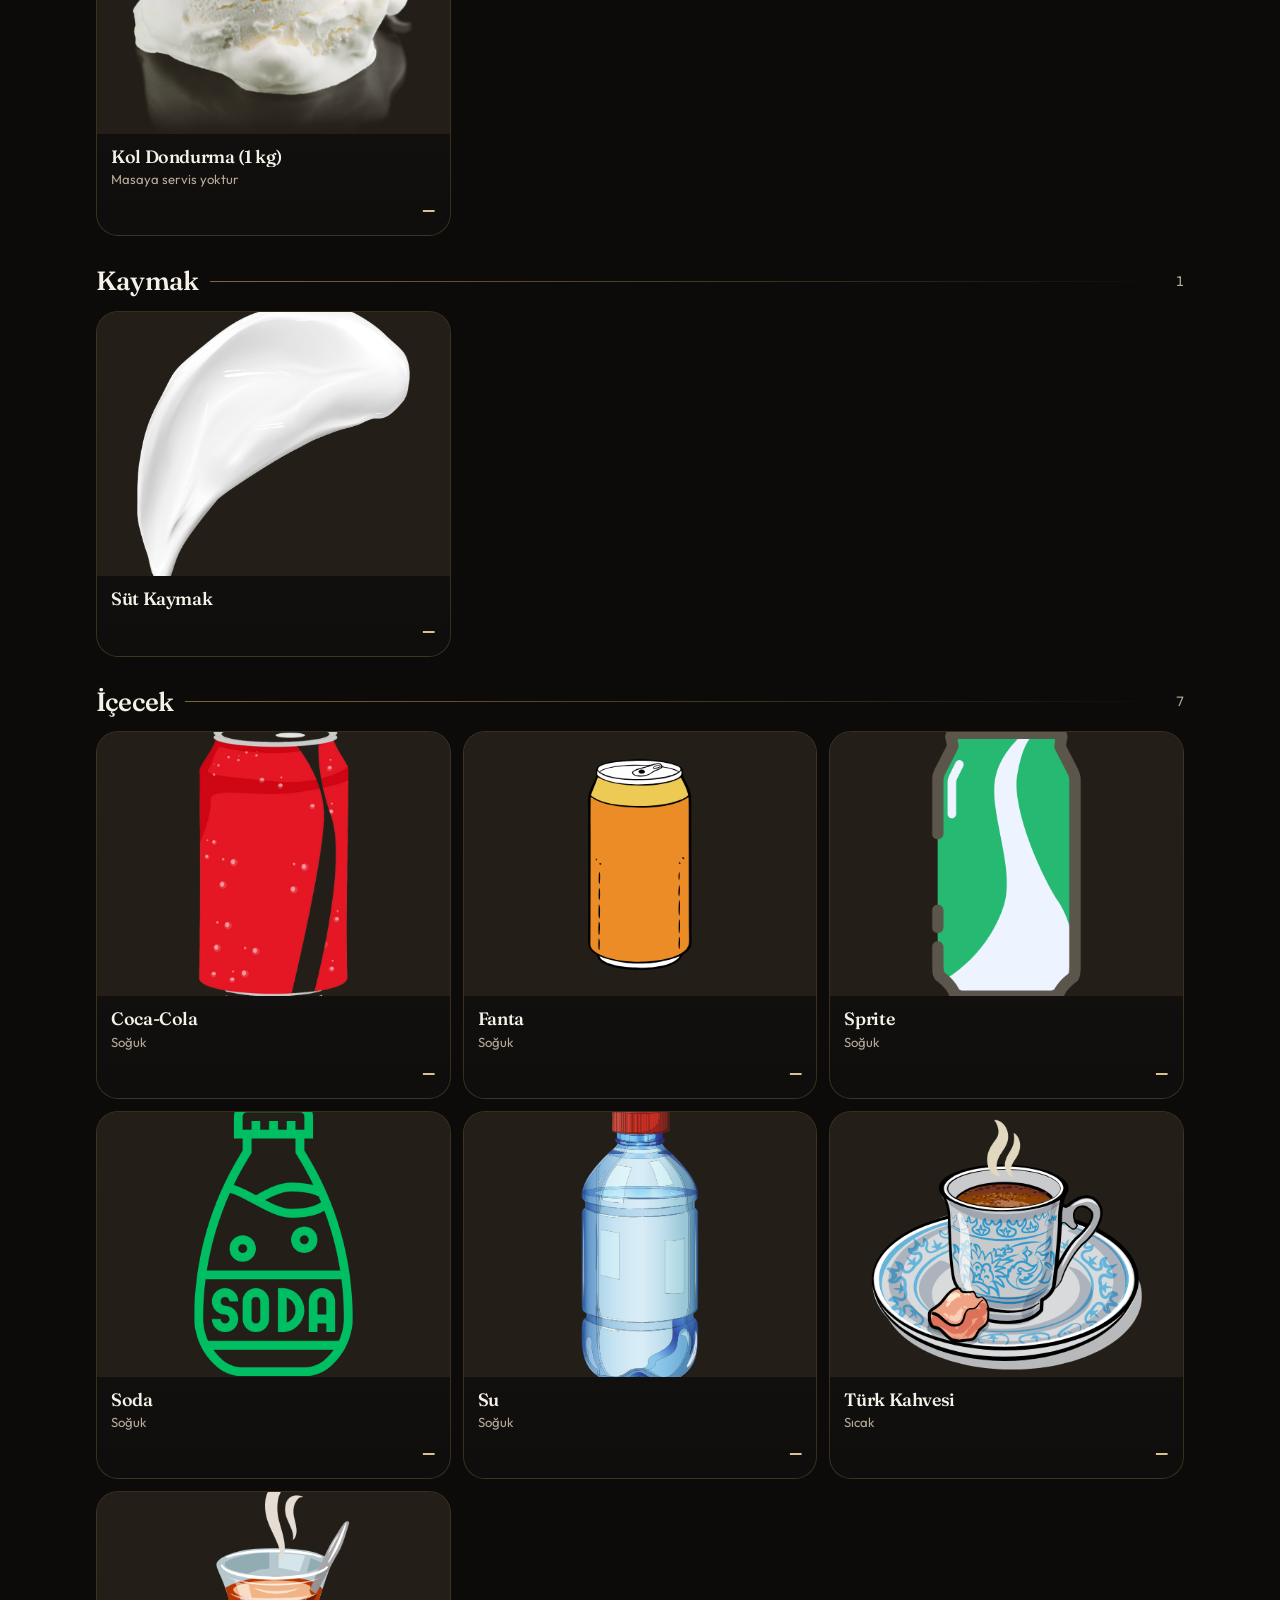
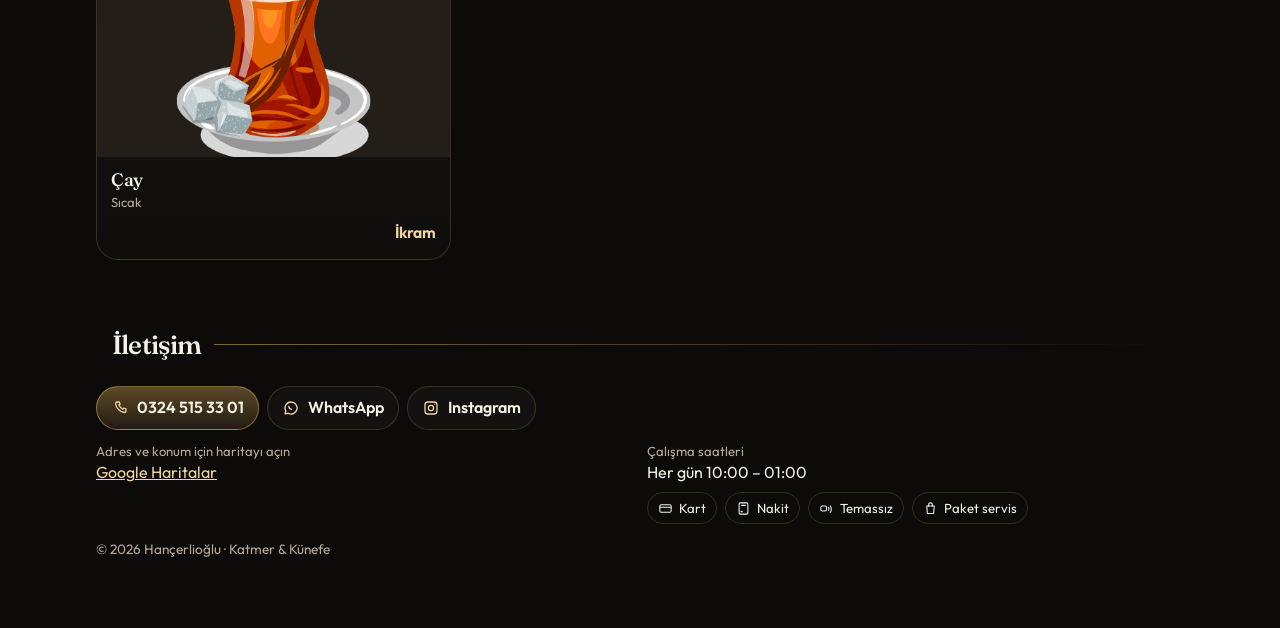
==== commit cc5ae97d: "Add files via upload" ====
--- a/index.html
+++ b/index.html
@@ -1,1932 +1,191 @@
 <!doctype html>
 <html lang="tr">
-
 <head>
-  <meta charset="utf-8" />
-  <meta name="viewport" content="width=device-width, initial-scale=1, viewport-fit=cover" />
-  <title>Hançerlioglu Katmer Künefe – Menü</title>
-  <meta name="description" content="Hançerlioglu Katmer Künefe: Katmer, Künefe, Kadayıf, Dondurma ve İçecekler.">
+  <meta charset="utf-8">
+  <meta name="viewport" content="width=device-width, initial-scale=1, viewport-fit=cover">
+  <meta name="theme-color" content="#0c0b0a">
+  <title>Hançerlioğlu Katmer Künefe – Menü</title>
+  <meta name="description" content="Gaziantepli Hançerlioğlu: katmer, künefe, kadayıf, baklava, dondurma ve içecekler.">
   <link rel="preconnect" href="https://fonts.googleapis.com">
   <link rel="preconnect" href="https://fonts.gstatic.com" crossorigin>
-  <link
-    href="https://fonts.googleapis.com/css2?family=Montserrat:wght@300;400;600;800&family=Playfair+Display:wght@600;700&display=swap"
-    rel="stylesheet">
-  <style>
-    :root {
-      --gold: #d4af37;
-      --gold-soft: #e5c661;
-      --gold-weak: #c8a94b;
-      --black: #0a0a0c;
-      --card: #121216;
-      --muted: #b9b9c2;
-      --radius: 18px;
-      --shadow: 0 10px 30px rgba(0, 0, 0, .45);
-    }
+  <link href="https://fonts.googleapis.com/css2?family=Fraunces:opsz,wght@9..144,500;9..144,600&family=Outfit:wght@400;500;600;700&display=swap" rel="stylesheet">
+  <link rel="stylesheet" href="css/menu.css">
+  <link rel="icon" href="images/logo1.jpeg">
+</head>
+<body>
+  <a class="skip" href="#menu">Menüye geç</a>
+  <div id="top"></div>
 
-    html {
-      scroll-behavior: smooth
-    }
+  <header class="sticky-stack">
+    <div class="wrap">
+      <div class="brand-row">
+        <a class="brand" href="#top">
+          <span class="brand-mark">
+            <img src="images/logo1.jpeg" alt="">
+            <span class="status-dot" id="status-dot"></span>
+          </span>
+          <span class="brand-text">
+            <small>GAZİANTEPLİ</small>
+            <h1>HANÇERLİOĞLU</h1>
+          </span>
+        </a>
+        <div class="brand-actions">
+          <div class="desktop-links">
+            <a class="icon-btn" href="tel:+903245153301" data-i18n-aria="call" aria-label="Ara">
+              <svg viewBox="0 0 24 24" aria-hidden="true"><path d="M8 4h3l1.2 3-1.8 1.1a12 12 0 0 0 5.5 5.5L17 12l3 1.2v3A2 2 0 0 1 18 18 14 14 0 0 1 6 6a2 2 0 0 1 2-2z"></path></svg>
+            </a>
+            <a class="icon-btn" href="https://maps.google.com/maps?hl=tr&amp;gl=tr&amp;um=1&amp;ie=UTF-8&amp;fb=1&amp;sa=X&amp;ftid=0x14d863d6aa5cb5a1:0xee5a86b6f844a737" target="_blank" rel="noopener" data-i18n-aria="directions" aria-label="Yol tarifi">
+              <svg viewBox="0 0 24 24" aria-hidden="true"><path d="M12 21s7-6.2 7-11a7 7 0 1 0-14 0c0 4.8 7 11 7 11z"></path><circle cx="12" cy="10" r="2.2"></circle></svg>
+            </a>
+            <a class="icon-btn" href="https://www.instagram.com/hancerlioglukatmer/" target="_blank" rel="noopener" data-i18n-aria="instagram" aria-label="Instagram">
+              <svg viewBox="0 0 24 24" aria-hidden="true"><rect x="4" y="4" width="16" height="16" rx="4"></rect><circle cx="12" cy="12" r="3.5"></circle><circle cx="17.2" cy="6.8" r="0.8" fill="currentColor" stroke="none"></circle></svg>
+            </a>
+          </div>
+          <div class="lang" role="group" data-i18n-aria="langLabel" aria-label="Dil">
+            <button type="button" class="lang-btn is-on" data-lang="tr" aria-pressed="true">TR</button>
+            <button type="button" class="lang-btn" data-lang="en" aria-pressed="false">EN</button>
+          </div>
+        </div>
+      </div>
 
-    body {
-      margin: 0;
-      background:
-        radial-gradient(1200px 600px at 20% -10%, rgba(212, 175, 55, .12), transparent 50%),
-        radial-gradient(1000px 500px at 110% 20%, rgba(229, 198, 97, .08), transparent 45%),
-        var(--black);
-      color: #f5f5f7;
-      font-family: Montserrat, system-ui, -apple-system, Segoe UI, Roboto, Arial, sans-serif;
-    }
+      <form id="search-form" class="search-row" role="search" autocomplete="off">
+        <label class="search">
+          <span class="sr-only" data-i18n="searchLabel">Menüde ara</span>
+          <svg class="search-ico" viewBox="0 0 24 24" aria-hidden="true"><circle cx="11" cy="11" r="6.5"></circle><path d="M16 16.5L20 20.5"></path></svg>
+          <input id="q" type="text" inputmode="search" enterkeyhint="search" autocomplete="off" autocapitalize="none" spellcheck="false" data-i18n-placeholder="searchPh" placeholder="Katmer, fıstık, künefe…">
+          <button type="button" id="q-clear" hidden data-i18n-aria="clear" aria-label="Temizle">×</button>
+        </label>
+      </form>
 
-    /* NAV */
-    header.nav {
-      position: sticky;
-      top: 0;
-      z-index: 20;
-      backdrop-filter: blur(8px);
-      background: color-mix(in oklab, #000 85%, var(--gold) 15% / 24%);
-      border-bottom: 1px solid rgba(229, 198, 97, .18);
-    }
-
-    .nav-wrap {
-      display: flex;
-      align-items: center;
-      gap: 18px;
-      padding: 10px 18px;
-      max-width: 1200px;
-      margin: auto;
-    }
-
-    .logo {
-      font-weight: 800;
-      letter-spacing: .7px;
-      color: var(--gold);
-      text-decoration: none;
-    }
-
-    .logo img {
-      height: clamp(36px, 5vw, 64px);
-      width: auto;
-      display: block
-    }
-
-    .nav-links {
-      margin-left: auto;
-      display: flex;
-      gap: 10px;
-      flex-wrap: wrap
-    }
-
-    .nav-links a {
-      color: #eaeaea;
-      text-decoration: none;
-      padding: 10px 14px;
-      border-radius: 999px;
-      font-size: .95rem;
-      border: 1px solid transparent;
-    }
-
-    .nav-links a:hover {
-      border-color: rgba(212, 175, 55, .35);
-      color: #fff
-    }
-
-    .nav-links .icon {
-      display: grid;
-      place-items: center;
-      width: 38px;
-      height: 38px;
-      padding: 0;
-      border-radius: 999px;
-      border: 1px solid rgba(229, 198, 97, .35)
-    }
-
-    /* Sadece harita ikonundaki PNG'yi büyüt (daire aynı boyda) */
-    .nav-links .icon.map img {
-      width: 20px;
-      height: 20px;
-      transform: scale(3.3);
-    }
-
-    .nav-links .icon svg {
-      width: 20px;
-      height: 20px;
-      fill: none;
-      stroke: var(--gold);
-      stroke-width: 1.6
-    }
-
-    .nav-links .icon:hover {
-      background: linear-gradient(180deg, rgba(212, 175, 55, .16), rgba(212, 175, 55, .03));
-      box-shadow: 0 6px 18px rgba(212, 175, 55, .18)
-    }
-
-    /* HERO */
-    .hero {
-      position: relative;
-      min-height: 86svh;
-      display: grid;
-      place-items: center;
-      overflow: hidden;
-    }
-
-    .hero::before {
-      content: "";
-      position: absolute;
-      inset: -40%;
-      background: conic-gradient(from 0deg, rgba(212, 175, 55, .08), transparent 30%, rgba(212, 175, 55, .08) 60%, transparent 85%);
-      filter: blur(60px);
-      animation: swirl 18s linear infinite;
-      pointer-events: none;
-      /* tıklama sorununu önler */
-    }
-
-    @keyframes swirl {
-      to {
-        transform: rotate(360deg)
-      }
-    }
-
-    .hero-inner {
-      text-align: center;
-      max-width: 1000px;
-      padding: 24px;
-      z-index: 2;
-    }
-
-    .brand {
-      font-family: "Playfair Display", serif;
-      font-weight: 700;
-      font-size: clamp(40px, 7vw, 76px);
-      letter-spacing: .5px;
-      margin: 0 0 12px;
-    }
-
-    .brand em {
-      color: var(--gold);
-      font-style: normal;
-      text-shadow: 0 0 22px rgba(212, 175, 55, .25)
-    }
-
-    .tag {
-      color: var(--muted);
-      font-weight: 400;
-      letter-spacing: .3px;
-      margin: 0 auto 28px;
-      max-width: 720px;
-      line-height: 1.6;
-    }
-
-    .cta {
-      display: inline-grid;
-      place-items: center;
-      padding: 14px 22px;
-      border-radius: 999px;
-      border: 1px solid color-mix(in oklab, var(--gold) 80%, #fff 20%);
-      background: linear-gradient(180deg, rgba(212, 175, 55, .18), rgba(212, 175, 55, .04));
-      color: #fff;
-      text-decoration: none;
-      font-weight: 600;
-      letter-spacing: .3px;
-      box-shadow: var(--shadow);
-      position: relative;
-      overflow: hidden;
-    }
-
-    .cta::after {
-      content: "";
-      position: absolute;
-      inset: 0;
-      background: linear-gradient(120deg, transparent, rgba(255, 255, 255, .25), transparent);
-      transform: translateX(-120%);
-      filter: blur(6px)
-    }
-
-    .cta:hover::after {
-      animation: shine 1s ease
-    }
-
-    @keyframes shine {
-      to {
-        transform: translateX(120%)
-      }
-    }
-
-    /* LAYOUT */
-    section {
-      padding: 54px 18px
-        /* Navbar'ın arkasında kalmasını engeller */
-    }
-
-    .container {
-      max-width: 1200px;
-      margin: auto
-    }
-
-    .section-title {
-      display: flex;
-      align-items: center;
-      gap: 12px;
-      margin: 10px 0 20px
-    }
-
-    .section-title h2 {
-      font-family: "Playfair Display", serif;
-      font-weight: 700;
-      font-size: clamp(26px, 3.6vw, 38px);
-      margin: 0
-    }
-
-    .divider {
-      height: 1px;
-      flex: 1;
-      background: linear-gradient(90deg, rgba(212, 175, 55, .45), rgba(212, 175, 55, .1));
-      border-radius: 999px
-    }
-
-    /* CARDS */
-    .grid {
-      display: grid;
-      gap: 14px;
-      grid-template-columns: repeat(1, minmax(0, 1fr))
-    }
-
-    @media(min-width:640px) {
-      .grid {
-        grid-template-columns: repeat(2, minmax(0, 1fr))
-      }
-    }
-
-    @media(min-width:960px) {
-      .grid {
-        grid-template-columns: repeat(3, minmax(0, 1fr))
-      }
-    }
-
-    .card {
-      background: linear-gradient(180deg, rgba(255, 255, 255, .02), rgba(255, 255, 255, .00));
-      border: 1px solid rgba(229, 198, 97, .22);
-      border-radius: var(--radius);
-      padding: 18px 18px 18px 116px;
-      box-shadow: var(--shadow);
-      position: relative;
-      overflow: hidden;
-      isolation: isolate;
-      transform: translateY(14px);
-      opacity: 0;
-      cursor: zoom-in;
-      /* tıklanabilir his */
-    }
-
-    .card::before {
-      content: "";
-      position: absolute;
-      inset: -2px;
-      border-radius: calc(var(--radius) + 2px);
-      padding: 1px;
-      background: linear-gradient(120deg, rgba(212, 175, 55, .55), rgba(212, 175, 55, .10), rgba(212, 175, 55, .55));
-      -webkit-mask: linear-gradient(#000 0 0) content-box, linear-gradient(#000 0 0);
-      -webkit-mask-composite: xor;
-      mask-composite: exclude;
-      opacity: .28;
-    }
-
-    .card::after {
-      content: "";
-      position: absolute;
-      left: 22px;
-      top: 50%;
-      transform: translateY(-50%);
-      width: 78px;
-      height: 78px;
-      border-radius: 50%;
-      background: var(--card-img) center/cover no-repeat, radial-gradient(circle at 30% 30%, rgba(212, 175, 55, .18), transparent 60%);
-      border: 1px solid rgba(229, 198, 97, .55);
-      box-shadow: 0 6px 18px rgba(212, 175, 55, .18), inset 0 0 0 1px rgba(0, 0, 0, .35);
-    }
-
-    .card:hover::after {
-      transform: translateY(-50%) scale(1.04)
-    }
-
-    @media(max-width:480px) {
-      .card {
-        padding-left: 96px
-      }
-
-      .card::after {
-        width: 60px;
-        height: 60px;
-        left: 16px
-      }
-    }
-
-    .card:hover {
-      box-shadow: 0 12px 38px rgba(212, 175, 55, .16)
-    }
-
-    .card h3 {
-      margin: 0 0 8px;
-      font-size: 1.1rem;
-      font-weight: 700;
-      letter-spacing: .2px
-    }
-
-    .price {
-      color: var(--gold-soft);
-      font-weight: 700;
-      letter-spacing: .3px
-    }
-
-    .note {
-      color: var(--muted);
-      font-size: .92rem
-    }
-
-    .badge {
-      display: inline-block;
-      font-size: .78rem;
-      letter-spacing: .3px;
-      padding: 6px 10px;
-      border-radius: 999px;
-      border: 1px solid rgba(229, 198, 97, .4);
-      color: #fff;
-      background: linear-gradient(180deg, rgba(212, 175, 55, .16), rgba(212, 175, 55, .03));
-      margin-bottom: 10px
-    }
-
-    .reveal {
-      animation: rise .8s cubic-bezier(.22, .8, .22, 1) forwards
-    }
-
-    @keyframes rise {
-      to {
-        transform: translateY(0);
-        opacity: 1
-      }
-    }
-
-    .spark {
-      height: 2px;
-      background: linear-gradient(90deg, transparent, rgba(212, 175, 55, .8), transparent);
-      filter: blur(.4px);
-      margin: 16px 0
-    }
-
-    /* FOOTER */
-    footer {
-      padding: 38px 18px;
-      border-top: 1px solid rgba(229, 198, 97, .18);
-      background: linear-gradient(180deg, rgba(229, 198, 97, .06), transparent 60%)
-    }
-
-    .muted {
-      color: var(--muted)
-    }
-
-    .map {
-      color: var(--gold);
-      text-decoration: none;
-      border-bottom: 1px dashed rgba(229, 198, 97, .55)
-    }
-
-    .map:hover {
-      filter: brightness(1.1)
-    }
-
-    /* ZOOM OVERLAY */
-    .zoom {
-      position: fixed;
-      inset: 0;
-      display: grid;
-      place-items: center;
-      opacity: 0;
-      pointer-events: none;
-      z-index: -1;
-      transition: opacity .2s ease
-    }
-
-    .zoom.open {
-      opacity: 1;
-      pointer-events: auto;
-      z-index: 9999
-    }
-
-    .zoom-backdrop {
-      position: absolute;
-      inset: 0;
-      background: rgba(0, 0, 0, .82);
-      backdrop-filter: blur(2px)
-    }
-
-    .zoom-img {
-      position: relative;
-      max-width: 92vw;
-      max-height: 90vh;
-      border-radius: 22px;
-      border: 1px solid rgba(229, 198, 97, .55);
-      box-shadow: 0 30px 80px rgba(0, 0, 0, .55), inset 0 0 0 1px rgba(0, 0, 0, .35);
-      animation: pop .18s cubic-bezier(.22, .8, .22, 1);
-    }
-
-    @keyframes pop {
-      from {
-        transform: scale(.94);
-        opacity: .6
-      }
-
-      to {
-        transform: scale(1);
-        opacity: 1
-      }
-    }
-
-    /* Footer iletişim + rozetler */
-    .contact {
-      display: flex;
-      gap: 10px;
-      flex-wrap: wrap;
-      margin: 10px 0 18px
-    }
-
-    .btn {
-      display: inline-grid;
-      grid-auto-flow: column;
-      align-items: center;
-      gap: 8px;
-      padding: 10px 14px;
-      border-radius: 999px;
-      text-decoration: none;
-      color: #fff;
-      border: 1px solid rgba(229, 198, 97, .35);
-      background: linear-gradient(180deg, rgba(212, 175, 55, .16), rgba(212, 175, 55, .03));
-      box-shadow: var(--shadow)
-    }
-
-    .btn.solid {
-      background: linear-gradient(180deg, rgba(212, 175, 55, .45), rgba(212, 175, 55, .10));
-      border-color: rgba(229, 198, 97, .6)
-    }
-
-    .btn:hover {
-      box-shadow: 0 12px 38px rgba(212, 175, 55, .16)
-    }
-
-    .btn svg {
-      width: 18px;
-      height: 18px;
-      fill: none;
-      stroke: var(--gold);
-      stroke-width: 1.6
-    }
-
-    .info-grid {
-      display: grid;
-      gap: 10px;
-      margin: 8px 0 14px
-    }
-
-    @media(min-width:640px) {
-      .info-grid {
-        grid-template-columns: 1fr 1fr
-      }
-    }
-
-    .badges {
-      display: flex;
-      gap: 8px;
-      flex-wrap: wrap;
-      margin: 6px 0 12px
-    }
-
-    .chip {
-      display: inline-grid;
-      grid-auto-flow: column;
-      align-items: center;
-      gap: 6px;
-      padding: 6px 10px;
-      border-radius: 999px;
-      color: #fff;
-      border: 1px solid rgba(229, 198, 97, .35);
-      background: linear-gradient(180deg, rgba(212, 175, 55, .12), rgba(212, 175, 55, .02))
-    }
-
-    .chip svg {
-      width: 16px;
-      height: 16px;
-      fill: none;
-      stroke: var(--gold);
-      stroke-width: 1.6
-    }
-
-    /* (Opsiyonel) Mobil sabit ara butonu */
-    @media(max-width:640px) {
-      .fab-call {
-        position: fixed;
-        right: 16px;
-        bottom: 16px;
-        padding: 12px 18px;
-        border-radius: 999px;
-        background: linear-gradient(180deg, rgba(212, 175, 55, .45), rgba(212, 175, 55, .10));
-        border: 1px solid rgba(229, 198, 97, .6);
-        color: #fff;
-        text-decoration: none;
-        box-shadow: var(--shadow)
-      }
-    }
-
-    .lang-switch {
-      display: flex;
-      gap: 8px;
-      margin-left: 6px
-    }
-
-    .lang-btn {
-      background: linear-gradient(180deg, rgba(212, 175, 55, .16), rgba(212, 175, 55, .03));
-      border: 1px solid rgba(229, 198, 97, .35);
-      border-radius: 999px;
-      color: #fff;
-      padding: 8px 12px;
-      cursor: pointer
-    }
-
-    .lang-btn.active {
-      background: linear-gradient(180deg, rgba(212, 175, 55, .45), rgba(212, 175, 55, .10));
-      border-color: rgba(229, 198, 97, .6);
-      box-shadow: var(--shadow)
-    }
-
-    /* Zoom içeriği – görsel + metin */
-    .zoom-content {
-      position: relative;
-      max-width: 1100px;
-      width: min(92vw, 1100px);
-      max-height: 90vh;
-      display: grid;
-      grid-template-columns: 1.2fr .9fr;
-      gap: 18px;
-      padding: 16px;
-      border-radius: 22px;
-      border: 1px solid rgba(229, 198, 97, .55);
-      background: rgba(8, 8, 10, .6);
-      box-shadow: 0 30px 80px rgba(0, 0, 0, .55), inset 0 0 0 1px rgba(0, 0, 0, .35);
-      animation: pop .18s cubic-bezier(.22, .8, .22, 1);
-      backdrop-filter: blur(6px);
-    }
-
-    .zoom-content .zoom-img {
-      width: 100%;
-      height: auto;
-      border-radius: 16px;
-      border: 1px solid rgba(229, 198, 97, .4);
-    }
-
-    .zoom-panel {
-      overflow: auto;
-      padding-right: 6px;
-    }
-
-    .zoom-title {
-      margin: 0 0 8px;
-      font-size: clamp(1.1rem, 2vw, 1.4rem);
-      color: #fff;
-    }
-
-    .zoom-desc {
-      margin: 0 0 12px;
-      color: var(--muted);
-      line-height: 1.6;
-    }
-
-    .zoom-tags {
-      display: flex;
-      gap: 8px;
-      flex-wrap: wrap;
-    }
-
-    .zoom-tags .chip {
-      margin: 0
-    }
-
-    /* Daha görünür ve büyük X butonu */
-    .zoom-close {
-      position: absolute;
-      top: max(10px, env(safe-area-inset-top));
-      right: 10px;
-      z-index: 2;
-      /* içeriğin üstünde */
-      font-size: 18px;
-      /* X boyutu */
-      line-height: 1;
-      min-width: 44px;
-      /* rahat dokunma alanı (WCAG) */
-      min-height: 44px;
-      padding: 10px 14px;
-      border-radius: 12px;
-      border: 1px solid rgba(229, 198, 97, .55);
-      color: #fff;
-      cursor: pointer;
-      background:
-        linear-gradient(180deg, rgba(12, 12, 15, .92), rgba(12, 12, 15, .66));
-      /* koyu arka plan */
-      box-shadow:
-        0 10px 24px rgba(0, 0, 0, .45),
-        inset 0 0 0 1px rgba(0, 0, 0, .35);
-      backdrop-filter: blur(4px);
-    }
-
-    .zoom-close:hover {
-      filter: brightness(1.08);
-      border-color: rgba(229, 198, 97, .75);
-    }
-
-    .zoom-close:focus-visible {
-      outline: 2px solid color-mix(in oklab, var(--gold) 80%, #fff 20%);
-      outline-offset: 2px;
-    }
-
-    @media (max-width: 860px) {
-      .zoom-close {
-        font-size: 20px;
-        /* mobilde biraz daha büyük */
-        right: 8px;
-      }
-
-      /* Mobil düzen – senin mevcut ayarlarınla uyumlu, dokunmayabilirsin.
-     Sadece referans için aynı blok bırakıldı. */
-      .zoom-content {
-        display: flex;
-        flex-direction: column;
-        max-height: 92svh;
-        height: min(92svh, 100dvh);
-        overflow: hidden;
-      }
-
-      .zoom-content .zoom-img {
-        max-height: 44svh;
-        width: 100%;
-        object-fit: cover;
-      }
-
-      .zoom-panel {
-        flex: 1;
-        overflow: auto;
-        padding-right: 6px;
-        padding-bottom: max(8px, env(safe-area-inset-bottom));
-        -webkit-overflow-scrolling: touch;
-      }
-    }
-
-    /* --- ÇOKLU SEÇENEK (DAİRESEL RESİMLİ) --- */
-
-    /* 1. Kapsayıcı Kart Ayarları */
-    .card.multi-choice-wrapper {
-      /* Ana kartın solundaki boşluğu ve resmi kaldırıyoruz */
-      padding: 18px !important;
-      display: flex;
-      flex-direction: column;
-      gap: 12px;
-    }
-
-    .card.multi-choice-wrapper::after {
-      display: none !important;
-      /* Ana kartın büyük resmini gizle */
-    }
-
-    /* Sadece .multi-choice-wrapper içindeki h3 etiketini hedefliyoruz */
-    .card.multi-choice-wrapper h3 {
-      text-align: center;
-      /* Başlığı tam ortaya getirir */
-      padding-bottom: 8px;
-      /* Altındaki çizgi için boşluk */
-      /* Altına çizgi ekler */
-    }
-
-
-
-    /* 3. Mini Kart Yapısı (Satır) */
-    .mini-card {
-      position: relative;
-      padding-left: 74px;
-      /* Yuvarlak resim için soldan boşluk */
-      min-height: 60px;
-      /* Resim boyu kadar yükseklik */
-      display: flex;
-      align-items: center;
-      cursor: pointer;
-      transition: transform 0.2s ease;
-      border-radius: 12px;
-      padding-right: 10px;
-    }
-
-    .mini-card:hover {
-      background: rgba(255, 255, 255, 0.03);
-      /* Hover olunca hafif aydınlatma */
-    }
-
-    /* 4. Mini Yuvarlak Resim (Soldaki Daire) */
-    .mini-card::before {
-      content: "";
-      position: absolute;
-      left: 8px;
-      top: 50%;
-      transform: translateY(-50%);
-      width: 54px;
-      /* Daire genişliği */
-      height: 54px;
-      /* Daire yüksekliği */
-      border-radius: 50%;
-
-      /* HTML'deki style="--mini-img:..."'den resmi alır */
-      background: var(--mini-img) center/cover no-repeat;
-
-      border: 1px solid rgba(229, 198, 97, .55);
-      box-shadow: 0 4px 12px rgba(0, 0, 0, 0.3);
-    }
-
-    /* 5. Yazı ve Fiyat Alanı */
-    .mini-content h4 {
-      margin: 0 0 4px;
-      font-size: 0.95rem;
-      color: #f5f5f7;
-      font-weight: 600;
-    }
-
-    .mini-content .price {
-      font-size: 0.95rem;
-      /* Senin ana price rengini miras alır ama garanti olsun */
-      color: var(--gold-soft);
-    }
-
-    /* İki seçenek arasındaki ince çizgi */
-    .mini-divider {
-      height: 1px;
-      background: linear-gradient(90deg, transparent, rgba(229, 198, 97, .2), transparent);
-      width: 100%;
-    }
-  </style>
-</head>
-
-<body>
-  <header class="nav">
-    <div class="nav-wrap">
-      <a class="logo" href="#top"><img src="images/logo1.jpeg" alt="Hançerlioğlu Katmer & Künefe"></a>
-      <nav class="nav-links">
-        <a href="#katmer">Katmer</a>
-        <a href="#kunefe">Künefe</a>
-        <a href="#kadayif">Kadayıf</a>
-        <a href="#baklava">Baklava</a>
-        <a href="#dondurma">Dondurma</a>
-        <a href="#kaymak">Kaymak</a>
-        <a href="#icecek">İçecek</a>
-
-        <!-- Google Maps ikonu -->
-        <a class="icon map"
-          href="https://www.google.com/maps/place//data=!4m2!3m1!1s0x14d8631979be5fed:0xfa3dca151f59f62?sa=X&ved=1t:8290&ictx=111"
-          target="_blank" rel="noopener" aria-label="Google Haritalar">
-          <img src="images/baklava.png" alt="">
-        </a>
-
-        <a class="icon ig" href="https://www.instagram.com/hancerlioglu_/" target="_blank" rel="noopener"
-          aria-label="Instagram">
-          <svg viewBox="0 0 24 24" aria-hidden="true">
-            <rect x="3" y="3" width="18" height="18" rx="5"></rect>
-            <circle cx="12" cy="12" r="4.5"></circle>
-            <circle cx="17.5" cy="6.5" r="1.3"></circle>
-          </svg>
-        </a>
-        <div class="lang-switch" role="group" aria-label="Language switch">
-          <button class="lang-btn active" data-lang="tr" aria-pressed="true">TR</button>
-          <button class="lang-btn" data-lang="en" aria-pressed="false">EN</button>
-        </div>
-
-      </nav>
+      <div id="filters" class="scroller" role="toolbar" data-i18n-aria="filtersLabel" aria-label="Filtreler"></div>
+      <nav id="cats" class="scroller" data-i18n-aria="catsLabel" aria-label="Kategoriler"></nav>
     </div>
   </header>
 
-  <section class="hero" id="top">
-    <div class="hero-inner">
-      <h1 class="brand"><em>Hançerlioğlu</em> Baklava & Katmer & Künefe</h1>
-      <p class="tag">Katmerden Künefeye, Baklavadan Kadayıfa… Şehrin en seçkin tatlılarını altın
-        dokunuşlarla keşfedin.</p>
-      <a class="cta" href="#menu">Menüyü Gör</a>
+  <main class="wrap">
+    <section class="intro">
+      <p class="lede" data-i18n="lede">Katmerden künefeye, baklavadan kadayıfa. Şehrin seçkin tatlıları, altın dokunuşlarla.</p>
+      <p class="hours-line" id="open-text">Açık · Her gün 10:00 – 01:00</p>
+    </section>
+
+    <section class="featured" id="featured" aria-labelledby="feat-title">
+      <div class="section-head">
+        <h2 id="feat-title" data-i18n="featured">Şefin vitrini</h2>
+        <span class="rule"></span>
+      </div>
+      <div class="feature-row" id="feature-row"></div>
+    </section>
+
+    <div id="menu">
+      <noscript>
+        <p class="empty">Menüyü görmek için JavaScript’i açın ya da bizi arayın: 0324 515 33 01</p>
+      </noscript>
     </div>
-  </section>
 
-  <section id="menu" class="container">
-    <div class="section-title">
-      <h2>Menümüz</h2>
-      <div class="divider"></div>
-    </div>
-  </section>
-
-  <!-- KATMER -->
-  <section id="katmer" class="container">
-    <span class="badge">Katmerler</span>
-    <div class="grid">
-      <article class="card" data-key="klasik-katmer" style="--card-img:url('images/klasikatmer.jpeg')">
-        <h3>Klasik Katmer</h3>
-        <div class="spark"></div>
-        <div class="price"></div>
-        <p class="note"></p>
-      </article>
-
-      <article class="card" data-key="muska-kaymakli" style="--card-img:url('images/muska.jpeg')">
-        <h3>Kaymaklı Muska Katmer</h3>
-        <div class="spark"></div>
-        <div class="price"></div>
-      </article>
-
-      <article class="card" data-key="muska-cikolatali" style="--card-img:url('images/muskac.jpeg')">
-        <h3>Çikolatalı Muska Katmer</h3>
-        <div class="spark"></div>
-        <div class="price"></div>
-      </article>
-
-      <article class="card" data-key="muska-cikolatali-kaymakli" style="--card-img:url('images/muskac.jpeg')">
-        <h3>Çikolatalı Kaymaklı Muska Katmer</h3>
-        <div class="spark"></div>
-        <div class="price"></div>
-      </article>
-
-      <article class="card" data-key="belcika-muska-cikolatali" style="--card-img:url('images/Belcikamuska.jpeg')">
-        <h3>Belçika Çikolatalı Muska Katmer</h3>
-        <div class="spark"></div>
-        <div class="price"></div>
-      </article>
-
-      <article class="card" data-key="beyaz-cikolatali-muska" style="--card-img:url('images/Beyazmuska.jpeg')">
-        <h3>Beyaz Çikolatalı Muska Katmer</h3>
-        <div class="spark"></div>
-        <div class="price"></div>
-      </article>
-
-      <article class="card" data-key="tepsi-katmer" style="--card-img:url('images/tepsi.jpeg')">
-        <h3>Tepsi Katmer</h3>
-        <div class="spark"></div>
-        <div class="price"></div>
-        <p class="note">Tek Porsiyon</p>
-      </article>
-
-      <article class="card multi-choice-wrapper">
-
-        <h3>Burma Katmer – Kaymaklı</h3>
-        <div class="spark"></div>
-
-        <div class="choices-container">
-
-          <div class="mini-card" data-key="burma-kaymakli-tek" style="--mini-img:url('images/burma1.jpeg')">
-            <div class="mini-content">
-              <h4>Tek Kişilik</h4>
-              <div class="price"></div>
-            </div>
-          </div>
-
-          <div class="mini-divider"></div>
-
-          <div class="mini-card" data-key="burma-kaymakli-uc" style="--mini-img:url('images/burma3.jpeg')">
-            <div class="mini-content">
-              <h4>Üç Kişilik</h4>
-              <div class="price"></div>
-            </div>
-          </div>
-
-        </div>
-      </article>
-      <article class="card multi-choice-wrapper">
-
-        <h3>Burma Katmer – Çikolatalı</h3>
-        <div class="spark"></div>
-
-        <div class="choices-container">
-
-          <div class="mini-card" data-key="burma-cikolatali-tek" style="--mini-img:url('images/burmac.jpeg')">
-            <div class="mini-content">
-              <h4>Tek Kişilik</h4>
-              <div class="price"></div>
-            </div>
-          </div>
-
-          <div class="mini-divider"></div>
-
-          <div class="mini-card" data-key="burma-cikolatali-uc" style="--mini-img:url('images/burmac3.jpeg')">
-            <div class="mini-content">
-              <h4>Üç Kişilik</h4>
-              <div class="price"></div>
-            </div>
-          </div>
-
-        </div>
-      </article>
-      <article class="card" data-key="burma-cikolatali-kaymakli" style="--card-img:url('images/burmac3.jpeg')">
-        <h3>Burma Katmer – Çikolatalı Kaymaklı</h3>
-        <div class="spark"></div>
-        <div class="price"></div>
-        <p class="note">Üç kişilik</p>
-      </article>
-
-      <article class="card" data-key="cubuk-katmer" style="--card-img:url('images/cubukatmer.jpeg')">
-        <h3>Çubuk Katmer</h3>
-        <div class="spark"></div>
-        <div class="price"></div>
-        <p class="note">Tek Porsiyon</p>
-      </article>
-
-      <article class="card" data-key="simit-cikolatali" style="--card-img:url('images/simit2.jpeg')">
-        <h3>Çikolatalı Simit Katmer</h3>
-        <div class="spark"></div>
-        <div class="price"></div>
-        <p class="note">Üç kişilik</p>
-      </article>
-
-      <article class="card" data-key="simit-kaymakli" style="--card-img:url('images/simit.jpeg')">
-        <h3>Kaymaklı Simit Katmer</h3>
-        <div class="spark"></div>
-        <div class="price"></div>
-        <p class="note">Üç kişilik</p>
-      </article>
-    </div>
-  </section>
-
-
-  <!-- KÜNEFE -->
-  <section id="kunefe" class="container">
-    <span class="badge">Künefeler</span>
-    <div class="grid">
-      <article class="card" data-key="klasik-kunefe-tek" style="--card-img:url('images/klasik.jpeg')">
-        <h3>Klasik Künefe</h3>
-        <div class="spark"></div>
-        <div class="price"></div>
-        <p class="note">Tek kişilik</p>
-      </article>
-
-      <article class="card" data-key="hasir-kunefe-tek" style="--card-img:url('images/hasır.jpeg')">
-        <h3>Hasır Künefe</h3>
-        <div class="spark"></div>
-        <div class="price"></div>
-        <p class="note">Tek kişilik</p>
-      </article>
-      <article class="card" data-key="stevia-kunefe-tek" style="--card-img:url('images/klasik.jpeg')">
-        <h3>Stevia Künefe</h3>
-        <div class="spark"></div>
-        <div style="font-size: 12px;">Düşük Kalorili</div>
-        <div class="price"></div>
-        <p class="note">Tek kişilik</p>
-      </article>
-
-      <article class="card" data-key="klasik-kunefe-24" style="--card-img:url('images/klasik2.jpeg')">
-        <h3>Klasik Künefe</h3>
-        <div class="spark"></div>
-        <div class="price"></div>
-        <p class="note">İki / Dört kişilik</p>
-      </article>
-
-      <article class="card" data-key="hasir-kunefe-24" style="--card-img:url('images/hasır.jpeg')">
-        <h3>Hasır Künefe</h3>
-        <div class="spark"></div>
-        <div class="price"></div>
-        <p class="note">İki / Dört kişilik</p>
-      </article>
-
-      <article class="card" data-key="pasa-kunefe-24" style="--card-img:url('images/pasa.jpeg')">
-        <h3>Paşa Künefe</h3>
-        <div class="spark"></div>
-        <div class="price"></div>
-        <p class="note">İki / Dört kişilik</p>
-      </article>
-
-      <article class="card" data-key="billuriye-24" style="--card-img:url('images/billuriye.jpeg')">
-        <h3>Billuriye</h3>
-        <div class="spark"></div>
-        <div class="price"></div>
-        <p class="note">İki / Dört kişilik</p>
-      </article>
-
-      <article class="card" data-key="billurzade-24" style="--card-img:url('images/billurzade.jpeg')">
-        <h3>Billurzade</h3>
-        <div class="spark"></div>
-        <div class="price"></div>
-        <p class="note">İki / Dört kişilik</p>
-      </article>
-
-      <article class="card" data-key="fistikzade-kunefe-24" style="--card-img:url('images/fistikzade.jpeg')">
-        <h3>Fıstıkzade Künefe</h3>
-        <div class="spark"></div>
-        <div class="price"></div>
-        <p class="note">İki / Dört kişilik</p>
-      </article>
-
-      <article class="card" data-key="yarim-fistikzade-hasir-24" style="--card-img:url('images/hasirfistik.jpeg')">
-        <h3>Yarım Fıstıkzade & Yarım Hasır</h3>
-        <div class="spark"></div>
-        <div class="price"></div>
-        <p class="note">İki / Dört kişilik</p>
-      </article>
-
-      <article class="card" data-key="burger-kunefe-2kisi" style="--card-img:url('images/placeholder.webp')">
-        <h3>Burger Künefe</h3>
-        <div class="spark"></div>
-        <div class="price"></div>
-        <p class="note">İki kişilik</p>
-      </article>
-    </div>
-  </section>
-
-  <!-- KADAYIF -->
-  <section id="kadayif" class="container">
-    <span class="badge">Kadayıflar</span>
-    <div class="grid">
-      <article class="card" data-key="fistikli-tel-kadayif-klasik" style="--card-img:url('images/kadaif.jpeg')">
-        <h3>Fıstıklı Tel Kadayıf – Klasik</h3>
-        <div class="spark"></div>
-        <div class="price"></div>
-        <p class="note">Porsiyon</p>
-      </article>
-
-      <article class="card" data-key="billuriye-kadayif" style="--card-img:url('images/billuriyekadaif.jpeg')">
-        <h3>Billuriye Kadayıf</h3>
-        <div class="spark"></div>
-        <div class="price"></div>
-        <p class="note">Porsiyon</p>
-      </article>
-      <article class="card" data-key="fistikzade-kadayif" style="--card-img:url('images/fistikzadekadaif.jpeg')">
-        <h3>Fıstıkzade Kadayıf</h3>
-        <div class="spark"></div>
-        <div class="price"></div>
-        <p class="note">Porsiyon</p>
-      </article>
-    </div>
-  </section>
-  <!-- BAKLAVA -->
-  <section id="baklava" class="container">
-    <span class="badge">Baklavalar</span>
-    <div class="grid">
-      <article class="card" data-key="fistikli-baklava" style="--card-img:url('images/baklavaki.jpeg')">
-        <h3>Fıstıklı Baklava</h3>
-        <div class="spark"></div>
-        <div class="price"></div>
-        <p class="note">Porsiyon</p>
-      </article>
-      <article class="card" data-key="fistikli-ozel-baklava" style="--card-img:url('images/baklava.jpeg')">
-        <h3>Fıstıklı Özel Dilim Baklava</h3>
-        <div class="spark"></div>
-        <div class="price"></div>
-        <p class="note">Porsiyon</p>
-      </article>
-      <article class="card" data-key="soguk-baklava" style="--card-img:url('images/placeholder.webp')">
-        <h3>Soğuk Baklava</h3>
-        <div class="spark"></div>
-        <div class="price"></div>
-        <p class="note">Porsiyon</p>
-      </article>
-    </div>
-  </section>
-  <!-- Kerebiç -->
-
-
-
-  <!-- DONDURMA -->
-  <section id="dondurma" class="container">
-    <span class="badge">Dondurmalar</span>
-    <div class="grid">
-      <article class="card" data-key="sade-dilim-dondurma" style="--card-img:url('images/dondurma.png')">
-        <h3>Sade Dilim Dondurma</h3>
-        <div class="spark"></div>
-        <div class="price"></div>
-      </article>
-      <article class="card" data-key="fistikli-dilim-dondurma" style="--card-img:url('images/fistiklidondurma.png')">
-        <h3>Fıstık Ezmeli Dilim Dondurma</h3>
-        <div class="spark"></div>
-        <div class="price"></div>
-      </article>
-
-      <article class="card" data-key="sade-baton-500gr" style="--card-img:url('images/dondurma.png')">
-        <h3>Sade Baton Dondurma (500gr)</h3>
-        <div class="spark"></div>
-        <div class="price"></div>
-        <p class="note">Masaya servisimiz yoktur.</p>
-      </article>
-
-      <article class="card" data-key="sade-cilekli-baton" style="--card-img:url('images/dondurma.png')">
-        <h3>Sade–Çilekli Baton Dondurma</h3>
-        <div class="spark"></div>
-        <div class="price"></div>
-      </article>
-
-      <article class="card" data-key="sade-cikolatali-baton" style="--card-img:url('images/dondurma.png')">
-        <h3>Sade–Çikolatalı Baton Dondurma</h3>
-        <div class="spark"></div>
-        <div class="price"></div>
-      </article>
-
-      <article class="card" data-key="fistikli-baton" style="--card-img:url('images/dondurma.png')">
-        <h3>Fıstıklı Baton Dondurma</h3>
-        <div class="spark"></div>
-        <div class="price"></div>
-      </article>
-
-      <article class="card" data-key="kol-dondurma-1kg" style="--card-img:url('images/dondurma.png')">
-        <h3>Kol Dondurma (1kg)</h3>
-        <div class="spark"></div>
-        <div class="price"></div>
-        <p class="note">Masaya servisimiz yoktur.</p>
-      </article>
-    </div>
-  </section>
-
-  <section id="kaymak" class="container">
-    <span class="badge">Kaymak</span>
-    <div class="grid">
-      <article class="card" data-key="kaymak" style="--card-img:url('images/Kaymak.png')">
-        <h3>Süt Kaymak</h3>
-        <div class="spark"></div>
-        <div class="price"></div>
-      </article>
-    </div>
-  </section>
-
-  <!-- İÇECEKLER -->
-  <section id="icecek" class="container">
-    <span class="badge">İçecekler</span>
-    <div class="grid">
-      <article class="card" data-key="coca-cola" style="--card-img:url('images/cola.png')">
-        <h3>Coca-Cola</h3>
-        <div class="spark"></div>
-        <div class="price"></div>
-        <p class="note">Soğuk</p>
-      </article>
-
-      <article class="card" data-key="fanta" style="--card-img:url('images/fanta.png')">
-        <h3>Fanta</h3>
-        <div class="spark"></div>
-        <div class="price"></div>
-        <p class="note">Soğuk</p>
-      </article>
-
-      <article class="card" data-key="sprite" style="--card-img:url('images/sprite.png')">
-        <h3>Sprite</h3>
-        <div class="spark"></div>
-        <div class="price"></div>
-        <p class="note">Soğuk</p>
-      </article>
-
-      <article class="card" data-key="soda" style="--card-img:url('images/soda.png')">
-        <h3>Soda</h3>
-        <div class="spark"></div>
-        <div class="price"></div>
-        <p class="note">Soğuk</p>
-      </article>
-
-      <article class="card" data-key="su" style="--card-img:url('images/su.png')">
-        <h3>Su</h3>
-        <div class="spark"></div>
-        <div class="price"></div>
-        <p class="note">Soğuk</p>
-      </article>
-
-      <article class="card" data-key="turk-kahvesi" style="--card-img:url('images/kahve.png')">
-        <h3>Türk Kahvesi</h3>
-        <div class="spark"></div>
-        <div class="price"></div>
-        <p class="note">Sıcak</p>
-      </article>
-
-      <article class="card" data-key="cay" style="--card-img:url('images/cay.png')">
-        <h3>Çay</h3>
-        <div class="spark"></div>
-        <div class="price">İkram</div>
-        <p class="note">Sıcak</p>
-      </article>
-    </div>
-  </section>
-
-  <footer>
-    <div class="container">
-      <div class="section-title">
-        <h2>İletişim</h2>
-        <div class="divider"></div>
+    <footer>
+      <div class="section-head">
+        <h2 data-i18n="contact">İletişim</h2>
+        <span class="rule"></span>
       </div>
-
-      <!-- İLETİŞİM BUTONLARI -->
       <div class="contact">
-        <a class="btn solid" href="tel:+903245153301" aria-label="Telefonla ara">
-          <svg viewBox="0 0 24 24">
-            <path
-              d="M22 16.9v2.2a2 2 0 0 1-2.2 2c-3.5-.3-6.8-1.9-9.4-4.5S4.3 10.9 4 7.4A2 2 0 0 1 6.2 5h2.2a1 1 0 0 1 1 .8l.7 3a1 1 0 0 1-.3 1l-1.4 1.4a12.8 12.8 0 0 0 5.4 5.4l1.4-1.4a1 1 0 0 1 1-.3l3 .7a1 1 0 0 1 .8 1z" />
-          </svg>
+        <a class="btn solid" href="tel:+903245153301">
+          <svg viewBox="0 0 24 24" aria-hidden="true"><path d="M8 4h3l1.2 3-1.8 1.1a12 12 0 0 0 5.5 5.5L17 12l3 1.2v3A2 2 0 0 1 18 18 14 14 0 0 1 6 6a2 2 0 0 1 2-2z"></path></svg>
           0324 515 33 01
         </a>
-        <a class="btn" href="https://wa.me/903245153301" target="_blank" rel="noopener" aria-label="WhatsApp">
-          <svg viewBox="0 0 24 24">
-            <path d="M20 12a8 8 0 0 1-11.9 7l-3 1 1-2.9A8 8 0 1 1 20 12z" />
-            <path
-              d="M8.5 9.5c.2 3 2.7 5.5 5.7 5.7.4 0 .7-.2 1-.5l.7-.7c.3-.3.3-.8 0-1.1l-1.2-1.2a.8.8 0 0 0-1.1 0l-.4.4a.8.8 0 0 1-1 0l-1.8-1.8a.8.8 0 0 1 0-1l.4-.4c.3-.3.3-.8 0-1.1L10.1 6c-.3-.3-.8-.3-1.1 0l-.7.7c-.3.3-.5.6-.5 1z" />
-          </svg>
+        <a class="btn" href="https://wa.me/903245153301" target="_blank" rel="noopener">
+          <svg viewBox="0 0 24 24" aria-hidden="true"><path d="M12 4a8 8 0 0 0-6.9 12L4 20l4.1-1.1A8 8 0 1 0 12 4z"></path><path d="M9 10c.2 2 1.8 3.6 3.8 3.8"></path></svg>
           WhatsApp
         </a>
-        <a class="btn" href="https://www.instagram.com/hancerlioglukatmer/" target="_blank" rel="noopener"
-          aria-label="Instagram">
-          <svg viewBox="0 0 24 24">
-            <rect x="3" y="3" width="18" height="18" rx="5"></rect>
-            <circle cx="12" cy="12" r="4.5"></circle>
-            <circle cx="17.5" cy="6.5" r="1.3"></circle>
-          </svg>
+        <a class="btn" href="https://www.instagram.com/hancerlioglukatmer/" target="_blank" rel="noopener">
+          <svg viewBox="0 0 24 24" aria-hidden="true"><rect x="4" y="4" width="16" height="16" rx="4"></rect><circle cx="12" cy="12" r="3.5"></circle><circle cx="17.2" cy="6.8" r="0.8" fill="currentColor" stroke="none"></circle></svg>
           Instagram
         </a>
       </div>
-
-      <!-- BİLGİ BLOKLARI -->
       <div class="info-grid">
         <div>
-          <p class="muted">Adres & konum için haritayı açın:</p>
-          <p><a class="map"
-              href="https://maps.google.com/maps?hl=tr&gl=tr&um=1&ie=UTF-8&fb=1&sa=X&ftid=0x14d863d6aa5cb5a1:0xee5a86b6f844a737"
-              target="_blank" rel="noopener">Google Haritalar</a></p>
+          <p class="note" data-i18n="address">Adres ve konum için haritayı açın</p>
+          <p><a class="map" href="https://maps.google.com/maps?hl=tr&amp;gl=tr&amp;um=1&amp;ie=UTF-8&amp;fb=1&amp;sa=X&amp;ftid=0x14d863d6aa5cb5a1:0xee5a86b6f844a737" target="_blank" rel="noopener" data-i18n="map">Google Haritalar</a></p>
         </div>
         <div>
-          <p class="muted">Çalışma Saatleri</p>
-          <p>Her gün: 10:00 – 01:00</p>
-          <div class="badges">
+          <p class="note" data-i18n="hoursLabel">Çalışma saatleri</p>
+          <p data-i18n="hours">Her gün 10:00 – 01:00</p>
+          <div class="chips">
             <span class="chip">
-              <svg viewBox="0 0 24 24">
-                <rect x="3" y="7" width="18" height="10" rx="2"></rect>
-                <line x1="7" y1="11" x2="9" y2="11"></line>
-                <line x1="7" y1="13" x2="12" y2="13"></line>
-              </svg>
-              Kart ile ödeme
+              <svg viewBox="0 0 24 24" aria-hidden="true"><rect x="3" y="6" width="18" height="12" rx="2"></rect><path d="M3 10h18"></path></svg>
+              <span data-i18n="payCard">Kart</span>
             </span>
             <span class="chip">
-              <svg viewBox="0 0 24 24">
-                <rect x="3" y="7" width="18" height="10" rx="2"></rect>
-                <line x1="12" y1="7" x2="12" y2="17"></line>
-              </svg>
-              Nakit
+              <svg viewBox="0 0 24 24" aria-hidden="true"><rect x="5" y="3" width="14" height="18" rx="2"></rect><path d="M9 7h6M8 17h2"></path></svg>
+              <span data-i18n="payCash">Nakit</span>
             </span>
             <span class="chip">
-              <!-- Temassız ödeme ikonu: kart + NFC dalgaları -->
-              <svg viewBox="0 0 24 24" aria-hidden="true">
-                <rect x="3" y="8" width="9" height="8" rx="2"></rect>
-                <path d="M15 9c1.4 1.4 1.4 4.6 0 6"></path>
-                <path d="M18 7c2.6 2.6 2.6 9.4 0 12"></path>
-              </svg>
-              Temassız
+              <svg viewBox="0 0 24 24" aria-hidden="true"><rect x="3" y="8" width="9" height="8" rx="2"></rect><path d="M15 10c1.2 1.2 1.2 3.8 0 5"></path><path d="M18 8c2.2 2.2 2.2 7.8 0 10"></path></svg>
+              <span data-i18n="payContactless">Temassız</span>
             </span>
-
             <span class="chip">
-              <svg viewBox="0 0 24 24">
-                <path d="M6 7h12l-1 12H7L6 7Z"></path>
-                <path d="M9 7V5a3 3 0 0 1 6 0v2"></path>
-              </svg>
-              Paket servis var
+              <svg viewBox="0 0 24 24" aria-hidden="true"><path d="M6 8h12l-1 12H7L6 8z"></path><path d="M9 8V6a3 3 0 0 1 6 0v2"></path></svg>
+              <span data-i18n="takeaway">Paket servis</span>
             </span>
           </div>
         </div>
       </div>
+      <p class="copy">© <span id="year"></span> Hançerlioğlu · Katmer &amp; Künefe</p>
+    </footer>
+  </main>
 
-      <p class="muted">© <span id="y"></span> Hançerlioğlu • Katmer & Künefe</p>
-    </div>
-  </footer>
+  <nav class="thumb" data-i18n-aria="contact" aria-label="İletişim">
+    <a class="thumb-btn" href="tel:+903245153301">
+      <svg viewBox="0 0 24 24" aria-hidden="true"><path d="M8 4h3l1.2 3-1.8 1.1a12 12 0 0 0 5.5 5.5L17 12l3 1.2v3A2 2 0 0 1 18 18 14 14 0 0 1 6 6a2 2 0 0 1 2-2z"></path></svg>
+      <span data-i18n="call">Ara</span>
+    </a>
+    <a class="thumb-btn" href="https://wa.me/903245153301" target="_blank" rel="noopener">
+      <svg viewBox="0 0 24 24" aria-hidden="true"><path d="M12 4a8 8 0 0 0-6.9 12L4 20l4.1-1.1A8 8 0 1 0 12 4z"></path></svg>
+      <span data-i18n="whatsapp">WhatsApp</span>
+    </a>
+    <a class="thumb-btn" href="https://maps.google.com/maps?hl=tr&amp;gl=tr&amp;um=1&amp;ie=UTF-8&amp;fb=1&amp;sa=X&amp;ftid=0x14d863d6aa5cb5a1:0xee5a86b6f844a737" target="_blank" rel="noopener">
+      <svg viewBox="0 0 24 24" aria-hidden="true"><path d="M12 21s7-6.2 7-11a7 7 0 1 0-14 0c0 4.8 7 11 7 11z"></path><circle cx="12" cy="10" r="2.2"></circle></svg>
+      <span data-i18n="directions">Yol tarifi</span>
+    </a>
+    <a class="thumb-btn" href="https://www.instagram.com/hancerlioglukatmer/" target="_blank" rel="noopener">
+      <svg viewBox="0 0 24 24" aria-hidden="true"><rect x="4" y="4" width="16" height="16" rx="4"></rect><circle cx="12" cy="12" r="3.5"></circle><circle cx="17.2" cy="6.8" r="0.8" fill="currentColor" stroke="none"></circle></svg>
+      <span data-i18n="instagram">Instagram</span>
+    </a>
+  </nav>
 
-  <!-- (Opsiyonel) Mobil sabit ara butonu -->
-  <a class="fab-call" href="tel:+903245153301">Ara</a>
-
-
-  <!-- ZOOM OVERLAY -->
-  <div id="zoom" class="zoom" hidden>
-    <div class="zoom-backdrop"></div>
-
-    <div class="zoom-content" role="dialog" aria-modal="true" aria-labelledby="zoom-title">
-      <button class="zoom-close" aria-label="Kapat">✕</button>
-
-      <img class="zoom-img" alt="">
-
-      <aside class="zoom-panel">
-        <h3 id="zoom-title" class="zoom-title"></h3>
-        <p class="zoom-desc"></p>
-
-        <!-- (opsiyonel) küçük rozetler -->
-        <div class="zoom-tags" hidden></div>
-      </aside>
-    </div>
-  </div>
-
-
-  <script>
-    // Yıl
-    document.getElementById('y').textContent = new Date().getFullYear();
-
-    // Kartları sırayla ortaya çıkar
-    const obs = new IntersectionObserver((entries) => {
-      entries.forEach(e => { if (e.isIntersecting) { e.target.classList.add('reveal'); obs.unobserve(e.target); } });
-    }, { threshold: .12 });
-    document.querySelectorAll('.card').forEach(el => obs.observe(el));
-
-    // Google Sheets "Web’de yayımla → CSV" linkini buraya yapıştır:
-    const SHEET_CSV = 'https://docs.google.com/spreadsheets/d/e/2PACX-1vQJcDlx7JIG5bYwSTTa_p2RdJ3qURSbYxKqHTemmA1r_zgCN81qOk0udWd7KFnPvBcEMuH6KKLYlilS/pub?output=csv';
-
-    // TR dostu slug (Ürün başlıklarını eşlemek için)
-    function slugifyTR(s) {
-      return (s || '').toString().toLowerCase()
-        .replace(/ç/g, 'c').replace(/ğ/g, 'g').replace(/ı/g, 'i')
-        .replace(/ö/g, 'o').replace(/ş/g, 's').replace(/ü/g, 'u')
-        .replace(/\s+/g, ' ').trim();
-    }
-
-    // CSV ayrıştırıcı (tırnak içindeki virgülleri destekler)
-    function splitCSV(line) {
-      const out = []; let cur = ''; let q = false;
-      for (let i = 0; i < line.length; i++) {
-        const c = line[i];
-        if (c === '"') {
-          if (q && line[i + 1] === '"') { cur += '"'; i++; }
-          else { q = !q; }
-        } else if (c === ',' && !q) { out.push(cur); cur = ''; }
-        else { cur += c; }
-      }
-      out.push(cur); return out.map(x => x.trim());
-    }
-    function parseCSV(text) {
-      const rows = text.replace(/\r/g, '').split('\n').filter(r => r.trim().length);
-      const head = splitCSV(rows.shift());
-      return rows.map(r => {
-        const cols = splitCSV(r); const o = {};
-        head.forEach((h, i) => o[h] = (cols[i] || '')); return o;
-      });
-    }
-
-    async function syncPrices() {
-      try {
-        const res = await fetch(SHEET_CSV, { cache: 'no-store' });
-        const csv = await res.text();
-        const items = parseCSV(csv);
-
-        // Sheet’ten fiyat haritası oluştur
-        const priceByKey = new Map();
-        for (const row of items) {
-          const key = (row['Anahtar'] || '').trim() || slugifyTR(row['Ürün'] || row['Urun'] || '');
-          const fiyat = (row['Fiyat'] || '').trim();
-          if (key && fiyat) priceByKey.set(key, fiyat);
-        }
-
-        // Kartların fiyatını güncelle
-        // 1. '.mini-card' sınıfını da ekliyoruz ki yeni kutuları da seçsin
-        document.querySelectorAll('.card, .mini-card')
-          .forEach(card => {
-            // 2. 'h3, h4' yapıyoruz çünkü mini kartlarda başlık h4 etiketinde
-            const name = (card.querySelector('h3, h4')?.textContent || '').trim();
-
-            // Kodun geri kalanı AYNI kalacak
-            const key = (card.dataset.key || '').trim() || slugifyTR(name);
-            const yeni = priceByKey.get(key);
-            if (!yeni) return;
-            const priceEl = card.querySelector('.price');
-            if (priceEl) priceEl.textContent = yeni;
-          });
-      } catch (e) {
-        console.error('Fiyatlar güncellenemedi:', e);
-      }
-    }
-
-    // Sayfa açılınca çek
-    document.addEventListener('DOMContentLoaded', syncPrices);
-    // setInterval(syncPrices, 10*60*1000); // istersen periyodik tazele
-    // --- Basit i18n (TR/EN) ---
-    // --- Basit i18n (TR/EN) ---
-    const i18n = {
-      tr: {
-        _metaTitle: "Hançerlioglu Katmer Künefe – Menü",
-        _metaDesc: "Hançerlioglu Katmer Künefe: Katmer, Künefe, Kadayıf, Dondurma ve İçecekler.",
-        nav_katmer: "Katmer", nav_kunefe: "Künefe", nav_kadayif: "Kadayıf",
-        nav_baklava: "Baklava", nav_dondurma: "Dondurma", nav_kaymak: "Kaymak", nav_icecek: "İçecek",
-        hero_tag: " Katmerden Künefeye, Baklavadan Kadayıfa… Şehrin en seçkin tatlılarını altın dokunuşlarla keşfedin.",
-        cta: "Menüyü Gör", menu_title: "Menümüz",
-        badge_katmer: "Katmerler", badge_kunefe: "Künefeler", badge_kadayif: "Kadayıflar",
-        badge_baklava: "Baklavalar", badge_dondurma: "Dondurmalar", badge_kaymak: "Kaymak", badge_icecek: "İçecekler",
-        contact: "İletişim", open_map: "Adres & konum için haritayı açın:", hours: "Çalışma Saatleri", hours_value: "Her gün: 10:00 – 01:00",
-        pay_card: "Kart ile ödeme", pay_cash: "Nakit", pay_contactless: "Temassız", takeaway: "Paket servis var",
-        call_btn: "Ara", instagram: "Instagram", whatsapp: "WhatsApp",
-        note_single: "Tek kişilik", note_two_four: "İki / Dört kişilik", note_three: "Üç kişilik", hot: "Sıcak", cold: "Soğuk",
-        complimentary: "İkram"
-      },
-      en: {
-        _metaTitle: "Hançerlioglu Katmer Kunefe – Menu",
-        _metaDesc: "Hançerlioglu Katmer Kunefe: Katmer, Kunefe, Kadaif, Ice Cream and Drinks.",
-        nav_katmer: "Katmer", nav_kunefe: "Kunefe", nav_kadayif: "Kadaif",
-        nav_baklava: "Baklava", nav_dondurma: "Ice Cream", nav_kaymak: "Clotted Cream", nav_icecek: "Drinks",
-        hero_tag: "From katmer to kunefe, from baklava to kadaif… Discover the city’s finest desserts with a golden touch.",
-        cta: "View Menu", menu_title: "Our Menu",
-        badge_katmer: "Katmers", badge_kunefe: "Kunefes", badge_kadayif: "Kadaif Desserts",
-        badge_baklava: "Baklavas", badge_dondurma: "Ice Creams", badge_kaymak: "Clotted Cream", badge_icecek: "Drinks",
-        contact: "Contact", open_map: "Open map for address & location:", hours: "Opening Hours", hours_value: "Every day: 10:00 – 01:00",
-        pay_card: "Card payment", pay_cash: "Cash", pay_contactless: "Contactless", takeaway: "Takeaway available",
-        call_btn: "Call", instagram: "Instagram", whatsapp: "WhatsApp",
-        note_single: "Single serving", note_two_four: "for Two / Four", note_three: "for Three", hot: "Hot", cold: "Cold",
-        complimentary: "Complimentary",
-        items: {
-          "klasik-katmer": "Classic Katmer",
-          "muska-kaymakli": "Muska Katmer with Clotted Cream",
-          "muska-cikolatali": "Muska Katmer with Chocolate",
-          "muska-cikolatali-kaymakli": " Muska Katmer with  Chocolate & Clotted Cream",
-          "burma-kaymakli": "Burma Katmer with Clotted Cream",
-          "burma-cikolatali": "Burma Katmer with Chocolate",
-          "burma-cikolatali-kaymakli": "Burma Katmer with Chocolate & Clotted Cream",
-          "simit-cikolatali": "Simit Katmer with Chocolate",
-          "simit-kaymakli": "Simit Katmer with Clotted Cream",
-          "klasik-kunefe-tek": "Classic Kunefe",
-          "hasir-kunefe-tek": "Hasir Kunefe",
-          "klasik-kunefe-24": "Classic Kunefe",
-          "hasir-kunefe-24": "Hasir Kunefe",
-          "pasa-kunefe-24": "Pasha Kunefe",
-          "billuriye-24": "Billuriye",
-          "billurzade-24": "Billurzade",
-          "fistikzade-kunefe-24": "Fistikzade Kunefe",
-          "yarim-fistikzade-hasir-24": "Half Fistikzade & Half Hasir",
-          "burger-kunefe-2kisi": "Burger Kunefe (for Two)",
-          "fistikli-tel-kadayif-klasik": "Pistachio Tel Kadaif – Classic",
-          "hasir-kaymakli-kadayif": "Hasir Kaymaklı Kadaif",
-          "sade-dilim-dondurma": "Plain Slice Ice Cream",
-          "sade-baton-500gr": "Plain Baton Ice Cream (500g)",
-          "sade-cilekli-baton": "Plain–Strawberry Baton Ice Cream",
-          "sade-cikolatali-baton": "Plain–Chocolate Baton Ice Cream",
-          "fistikli-baton": "Pistachio Baton Ice Cream",
-          "kol-dondurma-1kg": "Tub Ice Cream (1kg)",
-          "coca-cola": "Coca-Cola", "fanta": "Fanta", "sprite": "Sprite", "soda": "Soda", "su": "Water",
-          "turk-kahvesi": "Turkish Coffee", "cay": "Tea"
-        }
-      }
-    };
-
-    // ——— ÜRÜN AÇIKLAMALARI (ilk 10) ———
-    const PRODUCT_INFO = {
-      "klasik-katmer": {
-        tr: "İncecik açılmış hamur, taze Antep fıstığı ve kaymakla dengelenmiş klasik tat. Kıtır doku, hafif final.",
-        en: "Paper-thin pastry balanced with fresh pistachios and clotted cream. Crisp texture with a clean finish.",
-      },
-      "muska-kaymakli": {
-        tr: "Üçgen formda, bol kaymaklı ve çıtır katmanlı; ağızda dağılan yumuşak bir lezzet.",
-        en: "Triangular layers packed with clotted cream; crisp outside, melt-in-the-mouth inside.",
-      },
-      "muska-cikolatali": {
-        tr: "Klasik muskanın içine akışkan çikolata dokunuşu; kıtır hamurla  kakaonun buluşması.",
-        en: "A molten chocolate twist on the classic muska; cocoa richness meets a crisp shell.",
-      },
-      "muska-cikolatali-kaymakli": {
-        tr: "Kaymağın ipeksi dokusu ile çikolatanın aroması aynı lokmada; dengeli, tatmin edici.",
-        en: "Silky cream and rich chocolate in one bite; balanced and satisfying.",
-      },
-      "burma-kaymakli-tek": {
-        tr: "Bol fıstıklı ve kaymaklı, tek kişilik özel porsiyon.",
-        en: "Single portion with lots of pistachio and clotted cream.",
-      },
-      "burma-kaymakli-uc": {
-        tr: "Kalabalık sofralar için üç kişilik lezzet şöleni.",
-        tags: ["3 Kişilik", "Paylaşımlık"]
-      },
-      "burma-cikolatali-tek": {
-        tr: "Burma formunda çikolata dolgusu; ılık servisle aroması belirginleşir.",
-        en: "Chocolate-filled burma; served warm to bring out the aroma.",
-      },
-      "burma-cikolatali-uc": {
-        tr: "Kalabalık sofralar için üç kişilik lezzet şöleni.",
-        tags: ["3 Kişilik", "Paylaşımlık"]
-      },
-      "burma-cikolatali-kaymakli": {
-        tr: "Çikolata ve kaymak bir arada; burmanın kıtır katmanlarıyla zengin bir denge.",
-        en: "Chocolate meets cream within burma’s crispy layers for a rich, rounded balance.",
-        tags: ["3 Kişilik", "Paylaşımlık"]
-      },
-      "simit-cikolatali": {
-        tr: "Simit formunda katmer; dışı kıtır, içi çikolatalı—paylaşması keyifli.",
-        en: "Ring-shaped katmer with a chocolate core; crisp outside, perfect for sharing.",
-        tags: ["Paylaşımlık"]
-      },
-      "simit-kaymakli": {
-        tr: "Simit biçimli katmerde bol kaymak ve fıstıkla dengelenir.",
-        en: "Ring-shaped katmer layered with cream; balanced by light syrup and pistachio.",
-        tags: ["Paylaşımlık"]
-      },
-      "klasik-kunefe-tek": {
-        tr: "Tel kadayıf, peynir ve taze şerbet üçlüsü; sıcak servisle uzayan peynir keyfi.",
-        en: "Shredded kadaif with cheese and fresh syrup; served hot for that signature cheese stretch.",
-      },
-      // --- Kalan Künefeler ---
-      "hasir-kunefe-tek": {
-        tr: "Tel kadayıfın hasır örgü formu sayesinde ekstra kıtır doku; peynir ve taze şerbetle dengeli tat.",
-        en: "Woven-style kadaif for extra crunch; balanced with cheese and fresh syrup.",
-      },
-      "stevia-kunefe-tek": {
-        tr: "Stevia ile tatlandırılmış klasik künefe; düşük kalorili ve lezzetli.",
-        en: "Stevia-sweetened classic kunefe; low-calorie and delicious.",
-      },
-      "klasik-kunefe-24": {
-        tr: "Klasik tarifin paylaşmalık boyu: uzayan peynir, taze şerbet ve nar gibi kızarmış tel kadayıf.",
-        en: "The classic in a sharing size: stretchy cheese, fresh syrup, and golden-baked kadaif.",
-        tags: ["Paylaşımlık"]
-      },
-      "hasir-kunefe-24": {
-        tr: "Hasır örgü kadayıfın daha belirgin kıtırlığı; paylaşımlık sunumda dengeli şerbet ve peynir.",
-        en: "Woven kadaif with a pronounced crunch; balanced syrup and cheese in a sharing format.",
-        tags: ["Paylaşımlık"]
-      },
-      "pasa-kunefe-24": {
-        tr: "Orta katmanda kaymak dokunuşu, üstte nar gibi kızarmış tel kadayıf ve fıstıkla zenginleşen lezzet.",
-        en: "Clotted cream in the middle, golden kadaif on top, enriched with pistachios.",
-        tags: ["Paylaşımlık"]
-      },
-      "billuriye-24": {
-        tr: "İnce öğütülmüş fıstık ve hafif şerbetle daha ferah bir damak; çıtır dış, yumuşak iç.",
-        en: "Finely ground pistachios and a lighter syrup for a fresher profile; crisp outside, soft inside.",
-        tags: ["Paylaşımlık"]
-      },
-      "billurzade-24": {
-        tr: "Fıstık oranı yükseltilmiş, yoğun aromalı ve zengin sunumlu özel yorum.",
-        en: "Pistachio-forward, intensely aromatic, and richly presented specialty.",
-        tags: ["Paylaşımlık"]
-      },
-      "fistikzade-kunefe-24": {
-        tr: "Fıstık lezzetinin öne çıktığı, dengeli şerbet ve uzayan peynirle tamamlanan paylaşmalık künefe.",
-        en: "Pistachio-led flavor, balanced syrup, and stretchy cheese—made for sharing.",
-        tags: ["Paylaşımlık"]
-      },
-      "yarim-fistikzade-hasir-24": {
-        tr: "Yarım Fıstıkzade & yarım Hasır: iki üslubu tek tepside deneyimleyin.",
-        en: "Half Fistikzade & half Hasir: two styles on one tray.",
-        tags: ["Paylaşımlık"]
-      },
-      "burger-kunefe-2kisi": {
-        tr: "Kat kat istiflenmiş sunum; dışı kıtır, içi uzayan peynir—iki kişi için ideal.",
-        en: "Stacked, ‘burger-style’ presentation; crisp shell, stretchy cheese—perfect for two.",
-        tags: ["Paylaşımlık"]
-      },
-      "cubuk-katmer": {
-        tr: "Antep fıstıklı, kaymaklı çıtır lezzet. Belçika Çikolatası ve Beyaz Çikolata eşliğinde servis edilir.",
-        en: "Antep pistachio, clotted cream crispy flavor. Served with Belgian chocolate and white chocolate.",
-        tags: ["Paylaşımlık"]
-      }
-
-
-    };
-
-    // ——— ZOOM elemanları + mantık ———
-    const zoom = document.getElementById('zoom');
-    const zoomImg = zoom.querySelector('.zoom-img');
-    const zoomTitleEl = zoom.querySelector('.zoom-title');
-    const zoomDescEl = zoom.querySelector('.zoom-desc');
-    const zoomTagsEl = zoom.querySelector('.zoom-tags');
-    const zoomCloseBtn = zoom.querySelector('.zoom-close');
-    let lastKey = null;
-
-    function currentLang() { return document.documentElement.getAttribute('lang') || 'tr'; }
-
-    // Kart tıklama: görsel + başlık + açıklama + tag
-    document.querySelectorAll('.card').forEach(card => {
-      card.addEventListener('click', () => {
-        const raw = getComputedStyle(card).getPropertyValue('--card-img').trim();
-        const m = raw.match(/url\((?:\"|')?(.*?)(?:\"|')?\)/);
-        const src = m && m[1] ? m[1] : null;
-        if (!src) return;
-
-        const key = card.dataset.key || '';
-        lastKey = key;
-
-        // Görsel
-        zoomImg.src = src;
-
-        // Başlık
-        const lang = currentLang();
-        const h3 = card.querySelector('h3');
-        const trTitle = h3?.getAttribute('data-tr') || h3?.textContent || '';
-        const enTitle = (i18n.en.items || {})[key];
-        const title = (lang === 'en' && enTitle) ? enTitle : trTitle;
-        zoomTitleEl.textContent = title;
-        zoomImg.alt = title;
-
-        // Açıklama
-        const info = PRODUCT_INFO[key];
-        const desc = info ? (lang === 'en' ? (info.en || info.tr) : (info.tr || info.en)) : '';
-        zoomDescEl.textContent = desc || '';
-
-        // Rozetler
-        zoomTagsEl.innerHTML = '';
-        if (info && Array.isArray(info.tags) && info.tags.length) {
-          info.tags.forEach(t => {
-            const chip = document.createElement('span');
-            chip.className = 'chip';
-            chip.innerHTML = `
-            <svg viewBox="0 0 24 24" aria-hidden="true">
-              <circle cx="12" cy="12" r="8"></circle>
-            </svg> ${t}`;
-            zoomTagsEl.appendChild(chip);
-          });
-          zoomTagsEl.hidden = false;
-        } else {
-          zoomTagsEl.hidden = true;
-        }
-
-        // Aç
-        zoom.removeAttribute('hidden');
-        document.documentElement.style.overflow = 'hidden';
-        requestAnimationFrame(() => zoom.classList.add('open'));
-      });
-    });
-    // ——— MINI KART (Seçenekli) Tıklama Mantığı ———
-    document.querySelectorAll('.mini-card').forEach(mini => {
-      mini.addEventListener('click', (e) => {
-        // 1. ÖNEMLİ: Tıklamanın ana karta (arkadaki karta) geçmesini engelle
-        e.stopPropagation();
-
-        // 2. Görseli --mini-img değişkeninden al
-        const raw = getComputedStyle(mini).getPropertyValue('--mini-img').trim();
-        const m = raw.match(/url\((?:\"|')?(.*?)(?:\"|')?\)/);
-        const src = m && m[1] ? m[1] : null;
-        if (!src) return;
-
-        // 3. Key'i al (CSV/Data eşleşmesi için)
-        const key = mini.dataset.key || '';
-        lastKey = key;
-
-        // 4. Görseli yerleştir
-        zoomImg.src = src;
-
-        // 5. Başlık Oluşturma (Ana Başlık + Alt Başlık)
-        const lang = currentLang();
-
-        // Üst karttaki ana başlığı bul
-        const mainCard = mini.closest('.card');
-        const mainH3 = mainCard.querySelector('h3');
-        // Mevcut dil mantığına göre ana başlığı seç
-        const mainTrTitle = mainH3?.getAttribute('data-tr') || mainH3?.textContent || '';
-        const mainEnTitle = (typeof i18n !== 'undefined' && i18n.en.items) ? i18n.en.items[mainCard.dataset.key] : null;
-        const mainTitleFinal = (lang === 'en' && mainEnTitle) ? mainEnTitle : mainTrTitle;
-
-        // Alt başlığı (Tek Kişilik / Üç Kişilik) al
-        const subTitle = mini.querySelector('h4').innerText;
-
-        // Başlıkları birleştir: "Burma Katmer (Tek Kişilik)"
-        const fullTitle = `${mainTitleFinal} (${subTitle})`;
-
-        zoomTitleEl.textContent = fullTitle;
-        zoomImg.alt = fullTitle;
-
-        // 6. Açıklama ve Etiketler (PRODUCT_INFO üzerinden)
-        // data-key="burma-kaymakli-tek" gibi anahtarlar PRODUCT_INFO'da varsa oradan çeker
-        const info = (typeof PRODUCT_INFO !== 'undefined') ? PRODUCT_INFO[key] : null;
-
-        const desc = info ? (lang === 'en' ? (info.en || info.tr) : (info.tr || info.en)) : '';
-        zoomDescEl.textContent = desc || '';
-
-        // Fiyat bilgisini de açıklamaya eklemek istersen (Opsiyonel):
-        const priceVal = mini.querySelector('.price').innerText;
-        if (priceVal) {
-          // Eğer açıklama varsa altına ekle, yoksa direkt fiyat yaz
-          zoomDescEl.textContent += zoomDescEl.textContent ? `\n\nFiyat: ${priceVal}` : `Fiyat: ${priceVal}`;
-        }
-
-        // Rozetler (Tags)
-        zoomTagsEl.innerHTML = '';
-        if (info && Array.isArray(info.tags) && info.tags.length) {
-          info.tags.forEach(t => {
-            const chip = document.createElement('span');
-            chip.className = 'chip';
-            chip.innerHTML = `
-            <svg viewBox="0 0 24 24" aria-hidden="true">
-              <circle cx="12" cy="12" r="8"></circle>
-            </svg> ${t}`;
-            zoomTagsEl.appendChild(chip);
-          });
-          zoomTagsEl.hidden = false;
-        } else {
-          zoomTagsEl.hidden = true;
-        }
-
-        // 7. Zoom Penceresini Aç
-        zoom.removeAttribute('hidden');
-        document.documentElement.style.overflow = 'hidden';
-        requestAnimationFrame(() => zoom.classList.add('open'));
-      });
-    });
-    // Kapatma
-    function closeZoom() {
-      zoom.classList.remove('open');
-      setTimeout(() => {
-        zoom.setAttribute('hidden', '');
-        document.documentElement.style.overflow = '';
-        zoomImg.src = '';
-        zoomTitleEl.textContent = '';
-        zoomDescEl.textContent = '';
-        zoomTagsEl.innerHTML = '';
-      }, 200);
-    }
-
-    // --- Tıklama ile kapatma ---
-    // Artık sadece arka plana değil, zoom'un herhangi bir yerine tıklanınca kapanır
-    zoom.addEventListener('click', (e) => {
-      // Eğer gelecekte tıklanınca kapanmasın istediğin bir öğe varsa ona data-stay ekleyebilirsin
-      if (!e.target.closest('[data-stay]')) closeZoom();
-    });
-
-    // Çarpı butonu
-    zoomCloseBtn.addEventListener('click', closeZoom);
-
-    // Klavyeden ESC
-    document.addEventListener('keydown', (e) => {
-      if (e.key === 'Escape' && !zoom.hasAttribute('hidden')) closeZoom();
-    });
-
-    // --- Kaydırarak (swipe-down) kapatma, mobil UX için ---
-    let touchStartY = null;
-    zoom.addEventListener('touchstart', (e) => {
-      touchStartY = e.touches?.[0]?.clientY ?? null;
-    }, { passive: true });
-
-    zoom.addEventListener('touchend', (e) => {
-      if (touchStartY == null) return;
-      const dy = (e.changedTouches?.[0]?.clientY ?? touchStartY) - touchStartY;
-      if (dy > 80) closeZoom(); // 80px aşağı kaydırınca kapat
-      touchStartY = null;
-    }, { passive: true });
-
-    function setLang(lang) {
-      const isTR = lang === 'tr';
-      document.documentElement.setAttribute('lang', lang);
-
-      // <title> + meta description
-      document.title = i18n[lang]._metaTitle;
-      const meta = document.querySelector('meta[name="description"]');
-      if (meta) meta.setAttribute('content', i18n[lang]._metaDesc);
-
-      // NAV metinleri
-      const navLinks = document.querySelectorAll('.nav-links > a[href^="#"]');
-      if (navLinks[0]) navLinks[0].textContent = i18n[lang].nav_katmer;
-      if (navLinks[1]) navLinks[1].textContent = i18n[lang].nav_kunefe;
-      if (navLinks[2]) navLinks[2].textContent = i18n[lang].nav_kadayif;
-      if (navLinks[3]) navLinks[3].textContent = i18n[lang].nav_baklava;  // Eklendi
-      if (navLinks[4]) navLinks[4].textContent = i18n[lang].nav_dondurma;
-      if (navLinks[5]) navLinks[5].textContent = i18n[lang].nav_kaymak;   // Eklendi
-      if (navLinks[6]) navLinks[6].textContent = i18n[lang].nav_icecek;   // Sona kaydırıldı
-
-      // Hero
-      const tag = document.querySelector('.hero .tag');
-      if (tag) tag.textContent = i18n[lang].hero_tag;
-      const cta = document.querySelector('.hero .cta');
-      if (cta) cta.textContent = i18n[lang].cta;
-
-      // Menü başlığı
-      const menuTitle = document.querySelector('#menu .section-title h2');
-      if (menuTitle) menuTitle.textContent = i18n[lang].menu_title;
-
-      // Badge’ler
-      const badgeMap = {
-        '#katmer .badge': 'badge_katmer',
-        '#kunefe .badge': 'badge_kunefe',
-        '#kadayif .badge': 'badge_kadayif',
-        '#baklava .badge': 'badge_baklava',
-        '#dondurma .badge': 'badge_dondurma',
-        '#kaymak .badge': 'badge_kaymak',
-        '#icecek .badge': 'badge_icecek'
-      };
-      Object.entries(badgeMap).forEach(([sel, key]) => {
-        const el = document.querySelector(sel);
-        if (el) el.textContent = i18n[lang][key];
-      });
-
-      // Not/etiket çevirileri
-      document.querySelectorAll('.note').forEach(n => {
-        const tr = n.getAttribute('data-tr') || n.textContent.trim();
-        if (!n.getAttribute('data-tr')) n.setAttribute('data-tr', tr);
-        if (isTR) { n.textContent = tr; return; }
-        if (tr === "Tek kişilik") n.textContent = i18n.en.note_single;
-        else if (tr === "İki / Dört kişilik") n.textContent = i18n.en.note_two_four;
-        else if (tr === "Üç kişilik") n.textContent = i18n.en.note_three;
-        else if (tr === "Soğuk") n.textContent = i18n.en.cold;
-        else if (tr === "Sıcak") n.textContent = i18n.en.hot;
-        else if (tr === "Masaya servisimiz yoktur.") n.textContent = "Table service not available.";
-      });
-
-      // "İkram" çevirisi
-      document.querySelectorAll('.price').forEach(p => {
-        const tr = p.getAttribute('data-tr') || p.textContent.trim();
-        if (!p.getAttribute('data-tr')) p.setAttribute('data-tr', tr);
-        p.textContent = isTR ? tr : (tr === "İkram" ? i18n.en.complimentary : tr);
-      });
-
-      // Kart başlıkları (data-key tabanlı)
-      document.querySelectorAll('.card[data-key]').forEach(card => {
-        const key = card.dataset.key;
-        const h3 = card.querySelector('h3');
-        if (!h3) return;
-        if (!h3.getAttribute('data-tr')) h3.setAttribute('data-tr', h3.textContent);
-        const enName = (i18n.en.items || {})[key];
-        if (!enName) return;
-        h3.textContent = isTR ? h3.getAttribute('data-tr') : enName;
-      });
-
-      // Footer başlık/metinleri
-      const contactTitle = document.querySelector('footer .section-title h2');
-      if (contactTitle) contactTitle.textContent = i18n[lang].contact;
-
-      const openMap = document.querySelector('.info-grid p.muted');
-      if (openMap) openMap.textContent = i18n[lang].open_map;
-
-      const hours = document.querySelectorAll('.info-grid div')[1];
-      if (hours) {
-        const ps = hours.querySelectorAll('p');
-        if (ps[0]) ps[0].textContent = i18n[lang].hours;
-        if (ps[1]) ps[1].textContent = i18n[lang].hours_value;
-      }
-
-      // Rozetler
-      const chips = Array.from(document.querySelectorAll('.chip'));
-      if (chips[0]) chips[0].lastChild.nodeValue = " " + i18n[lang].pay_card;
-      if (chips[1]) chips[1].lastChild.nodeValue = " " + i18n[lang].pay_cash;
-      if (chips[2]) chips[2].lastChild.nodeValue = " " + i18n[lang].pay_contactless;
-      if (chips[3]) chips[3].lastChild.nodeValue = " " + i18n[lang].takeaway;
-
-      // Buton aria/metinleri
-      const callBtn = document.querySelector('.fab-call');
-      if (callBtn) callBtn.textContent = i18n[lang].call_btn;
-      const telBtn = document.querySelector('a[href^="tel:"]');
-      if (telBtn) telBtn.setAttribute('aria-label', i18n[lang].call_btn);
-
-      // JSON-LD'ye inLanguage ekle
-      document.querySelectorAll('script[type="application/ld+json"]').forEach(s => {
-        try {
-          const data = JSON.parse(s.textContent);
-          data.inLanguage = Array.from(new Set([...(data.inLanguage || []), "tr", "en"]));
-          s.textContent = JSON.stringify(data);
-        } catch { }
-      });
-
-      // Aktif buton durumu
-      document.querySelectorAll('.lang-btn').forEach(b => {
-        const active = b.dataset.lang === lang;
-        b.classList.toggle('active', active);
-        b.setAttribute('aria-pressed', active ? 'true' : 'false');
-      });
-
-      localStorage.setItem('lang', lang);
-
-      // — Dil değişince zoom içeriklerini canlı güncelle —
-      if (lastKey && !zoom.hasAttribute('hidden')) {
-        const card = document.querySelector(`.card[data-key="${lastKey}"]`);
-        if (card) {
-          const h3 = card.querySelector('h3');
-          const trTitle = h3?.getAttribute('data-tr') || h3?.textContent || '';
-          const enTitle = (i18n.en.items || {})[lastKey];
-          const title = (lang === 'en' && enTitle) ? enTitle : trTitle;
-          zoomTitleEl.textContent = title;
-          zoomImg.alt = title;
-
-          const info = PRODUCT_INFO[lastKey];
-          const desc = info ? (lang === 'en' ? (info.en || info.tr) : (info.tr || info.en)) : '';
-          zoomDescEl.textContent = desc || '';
-        }
-      }
-    }
-
-    // Başlangıç ve dil butonları
-    document.addEventListener('DOMContentLoaded', () => {
-      const saved = localStorage.getItem('lang') || 'tr';
-      setLang(saved);
-      document.querySelectorAll('.lang-btn').forEach(b => {
-        b.addEventListener('click', () => setLang(b.dataset.lang));
-      });
-    });
-  </script>
-
+  <div id="backdrop" class="backdrop" hidden></div>
+  <aside id="sheet" class="sheet" role="dialog" aria-modal="true" aria-labelledby="sheet-title" hidden>
+    <div class="handle" id="handle"><span></span></div>
+    <button type="button" class="sheet-close" id="sheet-close" data-i18n-aria="close" aria-label="Kapat">
+      <svg viewBox="0 0 24 24" aria-hidden="true"><path d="M7 7l10 10M17 7L7 17"></path></svg>
+    </button>
+    <div class="sheet-body" id="sheet-body"></div>
+  </aside>
+  <p id="live" class="sr-only" aria-live="polite"></p>
 
   <script type="application/ld+json">
-{
-  "@context": "https://schema.org",
-  "@type": "Restaurant",
-  "name": "Hançerlioğlu Katmer & Künefe",
-  "url": "https://hancerlioglu.shop",
-  "telephone": "+903245153301",
-  "image": "https://hancerlioglu.shop/images/logo1.jpeg",
-  "logo": "https://hancerlioglu.shop/images/logo1.jpeg",
-  "servesCuisine": ["Turkish", "Dessert"],
-  "priceRange": "₺₺",
-  "sameAs": ["https://www.instagram.com/hancerlioglukatmer/"],
-  "menu": "https://hancerlioglu.shop/#menu",
-
-  "founder": {
-    "@type": "Person",
-    "name": "Miraç Doğan"
-  },
-  "employee": {
-    "@type": "Person",
-    "name": "Miraç Doğan",
-    "jobTitle": "Kurucu & CEO"
-  },
-
-  "openingHoursSpecification": [{
-    "@type": "OpeningHoursSpecification",
-    "dayOfWeek": ["Monday","Tuesday","Wednesday","Thursday","Friday","Saturday","Sunday"],
-    "opens": "10:00",
-    "closes": "01:00"
-  }]
-}
-</script>
-
+  {
+    "@context": "https://schema.org",
+    "@type": "Restaurant",
+    "name": "Hançerlioğlu Katmer & Künefe",
+    "url": "https://hancerlioglu.shop",
+    "telephone": "+903245153301",
+    "image": "https://hancerlioglu.shop/images/logo1.jpeg",
+    "logo": "https://hancerlioglu.shop/images/logo1.jpeg",
+    "servesCuisine": ["Turkish", "Dessert"],
+    "priceRange": "₺₺",
+    "sameAs": ["https://www.instagram.com/hancerlioglukatmer/"],
+    "menu": "https://hancerlioglu.shop/#menu",
+    "founder": { "@type": "Person", "name": "Miraç Doğan" },
+    "employee": { "@type": "Person", "name": "Miraç Doğan", "jobTitle": "Kurucu & CEO" },
+    "openingHoursSpecification": [{
+      "@type": "OpeningHoursSpecification",
+      "dayOfWeek": ["Monday","Tuesday","Wednesday","Thursday","Friday","Saturday","Sunday"],
+      "opens": "10:00",
+      "closes": "01:00"
+    }]
+  }
+  </script>
+  <script src="js/catalog.js"></script>
+  <script src="js/app.js"></script>
 </body>
-
-</html>+</html>
--- a/css/menu.css
+++ b/css/menu.css
@@ -0,0 +1,1046 @@
+:root {
+  --bg: #0c0b0a;
+  --bg-2: #14110e;
+  --cream: #f6f1e7;
+  --muted: #b7aa98;
+  --gold: #e0b15c;
+  --gold-2: #f3d7a1;
+  --brass: #c9963f;
+  --line: rgba(224, 177, 90, 0.2);
+  --pistachio: #b7c98a;
+  --ink: #1a1208;
+  --danger: #e7b2a4;
+  --sticky-h: 148px;
+  --font: Outfit, Montserrat, system-ui, sans-serif;
+  --display: Fraunces, "Playfair Display", Georgia, serif;
+  --ease: cubic-bezier(.22, .9, .24, 1);
+  color-scheme: dark;
+}
+
+* { box-sizing: border-box; }
+
+html { scroll-behavior: smooth; }
+
+body {
+  margin: 0;
+  background:
+    radial-gradient(900px 420px at 100% -10%, rgba(224, 177, 90, 0.16), transparent 55%),
+    radial-gradient(680px 380px at -10% 8%, rgba(156, 176, 92, 0.08), transparent 50%),
+    var(--bg);
+  color: var(--cream);
+  font-family: var(--font);
+  font-size: 16px;
+  line-height: 1.45;
+  text-rendering: optimizeLegibility;
+}
+
+img { max-width: 100%; }
+
+button, input { font: inherit; color: inherit; }
+
+button { cursor: pointer; }
+
+h1, h2, h3, p { margin: 0; }
+
+a { color: var(--gold-2); }
+
+::selection { background: rgba(224, 177, 90, 0.35); color: #fff; }
+
+:focus-visible {
+  outline: 2px solid var(--gold-2);
+  outline-offset: 3px;
+}
+
+[hidden] { display: none !important; }
+
+.sr-only {
+  position: absolute;
+  width: 1px;
+  height: 1px;
+  padding: 0;
+  margin: -1px;
+  overflow: hidden;
+  clip: rect(0, 0, 0, 0);
+  white-space: nowrap;
+  border: 0;
+}
+
+.skip {
+  position: absolute;
+  left: 12px;
+  top: -48px;
+  z-index: 80;
+  background: var(--gold-2);
+  color: var(--ink);
+  padding: 10px 14px;
+  border-radius: 999px;
+  text-decoration: none;
+  font-weight: 650;
+}
+
+.skip:focus { top: calc(12px + env(safe-area-inset-top)); }
+
+.wrap {
+  width: min(1120px, 100%);
+  max-width: 100%;
+  min-width: 0;
+  margin-inline: auto;
+}
+
+.sticky-stack {
+  position: sticky;
+  top: 0;
+  z-index: 30;
+  padding-top: env(safe-area-inset-top);
+  background: rgba(12, 11, 10, 0.72);
+  backdrop-filter: blur(18px) saturate(1.35);
+  -webkit-backdrop-filter: blur(18px) saturate(1.35);
+  border-bottom: 1px solid rgba(224, 177, 90, 0.16);
+}
+
+@supports not ((backdrop-filter: blur(1px)) or (-webkit-backdrop-filter: blur(1px))) {
+  .sticky-stack { background: rgba(12, 11, 10, 0.96); }
+}
+
+.brand-row {
+  display: flex;
+  align-items: center;
+  gap: 10px;
+  padding: 6px 16px 2px;
+}
+
+.brand {
+  display: flex;
+  align-items: center;
+  gap: 10px;
+  min-width: 0;
+  color: inherit;
+  text-decoration: none;
+}
+
+.brand-mark {
+  position: relative;
+  flex: 0 0 auto;
+}
+
+.brand-mark img {
+  display: block;
+  width: 44px;
+  height: 44px;
+  object-fit: cover;
+  border-radius: 14px;
+}
+
+.status-dot {
+  position: absolute;
+  right: -1px;
+  bottom: 2px;
+  width: 11px;
+  height: 11px;
+  border-radius: 50%;
+  background: #c46b5a;
+  box-shadow: 0 0 0 3px #0c0b0a;
+}
+
+.status-dot.is-open { background: #9cbf73; }
+
+.status-dot.is-open::after {
+  content: "";
+  position: absolute;
+  inset: 0;
+  border-radius: inherit;
+  animation: pulse 2.6s ease-out infinite;
+}
+
+@keyframes pulse {
+  0% { box-shadow: 0 0 0 0 rgba(156, 191, 115, 0.55); }
+  100% { box-shadow: 0 0 0 8px rgba(156, 191, 115, 0); }
+}
+
+.brand-text { min-width: 0; }
+
+.brand-text small {
+  display: block;
+  color: var(--gold);
+  font-size: 9px;
+  font-weight: 650;
+  letter-spacing: 0.18em;
+}
+
+.brand-text h1 {
+  font-family: var(--font);
+  font-size: clamp(13px, 3.5vw, 16px);
+  font-weight: 650;
+  letter-spacing: 0.06em;
+  line-height: 1.1;
+}
+
+.brand-actions {
+  margin-left: auto;
+  display: flex;
+  align-items: center;
+  gap: 8px;
+}
+
+.desktop-links { display: none; gap: 6px; }
+
+.icon-btn {
+  width: 40px;
+  height: 40px;
+  display: grid;
+  place-items: center;
+  border-radius: 999px;
+  border: 1px solid var(--line);
+  color: var(--gold-2);
+  background: rgba(255, 255, 255, 0.03);
+  text-decoration: none;
+}
+
+.icon-btn svg,
+.thumb-btn svg,
+.search-ico,
+.sheet-close svg {
+  width: 18px;
+  height: 18px;
+  fill: none;
+  stroke: currentColor;
+  stroke-width: 1.7;
+  stroke-linecap: round;
+  stroke-linejoin: round;
+}
+
+.lang {
+  display: flex;
+  padding: 3px;
+  border-radius: 999px;
+  border: 1px solid var(--line);
+  background: rgba(255, 255, 255, 0.03);
+}
+
+.lang-btn {
+  min-width: 40px;
+  min-height: 32px;
+  border: 0;
+  border-radius: 999px;
+  background: transparent;
+  color: var(--muted);
+  font-size: 12px;
+  font-weight: 700;
+  letter-spacing: 0.06em;
+}
+
+.lang-btn.is-on {
+  background: linear-gradient(180deg, #f0d7a2, #c9963f);
+  color: var(--ink);
+}
+
+.search-row { padding: 6px 16px 2px; }
+
+.search {
+  display: flex;
+  align-items: center;
+  gap: 8px;
+  min-height: 42px;
+  padding: 0 8px 0 12px;
+  border-radius: 14px;
+  border: 1px solid var(--line);
+  background: rgba(255, 255, 255, 0.04);
+}
+
+.search:focus-within {
+  border-color: rgba(243, 215, 161, 0.7);
+  box-shadow: 0 0 0 3px rgba(224, 177, 90, 0.16);
+}
+
+.search-ico { color: var(--gold); flex: 0 0 auto; }
+
+.search input {
+  flex: 1;
+  min-width: 0;
+  border: 0;
+  background: transparent;
+  padding: 10px 0;
+  outline: none;
+  font-size: 16px;
+}
+
+.search input::placeholder { color: #8d8274; }
+
+#q-clear {
+  width: 32px;
+  height: 32px;
+  border: 0;
+  border-radius: 50%;
+  background: rgba(255, 255, 255, 0.08);
+  color: var(--cream);
+  font-size: 18px;
+  line-height: 1;
+}
+
+.scroller {
+  display: flex;
+  gap: 8px;
+  width: 100%;
+  max-width: 100%;
+  min-width: 0;
+  overflow-x: auto;
+  padding: 4px 16px 6px;
+  scrollbar-width: none;
+  -webkit-overflow-scrolling: touch;
+}
+
+.scroller::-webkit-scrollbar { display: none; }
+
+#filters { padding-bottom: 0; }
+
+#cats { padding-top: 2px; padding-bottom: 8px; }
+
+.pill {
+  flex: 0 0 auto;
+  min-height: 36px;
+  padding: 0 14px;
+  border-radius: 999px;
+  border: 1px solid var(--line);
+  background: rgba(255, 255, 255, 0.03);
+  color: var(--cream);
+  font-size: 13.5px;
+  font-weight: 500;
+  letter-spacing: 0.01em;
+  scroll-snap-align: start;
+}
+
+.pill.is-on {
+  background: linear-gradient(180deg, #f0d7a2, #c9963f);
+  color: var(--ink);
+  border-color: transparent;
+  font-weight: 700;
+}
+
+.intro { padding: 16px 16px 6px; }
+
+.lede {
+  max-width: 38rem;
+  color: var(--muted);
+  font-size: 0.98rem;
+  line-height: 1.55;
+}
+
+.hours-line {
+  margin-top: 8px;
+  color: var(--gold-2);
+  font-size: 0.92rem;
+  font-weight: 600;
+}
+
+.section-head {
+  display: flex;
+  align-items: center;
+  gap: 12px;
+  padding: 18px 16px 10px;
+}
+
+.section-head h2,
+.results-line {
+  font-family: var(--display);
+  font-size: 1.65rem;
+  font-weight: 560;
+  letter-spacing: -0.03em;
+}
+
+.rule {
+  height: 1px;
+  flex: 1;
+  background: linear-gradient(90deg, rgba(224, 177, 90, 0.55), transparent);
+}
+
+.count {
+  color: var(--muted);
+  font-size: 0.85rem;
+  font-variant-numeric: tabular-nums;
+}
+
+.feature-row {
+  display: flex;
+  gap: 12px;
+  width: 100%;
+  max-width: 100%;
+  min-width: 0;
+  overflow-x: auto;
+  scroll-snap-type: x mandatory;
+  padding: 4px 16px 8px;
+  scrollbar-width: none;
+}
+
+.feature-row::-webkit-scrollbar { display: none; }
+
+.feature-card,
+.card,
+.pair,
+.text-btn,
+.seg {
+  transition: transform .18s var(--ease), border-color .18s ease, opacity .18s ease;
+}
+
+.feature-card,
+.card {
+  border: 1px solid var(--line);
+  background: linear-gradient(180deg, rgba(255, 248, 236, 0.045), rgba(255, 248, 236, 0.015));
+  color: inherit;
+  text-align: left;
+  overflow: hidden;
+  -webkit-tap-highlight-color: transparent;
+}
+
+.feature-card {
+  flex: 0 0 min(78vw, 300px);
+  scroll-snap-align: start;
+  display: flex;
+  flex-direction: column;
+  padding: 0;
+  border-radius: 22px;
+}
+
+.feature-card .card-body { padding: 12px 12px 14px; }
+
+.grid {
+  display: grid;
+  gap: 10px;
+  padding: 0 16px 8px;
+}
+
+.card {
+  display: grid;
+  grid-template-columns: 108px 1fr;
+  gap: 12px;
+  width: 100%;
+  padding: 8px;
+  border-radius: 22px;
+  align-items: center;
+}
+
+.card:active,
+.feature-card:active,
+.pair:active { transform: scale(0.985); }
+
+.card.is-sold,
+.feature-card.is-sold { opacity: 0.72; }
+
+.card.is-sold img,
+.feature-card.is-sold img { filter: grayscale(0.9) brightness(0.72); }
+
+.media {
+  display: block;
+  position: relative;
+  overflow: hidden;
+  background: linear-gradient(90deg, #241e18 20%, #3a3126 42%, #241e18 68%);
+  background-size: 220% 100%;
+  animation: shimmer 1.35s ease-in-out infinite;
+  flex: 0 0 auto;
+}
+
+.card .media {
+  width: 108px;
+  height: 108px;
+  border-radius: 16px;
+}
+
+.feature-card .media,
+.sheet-hero {
+  width: 100%;
+  aspect-ratio: 16 / 10;
+  border-radius: 0;
+}
+
+.media.is-ready { animation: none; background: #241e18; }
+
+.media.is-ready .ph { opacity: 0; }
+
+.media img {
+  position: absolute;
+  inset: 0;
+  width: 100%;
+  height: 100%;
+  object-fit: cover;
+  opacity: 0;
+  transform: scale(1.03);
+  transition: opacity .35s ease, transform .5s var(--ease);
+}
+
+.media.is-ready img { opacity: 1; transform: none; }
+
+.ph {
+  position: absolute;
+  inset: 0;
+  display: grid;
+  place-items: center;
+  font-family: var(--display);
+  font-size: 1.7rem;
+  color: var(--gold-2);
+  background:
+    radial-gradient(80px 60px at 30% 20%, rgba(224, 177, 90, 0.28), transparent 70%),
+    radial-gradient(70px 60px at 80% 80%, rgba(156, 176, 92, 0.2), transparent 70%),
+    #2a2118;
+}
+
+.badge {
+  position: absolute;
+  z-index: 1;
+  top: 8px;
+  left: 8px;
+  max-width: calc(100% - 16px);
+  padding: 4px 8px;
+  border-radius: 999px;
+  font-family: var(--font);
+  font-size: 11px;
+  font-weight: 700;
+  letter-spacing: 0.01em;
+  white-space: nowrap;
+  color: var(--ink);
+  background: rgba(243, 215, 161, 0.95);
+}
+
+.badge[data-kind="chef"] { background: #c4784e; color: #fff8f2; }
+.badge[data-kind="new"] { background: #d7e2bc; color: #1a2410; }
+.badge[data-kind="light"] { background: #d5e6c4; color: #17210f; }
+.badge[data-kind="local"] { background: #e0b48a; color: var(--ink); }
+.badge[data-kind="sold"] { background: rgba(28, 24, 20, 0.88); color: #f3f0ea; }
+
+.card-body {
+  display: flex;
+  flex-direction: column;
+  min-width: 0;
+  gap: 3px;
+  padding-right: 4px;
+}
+
+.card-title {
+  font-family: var(--display);
+  font-size: 1.12rem;
+  font-weight: 560;
+  letter-spacing: -0.02em;
+  line-height: 1.2;
+  display: -webkit-box;
+  -webkit-line-clamp: 2;
+  -webkit-box-orient: vertical;
+  overflow: hidden;
+}
+
+.note {
+  color: var(--muted);
+  font-size: 0.82rem;
+}
+
+.card-foot {
+  display: flex;
+  align-items: flex-end;
+  justify-content: flex-end;
+  gap: 8px;
+  margin-top: 6px;
+}
+
+.allergen-row { display: flex; gap: 4px; min-height: 18px; }
+
+.allergen {
+  width: 18px;
+  height: 18px;
+  display: grid;
+  place-items: center;
+  color: var(--muted);
+}
+
+.allergen svg,
+.chip svg {
+  width: 15px;
+  height: 15px;
+  fill: none;
+  stroke: currentColor;
+  stroke-width: 1.7;
+  stroke-linecap: round;
+  stroke-linejoin: round;
+}
+
+.price,
+.sheet-price,
+.ladder-row strong,
+.price-duo {
+  font-variant-numeric: tabular-nums;
+  font-weight: 650;
+  color: var(--gold-2);
+  letter-spacing: -0.02em;
+}
+
+.price { font-size: 0.98rem; white-space: nowrap; }
+
+.price-duo {
+  display: flex;
+  flex-direction: column;
+  align-items: flex-end;
+  gap: 1px;
+  font-size: 0.92rem;
+  white-space: nowrap;
+}
+
+.price-duo small {
+  margin-right: 4px;
+  color: var(--muted);
+  font-size: 0.68rem;
+  font-weight: 600;
+}
+
+.skel-price {
+  display: inline-block;
+  width: 62px;
+  height: 14px;
+  border-radius: 999px;
+  background: linear-gradient(90deg, rgba(255, 255, 255, 0.06) 20%, rgba(243, 215, 161, 0.28) 45%, rgba(255, 255, 255, 0.06) 70%);
+  background-size: 220% 100%;
+  animation: shimmer 1.25s ease-in-out infinite;
+}
+
+@keyframes shimmer {
+  0% { background-position: 100% 0; }
+  100% { background-position: -100% 0; }
+}
+
+.results-line {
+  display: flex;
+  align-items: baseline;
+  justify-content: space-between;
+  gap: 12px;
+  padding: 16px 16px 4px;
+  font-size: 1.35rem;
+}
+
+.text-btn {
+  border: 0;
+  background: transparent;
+  color: var(--gold-2);
+  font-family: var(--font);
+  font-size: 0.95rem;
+  font-weight: 650;
+  padding: 8px 0;
+}
+
+.empty {
+  margin: 24px 16px 36px;
+  padding: 28px 18px;
+  text-align: center;
+  border-radius: 22px;
+  border: 1px dashed rgba(224, 177, 90, 0.35);
+}
+
+.empty strong {
+  display: block;
+  margin-bottom: 6px;
+  font-family: var(--display);
+  font-size: 1.5rem;
+  font-weight: 560;
+}
+
+.empty p { color: var(--muted); margin-bottom: 8px; }
+
+.fine { color: var(--muted); font-size: 0.78rem; line-height: 1.45; }
+
+footer {
+  padding: 28px 16px 36px;
+  margin-top: 12px;
+}
+
+.contact {
+  display: flex;
+  flex-wrap: wrap;
+  gap: 8px;
+  margin: 12px 0;
+}
+
+.btn {
+  display: inline-flex;
+  align-items: center;
+  gap: 8px;
+  min-height: 44px;
+  padding: 0 14px;
+  border-radius: 999px;
+  border: 1px solid var(--line);
+  background: rgba(255, 255, 255, 0.03);
+  color: var(--cream);
+  text-decoration: none;
+  font-weight: 600;
+}
+
+.btn.solid {
+  background: linear-gradient(180deg, rgba(224, 177, 90, 0.38), rgba(224, 177, 90, 0.1));
+  border-color: rgba(224, 177, 90, 0.5);
+}
+
+.btn svg {
+  width: 18px;
+  height: 18px;
+  fill: none;
+  stroke: var(--gold-2);
+  stroke-width: 1.7;
+  stroke-linecap: round;
+  stroke-linejoin: round;
+}
+
+.info-grid {
+  display: grid;
+  gap: 14px;
+  margin: 8px 0 16px;
+}
+
+.chips { display: flex; flex-wrap: wrap; gap: 8px; margin-top: 8px; }
+
+.chip {
+  display: inline-flex;
+  align-items: center;
+  gap: 6px;
+  min-height: 32px;
+  padding: 0 10px;
+  border-radius: 999px;
+  border: 1px solid var(--line);
+  color: var(--cream);
+  font-size: 0.82rem;
+}
+
+.sheet-chips { display: flex; flex-wrap: wrap; gap: 8px; margin: 8px 0; }
+
+.sheet-chips .chip { background: rgba(255, 255, 255, 0.03); }
+
+.copy { color: var(--muted); font-size: 0.85rem; }
+
+.thumb {
+  position: fixed;
+  left: 0;
+  right: 0;
+  bottom: 0;
+  z-index: 40;
+  display: flex;
+  gap: 4px;
+  padding: 6px 8px calc(6px + env(safe-area-inset-bottom));
+  background: rgba(12, 11, 10, 0.78);
+  backdrop-filter: blur(16px) saturate(1.3);
+  -webkit-backdrop-filter: blur(16px) saturate(1.3);
+  border-top: 1px solid rgba(224, 177, 90, 0.18);
+}
+
+.thumb-btn {
+  flex: 1;
+  min-height: 50px;
+  display: flex;
+  flex-direction: column;
+  align-items: center;
+  justify-content: center;
+  gap: 3px;
+  color: var(--cream);
+  text-decoration: none;
+  font-size: 11px;
+  font-weight: 600;
+  border-radius: 12px;
+}
+
+.thumb-btn svg { color: var(--gold-2); }
+
+body { padding-bottom: calc(68px + env(safe-area-inset-bottom)); }
+
+body.lock {
+  position: fixed;
+  left: 0;
+  right: 0;
+  width: 100%;
+  overflow: hidden;
+}
+
+.backdrop {
+  position: fixed;
+  inset: 0;
+  z-index: 60;
+  background: rgba(0, 0, 0, 0.62);
+  opacity: 0;
+  pointer-events: none;
+  transition: opacity .35s ease;
+}
+
+.backdrop.on { opacity: 1; pointer-events: auto; }
+
+.sheet {
+  --drag: 0px;
+  position: fixed;
+  left: 0;
+  right: 0;
+  bottom: 0;
+  z-index: 70;
+  display: flex;
+  flex-direction: column;
+  max-height: min(92dvh, 880px);
+  background:
+    radial-gradient(420px 180px at 90% 0%, rgba(224, 177, 90, 0.14), transparent 60%),
+    var(--bg-2);
+  color: var(--cream);
+  border-radius: 26px 26px 0 0;
+  box-shadow: 0 -24px 80px rgba(0, 0, 0, 0.55);
+  transform: translate3d(0, calc(110% + var(--drag)), 0);
+  transition: transform .42s var(--ease);
+  padding-bottom: env(safe-area-inset-bottom);
+}
+
+.sheet.open { transform: translate3d(0, var(--drag), 0); }
+
+.sheet.dragging { transition: none; }
+
+.handle {
+  display: grid;
+  place-items: center;
+  height: 28px;
+  touch-action: none;
+  cursor: grab;
+  flex: 0 0 auto;
+}
+
+.handle span {
+  width: 42px;
+  height: 4px;
+  border-radius: 99px;
+  background: rgba(255, 255, 255, 0.28);
+}
+
+.sheet-close {
+  position: absolute;
+  top: 28px;
+  right: 12px;
+  z-index: 2;
+  width: 40px;
+  height: 40px;
+  display: grid;
+  place-items: center;
+  border-radius: 50%;
+  border: 1px solid rgba(255, 255, 255, 0.18);
+  background: rgba(12, 11, 10, 0.55);
+  color: white;
+  backdrop-filter: blur(8px);
+}
+
+.sheet-body {
+  overflow: auto;
+  overscroll-behavior: contain;
+  -webkit-overflow-scrolling: touch;
+  min-height: 0;
+}
+
+.sheet-hero {
+  height: min(52vw, 250px);
+  min-height: 168px;
+  aspect-ratio: auto;
+}
+
+.sheet-copy { padding: 14px 16px 28px; }
+
+.back-btn {
+  display: inline-flex;
+  align-items: center;
+  gap: 4px;
+  min-height: 36px;
+  margin-bottom: 6px;
+  padding: 0;
+  border: 0;
+  background: transparent;
+  color: var(--gold-2);
+  font-weight: 650;
+}
+
+.back-btn svg {
+  width: 18px;
+  height: 18px;
+  fill: none;
+  stroke: currentColor;
+  stroke-width: 1.8;
+  stroke-linecap: round;
+  stroke-linejoin: round;
+}
+
+.sheet-kicker { margin-bottom: 6px; }
+
+.sheet-kicker .badge { position: static; }
+
+.sheet-title {
+  font-family: var(--display);
+  font-size: clamp(1.7rem, 5vw, 2.15rem);
+  font-weight: 560;
+  letter-spacing: -0.03em;
+  line-height: 1.12;
+  padding-right: 36px;
+}
+
+.sheet-price {
+  margin: 8px 0 4px;
+  font-size: 1.35rem;
+}
+
+.sold-banner {
+  margin: 8px 0;
+  padding: 10px 12px;
+  border-radius: 12px;
+  background: rgba(196, 107, 90, 0.16);
+  color: var(--danger);
+  font-weight: 650;
+}
+
+.warn {
+  margin: 8px 0;
+  color: var(--gold-2);
+  font-size: 0.92rem;
+}
+
+.desc {
+  margin: 10px 0;
+  color: #e6dfd4;
+  line-height: 1.6;
+}
+
+.subh {
+  margin: 16px 0 6px;
+  font-family: var(--font);
+  font-size: 0.78rem;
+  font-weight: 700;
+  letter-spacing: 0.12em;
+  text-transform: uppercase;
+  color: var(--gold);
+}
+
+.seg-row { display: flex; gap: 8px; margin: 10px 0; }
+
+.seg {
+  flex: 1;
+  min-height: 46px;
+  border-radius: 999px;
+  border: 1px solid var(--line);
+  background: transparent;
+  font-weight: 650;
+}
+
+.seg.is-on {
+  background: linear-gradient(180deg, #f0d7a2, #c9963f);
+  color: var(--ink);
+  border-color: transparent;
+}
+
+.seg.is-sold:not(.is-on) { opacity: 0.55; }
+
+.ladder { display: grid; gap: 8px; margin: 10px 0 4px; }
+
+.ladder-row {
+  display: flex;
+  justify-content: space-between;
+  align-items: center;
+  gap: 12px;
+  min-height: 52px;
+  padding: 10px 14px;
+  border-radius: 16px;
+  border: 1px solid var(--line);
+  background: rgba(255, 255, 255, 0.03);
+}
+
+.ladder-row span { color: var(--muted); }
+
+.pair-row {
+  display: flex;
+  gap: 10px;
+  width: 100%;
+  max-width: 100%;
+  min-width: 0;
+  overflow-x: auto;
+  padding-bottom: 4px;
+  scrollbar-width: none;
+}
+
+.pair-row::-webkit-scrollbar { display: none; }
+
+.pair {
+  flex: 0 0 78%;
+  display: grid;
+  grid-template-columns: 64px 1fr;
+  gap: 10px;
+  align-items: center;
+  padding: 8px;
+  border-radius: 16px;
+  border: 1px solid var(--line);
+  background: rgba(255, 255, 255, 0.03);
+  color: inherit;
+  text-align: left;
+}
+
+.pair .media { width: 64px; height: 64px; border-radius: 12px; }
+
+.pair-name {
+  display: block;
+  font-weight: 650;
+  line-height: 1.25;
+}
+
+#menu.is-dim { opacity: 0.45; }
+
+#menu { transition: opacity .18s ease; }
+
+@media (hover: hover) and (min-width: 960px) {
+  .card:hover,
+  .feature-card:hover { border-color: rgba(243, 215, 161, 0.55); }
+  .card:hover img,
+  .feature-card:hover img { transform: scale(1.05); }
+  .card:hover { transform: translateY(-3px); }
+}
+
+@media (min-width: 720px) {
+  .grid { grid-template-columns: 1fr 1fr; gap: 12px; }
+  .info-grid { grid-template-columns: 1fr 1fr; }
+  .pair { flex-basis: 46%; }
+}
+
+@media (min-width: 840px) {
+  .sheet {
+    width: min(520px, calc(100vw - 32px));
+    left: 50%;
+    right: auto;
+    bottom: 16px;
+    border-radius: 28px;
+    transform: translate3d(-50%, calc(110% + var(--drag)), 0);
+  }
+  .sheet.open { transform: translate3d(-50%, var(--drag), 0); }
+  .sheet-hero { height: 280px; }
+}
+
+@media (min-width: 900px) {
+  .desktop-links { display: flex; }
+  .thumb { display: none; }
+  body { padding-bottom: 32px; }
+  .brand-text h1 { font-size: 16px; }
+}
+
+@media (min-width: 980px) {
+  .feature-row {
+    display: grid;
+    grid-template-columns: repeat(4, 1fr);
+    overflow: visible;
+  }
+  .feature-card { flex: none; width: auto; }
+  .grid { grid-template-columns: repeat(3, 1fr); }
+  .card {
+    grid-template-columns: 1fr;
+    align-items: stretch;
+    padding: 0;
+    gap: 0;
+  }
+  .card .media {
+    width: 100%;
+    height: auto;
+    aspect-ratio: 4 / 3;
+    border-radius: 0;
+  }
+  .card .card-body { padding: 12px 14px 14px; }
+}
+
+@media (prefers-reduced-motion: reduce) {
+  html { scroll-behavior: auto; }
+  *, *::before, *::after {
+    animation: none !important;
+    transition: none !important;
+  }
+}
